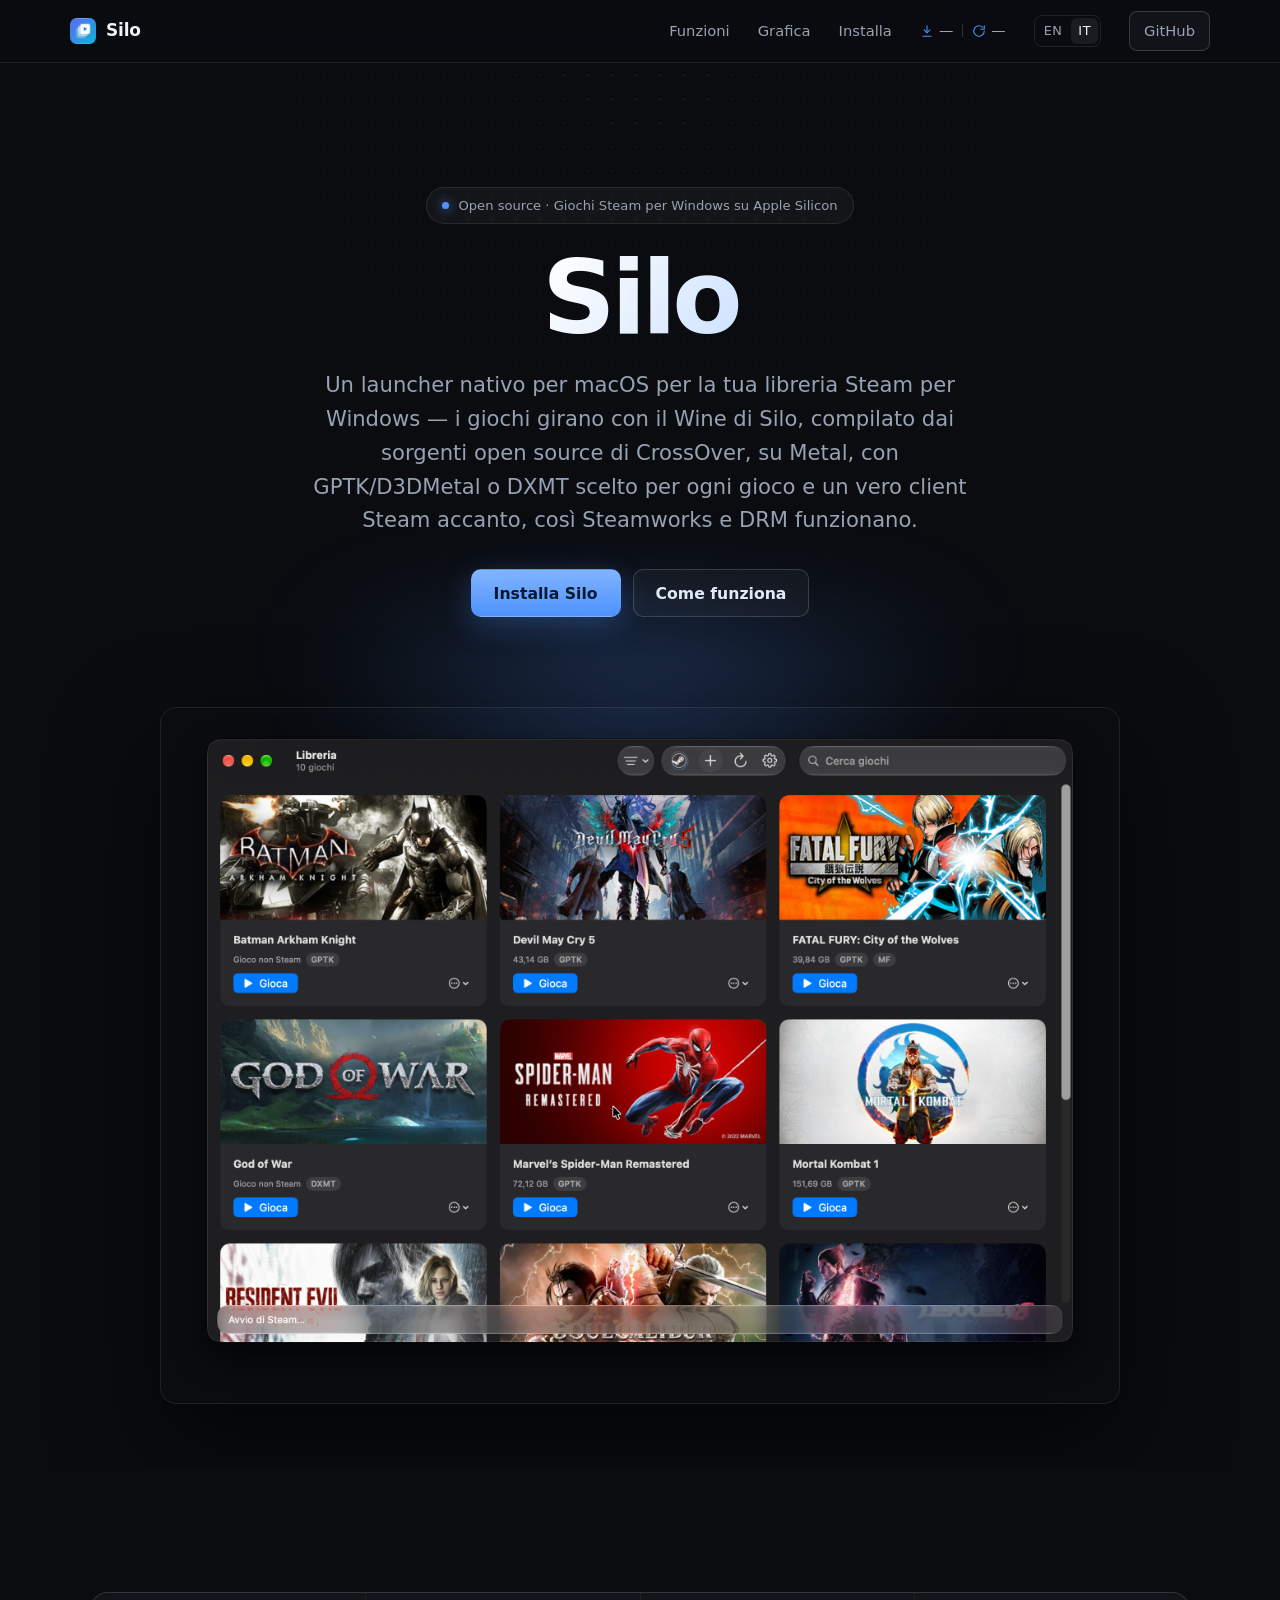
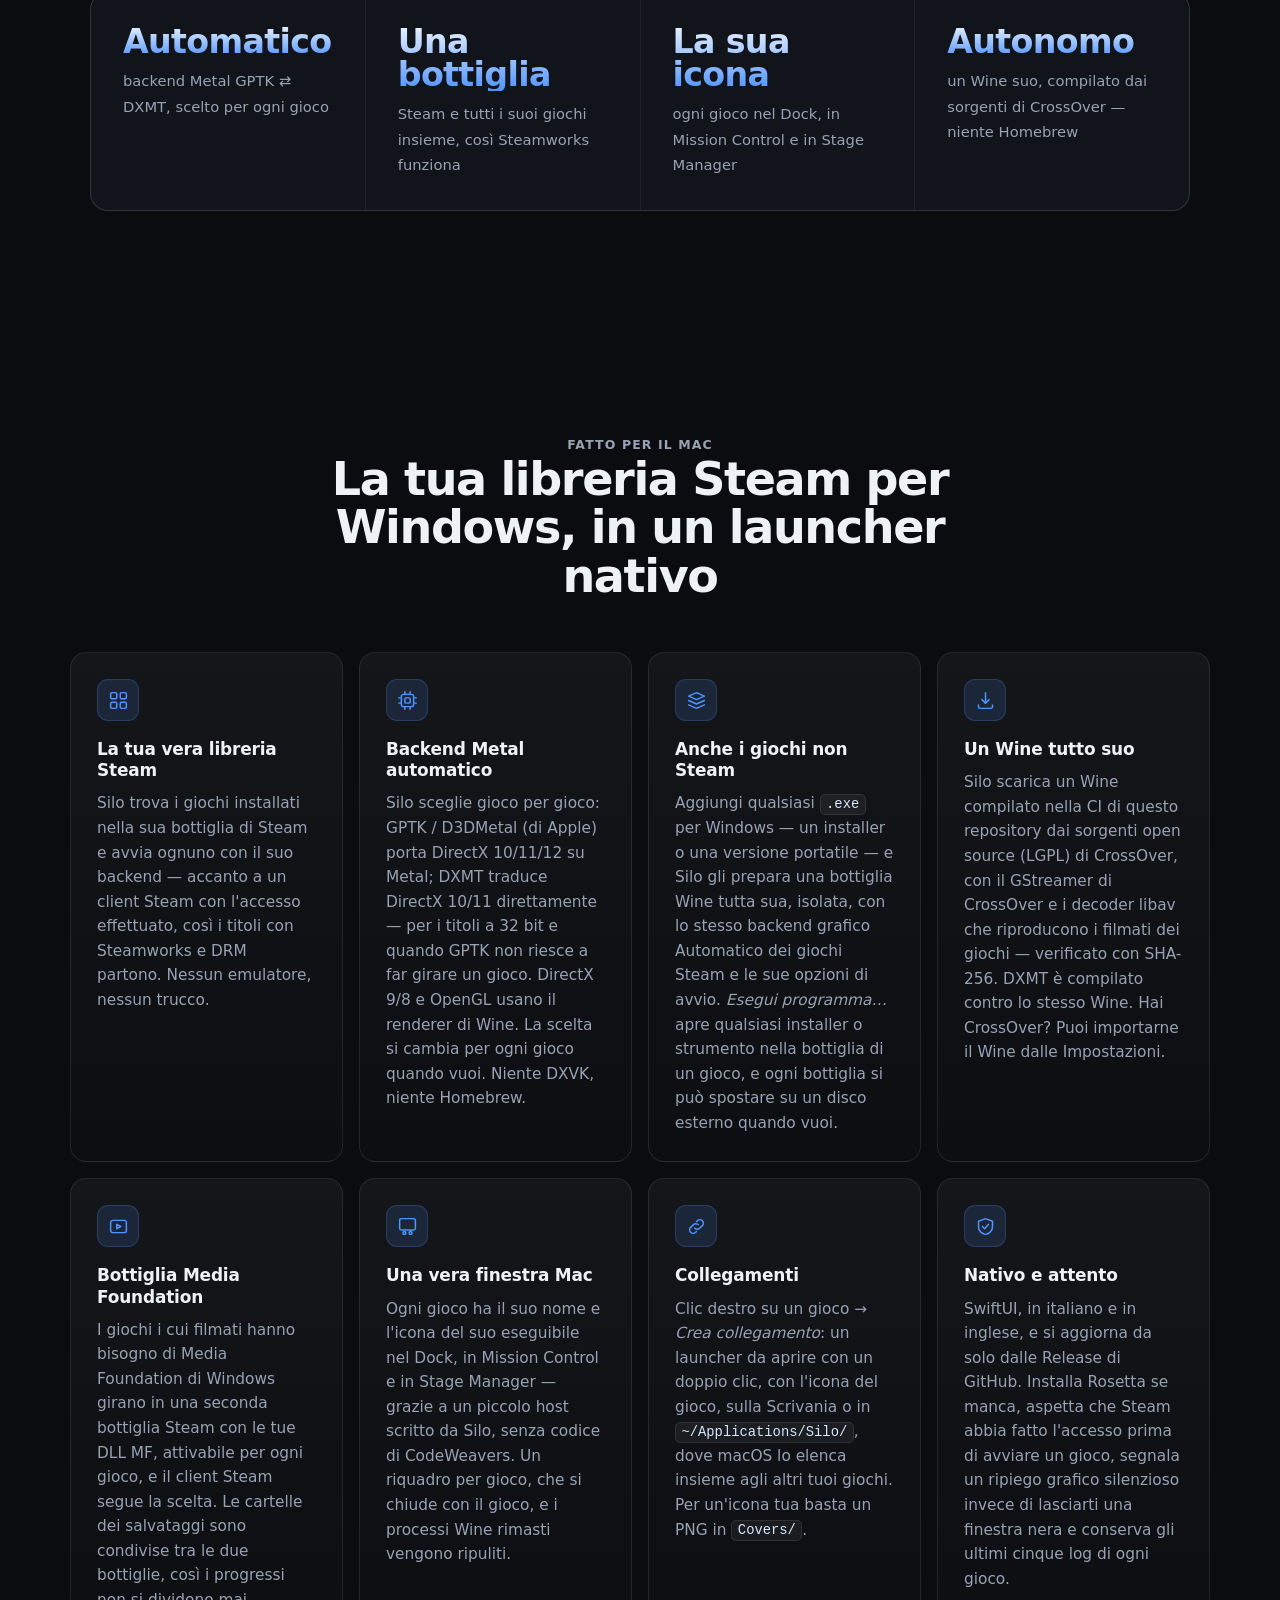
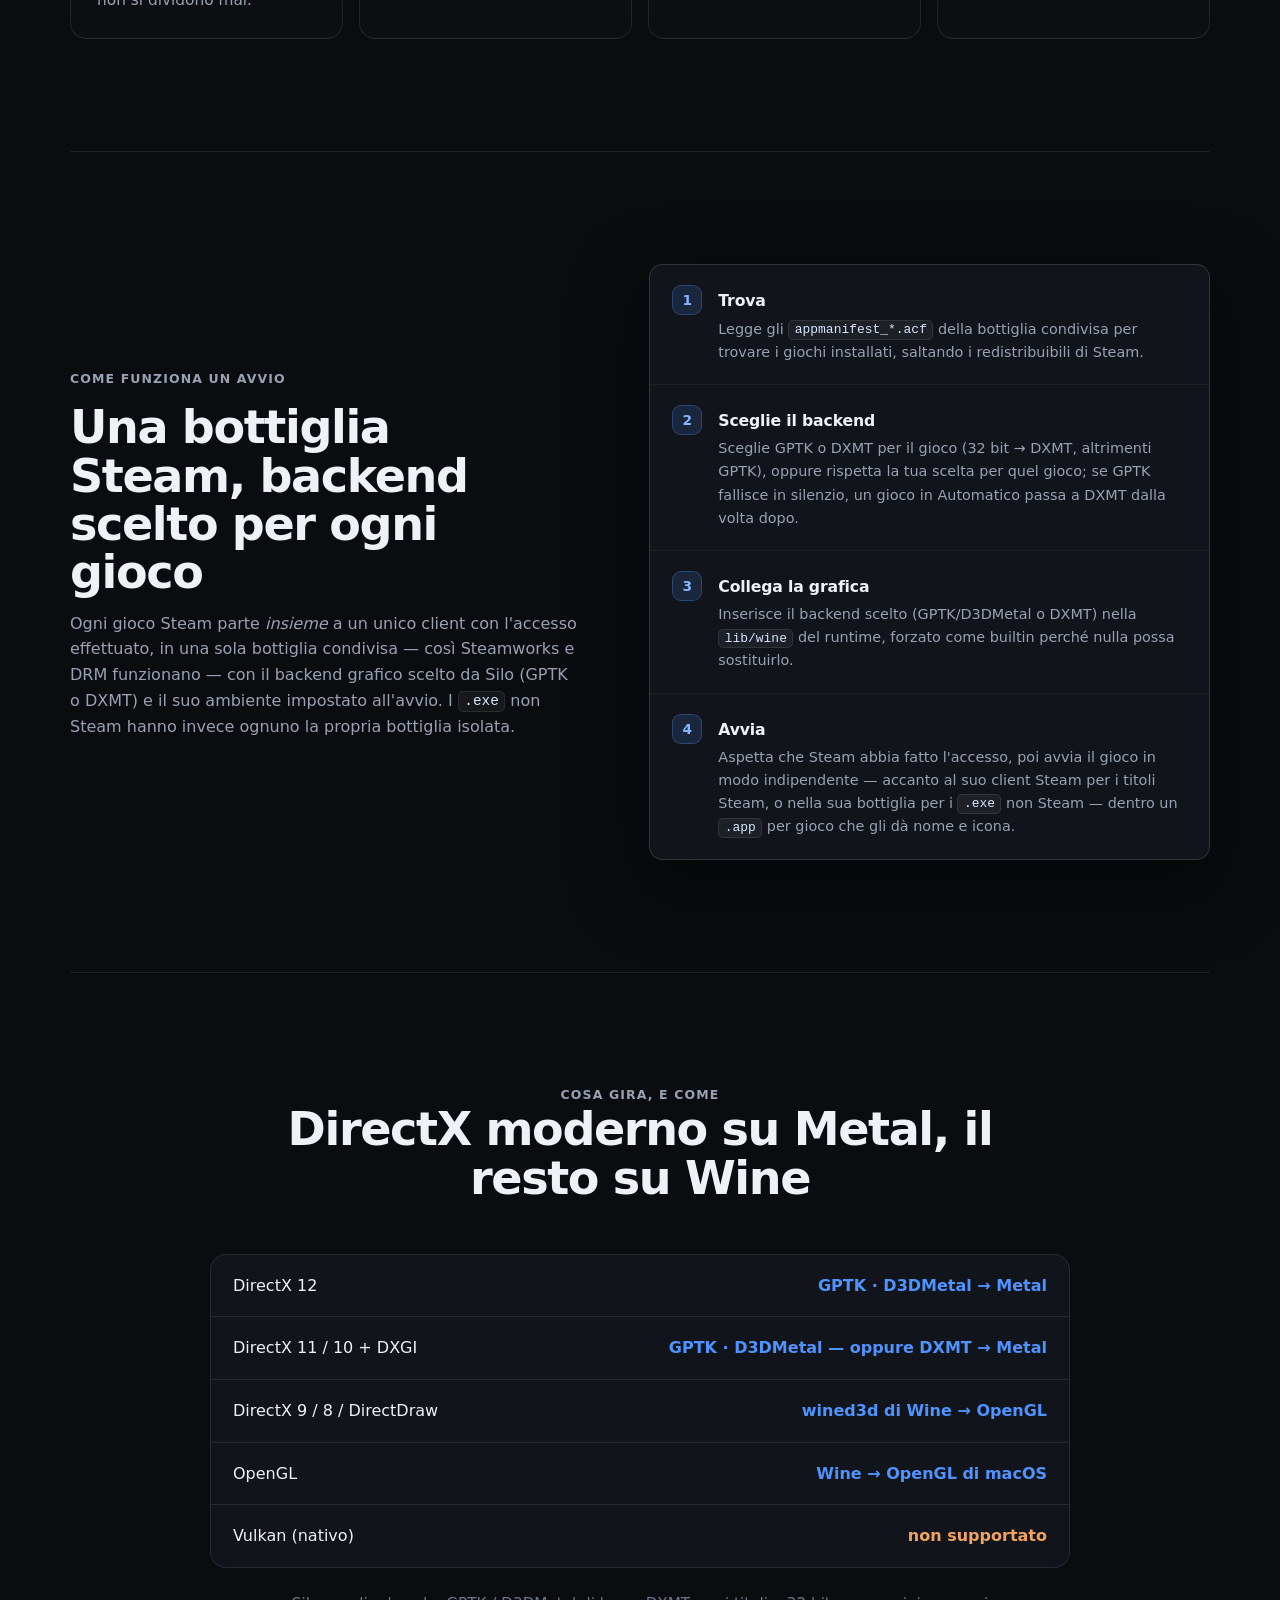
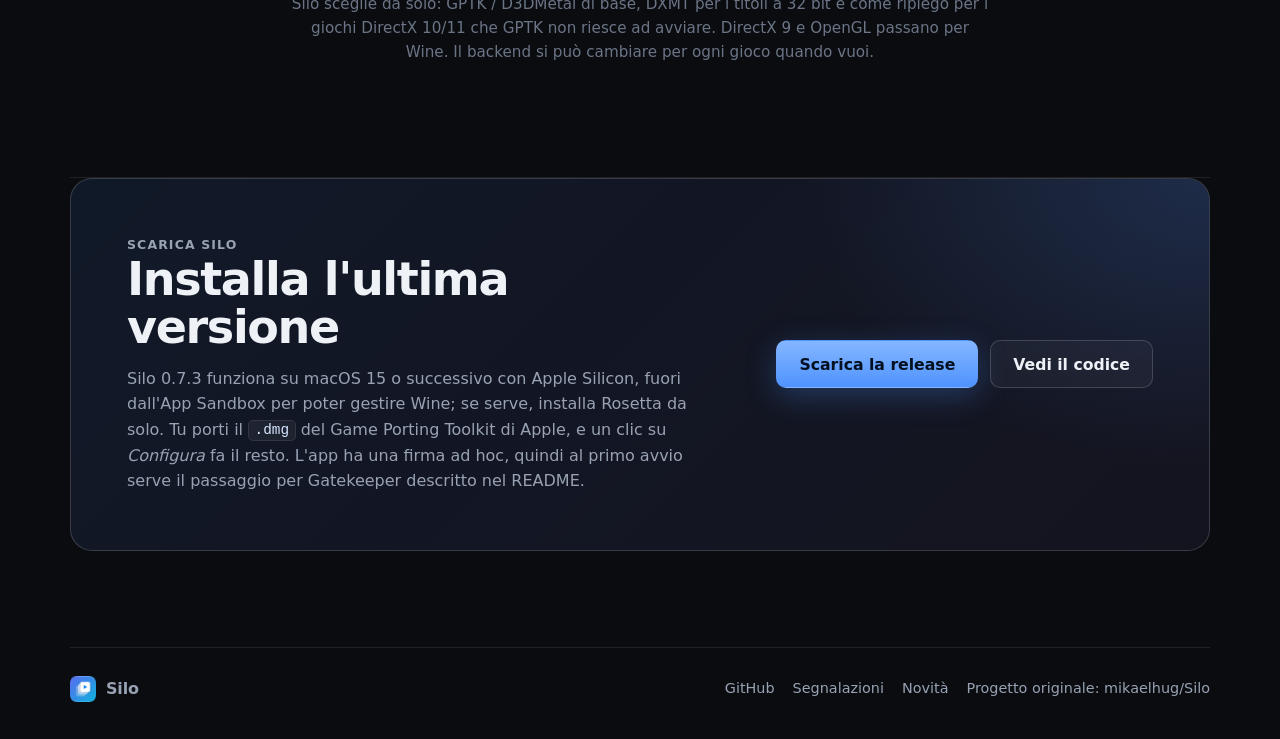
==== docs/it/index.html @ 8a3b64c2 "README e sito: immagine della libreria di nuovo visibile Il testo alternativo di dashboard.png scrit" ====
<!doctype html>
<html lang="it">
  <head>
    <meta charset="utf-8">
    <meta name="viewport" content="width=device-width, initial-scale=1">
    <title>Silo - Giochi Steam per Windows su Apple Silicon</title>
    <meta
      name="description"
      content="Silo è un launcher nativo e open source per macOS che apre la tua libreria Steam per Windows. Avvia i giochi con un Wine tutto suo, compilato dai sorgenti open source di CrossOver, su Metal — scegliendo da solo GPTK/D3DMetal di Apple o DXMT gioco per gioco — insieme a un vero client Steam, così Steamworks e DRM funzionano. Con i video nei giochi, l'icona di ogni gioco nel Dock e in Mission Control e bottiglie isolate per i giochi non Steam."
    >
    <meta name="theme-color" content="#0a0c10">
    <link rel="canonical" href="https://dino0005.github.io/Silo/it/">
    <link rel="alternate" hreflang="en" href="https://dino0005.github.io/Silo/">
    <link rel="alternate" hreflang="it" href="https://dino0005.github.io/Silo/it/">
    <link rel="alternate" hreflang="x-default" href="https://dino0005.github.io/Silo/">
    <meta property="og:title" content="Silo - Giochi Steam per Windows su Apple Silicon">
    <meta
      property="og:description"
      content="Un launcher nativo per macOS per i giochi Steam per Windows: Wine compilato dai sorgenti di CrossOver, backend GPTK/D3DMetal ⇄ DXMT scelto in automatico per ogni gioco, un client Steam nella stessa bottiglia così Steamworks e DRM funzionano, video nei giochi e bottiglie isolate per i giochi non Steam."
    >
    <meta property="og:type" content="website">
    <meta property="og:locale" content="it_IT">
    <meta property="og:url" content="https://dino0005.github.io/Silo/it/">
    <meta property="og:image" content="https://dino0005.github.io/Silo/images/dashboard.png">
    <meta name="twitter:card" content="summary_large_image">
    <meta name="twitter:title" content="Silo - Giochi Steam per Windows su Apple Silicon">
    <meta
      name="twitter:description"
      content="Un launcher nativo e open source per macOS per i giochi Steam per Windows — Wine su Metal con backend GPTK/D3DMetal ⇄ DXMT automatico e un vero client Steam accanto."
    >
    <meta name="twitter:image" content="https://dino0005.github.io/Silo/images/dashboard.png">
    <link rel="icon" type="image/png" href="../images/silo-icon.png">
    <link rel="apple-touch-icon" href="../images/silo-icon.png">
    <link rel="stylesheet" href="../styles.css">
    <script type="application/ld+json">
      {
        "@context": "https://schema.org",
        "@type": "SoftwareApplication",
        "name": "Silo",
        "applicationCategory": "GameApplication",
        "operatingSystem": "macOS 15+ su Apple Silicon",
        "inLanguage": "it",
        "description": "Un launcher nativo e open source per macOS per i giochi Steam per Windows, con Wine compilato dai sorgenti open source di CrossOver e un backend grafico Metal scelto per ogni gioco — il Game Porting Toolkit di Apple (D3DMetal) o DXMT — insieme a un client Steam nella stessa bottiglia, così Steamworks e DRM funzionano.",
        "softwareVersion": "0.7.3",
        "url": "https://dino0005.github.io/Silo/it/",
        "downloadUrl": "https://github.com/Dino0005/Silo/releases",
        "codeRepository": "https://github.com/Dino0005/Silo",
        "programmingLanguage": ["Swift"],
        "screenshot": "https://dino0005.github.io/Silo/images/dashboard.png"
      }
    </script>
  </head>
  <body>
    <nav class="nav" aria-label="Navigazione principale">
      <div class="nav-inner">
        <a class="brand" href="#top" aria-label="Silo, inizio pagina">
          <img class="brand-mark" src="../images/silo-icon.png" alt="" width="26" height="26">
          <span>Silo</span>
        </a>
        <div class="nav-links">
          <a href="#features">Funzioni</a>
          <a href="#graphics">Grafica</a>
          <a href="#install">Installa</a>
          <!-- Download totali + download dell'ultima release, letti da stats.json; nascosto finché non si carica. -->
          <a class="nav-stat" id="nav-stat" href="https://github.com/Dino0005/Silo/releases" aria-label="Download e ultima release" hidden>
            <span class="nav-stat-item" id="nav-stat-downloads">
              <svg class="nav-stat-icon" viewBox="0 0 24 24" fill="none" stroke="currentColor" stroke-width="1.8" stroke-linecap="round" stroke-linejoin="round" aria-hidden="true">
                <path d="M12 3v12"></path>
                <path d="M7 10l5 5 5-5"></path>
                <path d="M5 21h14"></path>
              </svg>
              <span id="nav-stat-total">—</span>
            </span>
            <span class="nav-stat-sep" aria-hidden="true"></span>
            <span class="nav-stat-item" id="nav-stat-updates">
              <svg class="nav-stat-icon" viewBox="0 0 24 24" fill="none" stroke="currentColor" stroke-width="1.8" stroke-linecap="round" stroke-linejoin="round" aria-hidden="true">
                <path d="M21 12a9 9 0 1 1-2.64-6.36"></path>
                <path d="M21 3v6h-6"></path>
              </svg>
              <span id="nav-stat-latest">—</span>
            </span>
          </a>
          <span class="nav-lang" aria-label="Lingua">
            <a href="../" lang="en" hreflang="en" data-lang="en">EN</a>
            <a href="./" lang="it" data-lang="it" aria-current="page">IT</a>
          </span>
          <a class="nav-cta" href="https://github.com/Dino0005/Silo">GitHub</a>
        </div>
      </div>
    </nav>

    <header class="hero" id="top">
      <div class="hero-inner">
        <p class="badge">Open source · Giochi Steam per Windows su Apple Silicon</p>
        <h1>Silo</h1>
        <p class="lede">
          Un launcher nativo per macOS per la tua libreria Steam per Windows — i
          giochi girano con il Wine di Silo, compilato dai sorgenti open source di
          CrossOver, su Metal, con GPTK/D3DMetal o DXMT scelto per ogni gioco e un
          vero client Steam accanto, così Steamworks e DRM funzionano.
        </p>
        <div class="actions" aria-label="Azioni principali">
          <a class="button primary" href="#install">Installa Silo</a>
          <a class="button secondary" href="#how">Come funziona</a>
        </div>
      </div>
      <div class="hero-shot">
        <img
          src="../images/dashboard.png"
          alt="La libreria di Silo nella vista Classica — dieci giochi in ordine alfabetico, Steam e non Steam insieme: Batman Arkham Knight, Devil May Cry 5, Fatal Fury: City of the Wolves, God of War, Marvel's Spider-Man Remastered e Mortal Kombat 1, ognuno con la copertina intera, lo spazio occupato o “gioco non Steam”, un'etichetta con il backend grafico (GPTK o DXMT), l'etichetta MF sui giochi della bottiglia Media Foundation e il pulsante Gioca; sotto, Resident Evil Requiem, Soulcalibur VI e Tekken 8 si intravedono attraverso la barra di stato in Liquid Glass con la scritta “Avvio di Steam…”"
          width="960"
        >
      </div>
    </header>

    <main>
      <section class="section" style="padding-top: clamp(48px, 7vw, 84px)">
        <div class="metric-band" aria-label="Silo in breve">
          <div class="metric">
            <span class="metric-value">Automatico</span>
            <span class="metric-label">backend Metal GPTK ⇄ DXMT, scelto per ogni gioco</span>
          </div>
          <div class="metric">
            <span class="metric-value">Una bottiglia</span>
            <span class="metric-label">Steam e tutti i suoi giochi insieme, così Steamworks funziona</span>
          </div>
          <div class="metric">
            <span class="metric-value">La sua icona</span>
            <span class="metric-label">ogni gioco nel Dock, in Mission Control e in Stage Manager</span>
          </div>
          <div class="metric">
            <span class="metric-value">Autonomo</span>
            <span class="metric-label">un Wine suo, compilato dai sorgenti di CrossOver — niente Homebrew</span>
          </div>
        </div>
      </section>

      <section class="section" id="features">
        <div class="section-heading">
          <p class="eyebrow">Fatto per il Mac</p>
          <h2>La tua libreria Steam per Windows, in un launcher nativo</h2>
        </div>
        <div class="feature-grid">
          <article class="feature">
            <div class="feature-icon" aria-hidden="true">
              <svg viewBox="0 0 24 24" fill="none" stroke="currentColor" stroke-width="1.7" stroke-linecap="round" stroke-linejoin="round">
                <rect x="3" y="3" width="7" height="7" rx="1.5"></rect>
                <rect x="14" y="3" width="7" height="7" rx="1.5"></rect>
                <rect x="3" y="14" width="7" height="7" rx="1.5"></rect>
                <rect x="14" y="14" width="7" height="7" rx="1.5"></rect>
              </svg>
            </div>
            <h3>La tua vera libreria Steam</h3>
            <p>
              Silo trova i giochi installati nella sua bottiglia di Steam e avvia
              ognuno con il suo backend — accanto a un client Steam con l'accesso
              effettuato, così i titoli con Steamworks e DRM partono. Nessun
              emulatore, nessun trucco.
            </p>
          </article>
          <article class="feature">
            <div class="feature-icon" aria-hidden="true">
              <svg viewBox="0 0 24 24" fill="none" stroke="currentColor" stroke-width="1.7" stroke-linecap="round" stroke-linejoin="round">
                <rect x="5" y="5" width="14" height="14" rx="2.5"></rect>
                <rect x="9" y="9" width="6" height="6" rx="1"></rect>
                <path d="M9 2v3M15 2v3M9 19v3M15 19v3M2 9h3M2 15h3M19 9h3M19 15h3"></path>
              </svg>
            </div>
            <h3>Backend Metal automatico</h3>
            <p>
              Silo sceglie gioco per gioco: GPTK / D3DMetal (di Apple) porta
              DirectX 10/11/12 su Metal; DXMT traduce DirectX 10/11 direttamente —
              per i titoli a 32 bit e quando GPTK non riesce a far girare un gioco.
              DirectX 9/8 e OpenGL usano il renderer di Wine. La scelta si cambia per
              ogni gioco quando vuoi. Niente DXVK, niente Homebrew.
            </p>
          </article>
          <article class="feature">
            <div class="feature-icon" aria-hidden="true">
              <svg viewBox="0 0 24 24" fill="none" stroke="currentColor" stroke-width="1.7" stroke-linecap="round" stroke-linejoin="round">
                <path d="M3 7l9-4 9 4-9 4-9-4z"></path>
                <path d="M3 12l9 4 9-4"></path>
                <path d="M3 17l9 4 9-4"></path>
              </svg>
            </div>
            <h3>Anche i giochi non Steam</h3>
            <p>
              Aggiungi qualsiasi <code>.exe</code> per Windows — un installer o una
              versione portatile — e Silo gli prepara una bottiglia Wine tutta sua,
              isolata, con lo stesso backend grafico Automatico dei giochi Steam e
              le sue opzioni di avvio. <em>Esegui programma…</em> apre qualsiasi
              installer o strumento nella bottiglia di un gioco, e ogni bottiglia si
              può spostare su un disco esterno quando vuoi.
            </p>
          </article>
          <article class="feature">
            <div class="feature-icon" aria-hidden="true">
              <svg viewBox="0 0 24 24" fill="none" stroke="currentColor" stroke-width="1.7" stroke-linecap="round" stroke-linejoin="round">
                <path d="M12 3v12"></path>
                <path d="M8 11l4 4 4-4"></path>
                <path d="M4 17v2a2 2 0 0 0 2 2h12a2 2 0 0 0 2-2v-2"></path>
              </svg>
            </div>
            <h3>Un Wine tutto suo</h3>
            <p>
              Silo scarica un Wine compilato nella CI di questo repository dai
              sorgenti open source (LGPL) di CrossOver, con il GStreamer di CrossOver e i
              decoder libav che riproducono i filmati dei giochi — verificato con
              SHA-256. DXMT è compilato contro lo stesso Wine. Hai CrossOver? Puoi
              importarne il Wine dalle Impostazioni.
            </p>
          </article>
          <article class="feature">
            <div class="feature-icon" aria-hidden="true">
              <svg viewBox="0 0 24 24" fill="none" stroke="currentColor" stroke-width="1.7" stroke-linecap="round" stroke-linejoin="round">
                <rect x="3" y="5" width="18" height="14" rx="2.5"></rect>
                <path d="M10 9.5v5l4.5-2.5z"></path>
              </svg>
            </div>
            <h3>Bottiglia Media Foundation</h3>
            <p>
              I giochi i cui filmati hanno bisogno di Media Foundation di Windows
              girano in una seconda bottiglia Steam con le tue DLL MF, attivabile per
              ogni gioco, e il client Steam segue la scelta. Le cartelle dei
              salvataggi sono condivise tra le due bottiglie, così i progressi non
              si dividono mai.
            </p>
          </article>
          <article class="feature">
            <div class="feature-icon" aria-hidden="true">
              <svg viewBox="0 0 24 24" fill="none" stroke="currentColor" stroke-width="1.7" stroke-linecap="round" stroke-linejoin="round">
                <rect x="3" y="3" width="18" height="13" rx="2"></rect>
                <rect x="7" y="18" width="3" height="3" rx="0.8"></rect>
                <rect x="14" y="18" width="3" height="3" rx="0.8"></rect>
              </svg>
            </div>
            <h3>Una vera finestra Mac</h3>
            <p>
              Ogni gioco ha il suo nome e l'icona del suo eseguibile nel Dock, in
              Mission Control e in Stage Manager — grazie a un piccolo host scritto
              da Silo, senza codice di CodeWeavers. Un riquadro per gioco, che si
              chiude con il gioco, e i processi Wine rimasti vengono ripuliti.
            </p>
          </article>
          <article class="feature">
            <div class="feature-icon" aria-hidden="true">
              <svg viewBox="0 0 24 24" fill="none" stroke="currentColor" stroke-width="1.7" stroke-linecap="round" stroke-linejoin="round">
                <path d="M10 14a4 4 0 0 0 5.66 0l3-3a4 4 0 0 0-5.66-5.66l-1 1"></path>
                <path d="M14 10a4 4 0 0 0-5.66 0l-3 3a4 4 0 0 0 5.66 5.66l1-1"></path>
              </svg>
            </div>
            <h3>Collegamenti</h3>
            <p>
              Clic destro su un gioco → <em>Crea collegamento</em>: un launcher da
              aprire con un doppio clic, con l'icona del gioco, sulla Scrivania o in
              <code>~/Applications/Silo/</code>, dove macOS lo elenca insieme agli
              altri tuoi giochi. Per un'icona tua basta un PNG in <code>Covers/</code>.
            </p>
          </article>
          <article class="feature">
            <div class="feature-icon" aria-hidden="true">
              <svg viewBox="0 0 24 24" fill="none" stroke="currentColor" stroke-width="1.7" stroke-linecap="round" stroke-linejoin="round">
                <path d="M12 3l8 3v6c0 4.5-3.4 8.2-8 9-4.6-.8-8-4.5-8-9V6z"></path>
                <path d="M8.5 12l2.5 2.5 4.5-5"></path>
              </svg>
            </div>
            <h3>Nativo e attento</h3>
            <p>
              SwiftUI, in italiano e in inglese, e si aggiorna da solo dalle Release
              di GitHub. Installa Rosetta se manca, aspetta che Steam abbia fatto
              l'accesso prima di avviare un gioco, segnala un ripiego grafico
              silenzioso invece di lasciarti una finestra nera e conserva gli ultimi
              cinque log di ogni gioco.
            </p>
          </article>
        </div>
      </section>

      <section class="split" id="how">
        <div>
          <p class="eyebrow">Come funziona un avvio</p>
          <h2>Una bottiglia Steam, backend scelto per ogni gioco</h2>
          <p>
            Ogni gioco Steam parte <em>insieme</em> a un unico client con l'accesso
            effettuato, in una sola bottiglia condivisa — così Steamworks e DRM
            funzionano — con il backend grafico scelto da Silo (GPTK o DXMT) e il
            suo ambiente impostato all'avvio. I <code>.exe</code> non Steam hanno
            invece ognuno la propria bottiglia isolata.
          </p>
        </div>
        <div class="flow" aria-label="Le fasi di un avvio">
          <div class="flow-step">
            <span class="n" aria-hidden="true">1</span>
            <div>
              <h4>Trova</h4>
              <p>Legge gli <code>appmanifest_*.acf</code> della bottiglia condivisa per trovare i giochi installati, saltando i redistribuibili di Steam.</p>
            </div>
          </div>
          <div class="flow-step">
            <span class="n" aria-hidden="true">2</span>
            <div>
              <h4>Sceglie il backend</h4>
              <p>Sceglie GPTK o DXMT per il gioco (32 bit → DXMT, altrimenti GPTK), oppure rispetta la tua scelta per quel gioco; se GPTK fallisce in silenzio, un gioco in Automatico passa a DXMT dalla volta dopo.</p>
            </div>
          </div>
          <div class="flow-step">
            <span class="n" aria-hidden="true">3</span>
            <div>
              <h4>Collega la grafica</h4>
              <p>Inserisce il backend scelto (GPTK/D3DMetal o DXMT) nella <code>lib/wine</code> del runtime, forzato come builtin perché nulla possa sostituirlo.</p>
            </div>
          </div>
          <div class="flow-step">
            <span class="n" aria-hidden="true">4</span>
            <div>
              <h4>Avvia</h4>
              <p>Aspetta che Steam abbia fatto l'accesso, poi avvia il gioco in modo indipendente — accanto al suo client Steam per i titoli Steam, o nella sua bottiglia per i <code>.exe</code> non Steam — dentro un <code>.app</code> per gioco che gli dà nome e icona.</p>
            </div>
          </div>
        </div>
      </section>

      <section class="section" id="graphics">
        <div class="section-heading">
          <p class="eyebrow">Cosa gira, e come</p>
          <h2>DirectX moderno su Metal, il resto su Wine</h2>
        </div>
        <div class="comparison">
          <div class="comparison-row">
            <span>DirectX 12</span>
            <strong>GPTK · D3DMetal → Metal</strong>
          </div>
          <div class="comparison-row">
            <span>DirectX 11 / 10 + DXGI</span>
            <strong>GPTK · D3DMetal — oppure DXMT → Metal</strong>
          </div>
          <div class="comparison-row">
            <span>DirectX 9 / 8 / DirectDraw</span>
            <strong>wined3d di Wine → OpenGL</strong>
          </div>
          <div class="comparison-row">
            <span>OpenGL</span>
            <strong>Wine → OpenGL di macOS</strong>
          </div>
          <div class="comparison-row trail">
            <span>Vulkan (nativo)</span>
            <strong>non supportato</strong>
          </div>
        </div>
        <p class="note">
          Silo sceglie da solo: GPTK / D3DMetal di base, DXMT per i titoli a 32 bit
          e come ripiego per i giochi DirectX 10/11 che GPTK non riesce ad avviare.
          DirectX 9 e OpenGL passano per Wine. Il backend si può cambiare per ogni
          gioco quando vuoi.
        </p>
      </section>

      <section class="install" id="install">
        <div>
          <p class="eyebrow">Scarica Silo</p>
          <h2>Installa l'ultima versione</h2>
          <p>
            Silo 0.7.3 funziona su macOS 15 o successivo con Apple Silicon, fuori
            dall'App Sandbox per poter gestire Wine; se serve, installa Rosetta da
            solo. Tu porti il <code>.dmg</code> del Game Porting Toolkit di Apple, e
            un clic su <em>Configura</em> fa il resto. L'app ha una firma ad hoc,
            quindi al primo avvio serve il passaggio per Gatekeeper descritto nel
            README.
          </p>
        </div>
        <div class="install-actions">
          <a class="button primary" href="https://github.com/Dino0005/Silo/releases">Scarica la release</a>
          <a class="button secondary" href="https://github.com/Dino0005/Silo">Vedi il codice</a>
        </div>
      </section>
    </main>

    <footer class="footer">
      <a class="brand" href="#top" aria-label="Silo, inizio pagina">
        <img class="brand-mark" src="../images/silo-icon.png" alt="" width="26" height="26">
        <span>Silo</span>
      </a>
      <a href="https://github.com/Dino0005/Silo">GitHub</a>
      <a href="https://github.com/Dino0005/Silo/issues">Segnalazioni</a>
      <a href="https://github.com/Dino0005/Silo/blob/main/CHANGELOG.md">Novità</a>
      <a href="https://github.com/mikaelhug/Silo">Progetto originale: mikaelhug/Silo</a>
    </footer>

    <!--
      Contatore dei download: stats.json (alla radice del sito, quindi ../) è generato al
      deploy da Scripts/gen-stats.sh — nessun tracciamento lato client. Resta nascosto se
      il file non si carica o non c'è una release pubblicata.
    -->
    <script>
      (function () {
        fetch("../stats.json", { cache: "no-cache" })
          .then(function (r) { return r.ok ? r.json() : null; })
          .then(function (s) {
            if (!s || !s.latest) return;
            var fmt = function (n) { return (n || 0).toLocaleString("it-IT"); };
            document.getElementById("nav-stat-total").textContent = fmt(s.total_downloads);
            document.getElementById("nav-stat-latest").textContent = fmt(s.latest.downloads);
            document.getElementById("nav-stat-downloads").title =
              fmt(s.total_downloads) + " download in totale, su tutte le release";
            document.getElementById("nav-stat-updates").title =
              fmt(s.latest.downloads) + " sull'ultima release (v" + s.latest.version + ")";
            document.getElementById("nav-stat").hidden = false;
          })
          .catch(function () { /* il contatore resta nascosto */ });
      })();

      // Il selettore EN · IT ricorda la scelta, così il reindirizzamento per lingua non la scavalca più.
      document.querySelectorAll("[data-lang]").forEach(function (a) {
        a.addEventListener("click", function () {
          try { localStorage.setItem("silo-lang", a.dataset.lang); } catch (e) { /* non ricordata: la navigazione avviene comunque */ }
        });
      });
    </script>
  </body>
</html>
---- docs/styles.css ----
/* Silo — dark, modern marketing site (shares Velox's design language) */

:root {
  color-scheme: dark;

  --bg: #0a0c10;
  --bg-elev: #11141b;
  --surface: rgba(255, 255, 255, 0.035);
  --surface-2: rgba(255, 255, 255, 0.07);

  --border: rgba(255, 255, 255, 0.09);
  --border-strong: rgba(255, 255, 255, 0.16);

  --text: #eef1f6;
  --muted: #98a2b3;
  --faint: #6b7585;

  --accent: #4f93ff;
  --accent-bright: #84b6ff;
  --accent-ink: #04101f;
  --accent-soft: rgba(79, 147, 255, 0.14);
  --violet: #9d7cf0;
  --amber: #f0a35e;

  --shadow: 0 24px 70px rgba(0, 0, 0, 0.5);
  --w: 1140px;
  --nav-h: 62px;
}

* {
  box-sizing: border-box;
}

html {
  scroll-behavior: smooth;
  scroll-padding-top: calc(var(--nav-h) + 16px);
  -webkit-text-size-adjust: 100%;
}

body {
  margin: 0;
  color: var(--text);
  background:
    radial-gradient(900px 520px at 12% -8%, rgba(79, 147, 255, 0.13), transparent 60%),
    radial-gradient(820px 480px at 92% -4%, rgba(157, 124, 240, 0.12), transparent 58%),
    var(--bg);
  background-repeat: no-repeat;
  font-family:
    Inter, ui-sans-serif, system-ui, -apple-system, BlinkMacSystemFont,
    "Segoe UI", sans-serif;
  font-feature-settings: "cv02", "cv03", "cv04", "ss01";
  line-height: 1.6;
  -webkit-font-smoothing: antialiased;
}

::selection {
  background: rgba(79, 147, 255, 0.3);
  color: #fff;
}

a {
  color: var(--accent);
  text-decoration: none;
}

p a {
  text-decoration: underline;
  text-decoration-color: rgba(79, 147, 255, 0.4);
  text-underline-offset: 0.18em;
}

p a:hover {
  text-decoration-color: var(--accent);
}

code {
  border: 1px solid var(--border);
  border-radius: 5px;
  background: rgba(255, 255, 255, 0.05);
  padding: 0.08rem 0.34rem;
  font-family: ui-monospace, SFMono-Regular, "SF Mono", Menlo, monospace;
  font-size: 0.9em;
  color: #d6e6ff;
}

h1,
h2,
h3,
p {
  margin-top: 0;
}

h2 {
  margin-bottom: 14px;
  font-size: clamp(1.9rem, 3.6vw, 3rem);
  line-height: 1.05;
  letter-spacing: -0.03em;
}

h3 {
  margin-bottom: 10px;
  font-size: 1.06rem;
  line-height: 1.25;
  letter-spacing: -0.01em;
}

.eyebrow {
  margin: 0 0 14px;
  color: var(--accent);
  font-size: 0.78rem;
  font-weight: 700;
  letter-spacing: 0.09em;
  text-transform: uppercase;
}

/* ---------- nav ---------- */

.nav {
  position: sticky;
  top: 0;
  z-index: 100;
  background: rgba(10, 12, 16, 0.72);
  backdrop-filter: blur(16px) saturate(150%);
  -webkit-backdrop-filter: blur(16px) saturate(150%);
  border-bottom: 1px solid var(--border);
}

.nav-inner {
  display: flex;
  width: min(var(--w), calc(100% - 40px));
  height: var(--nav-h);
  margin: 0 auto;
  align-items: center;
  justify-content: space-between;
}

.brand {
  display: flex;
  align-items: center;
  gap: 10px;
  color: var(--text);
  font-size: 1.06rem;
  font-weight: 700;
  letter-spacing: -0.01em;
}

.brand-mark {
  width: 26px;
  height: 26px;
}

.nav-links {
  display: flex;
  align-items: center;
  gap: clamp(14px, 2.5vw, 28px);
  font-size: 0.92rem;
}

.nav-links a {
  color: var(--muted);
  transition: color 0.15s ease;
}

.nav-links a:hover {
  color: var(--text);
}

.nav-cta {
  padding: 7px 14px;
  border: 1px solid var(--border-strong);
  border-radius: 8px;
  background: var(--surface);
  color: var(--text);
}

.nav-cta:hover {
  background: var(--surface-2);
}

.nav-lang {
  display: inline-flex;
  gap: 2px;
  padding: 2px;
  border: 1px solid var(--border);
  border-radius: 8px;
  font-size: 0.8rem;
  letter-spacing: 0.04em;
}

.nav-lang a {
  padding: 3px 7px;
  border-radius: 6px;
}

.nav-lang a[aria-current="page"] {
  background: var(--surface-2);
  color: var(--text);
}

.nav-stat {
  display: inline-flex;
  align-items: center;
  gap: 9px;
  color: var(--muted);
  font-size: 0.9rem;
  font-variant-numeric: tabular-nums;
  transition: color 0.15s ease;
}

.nav-stat:hover {
  color: var(--text);
}

.nav-stat-item {
  display: inline-flex;
  align-items: center;
  gap: 5px;
}

.nav-stat-sep {
  width: 1px;
  height: 13px;
  background: var(--border-strong);
}

.nav-stat-icon {
  width: 14px;
  height: 14px;
  color: var(--accent);
}

/* ---------- hero ---------- */

.hero {
  position: relative;
  overflow: hidden;
  padding: clamp(64px, 10vw, 124px) 0 clamp(36px, 6vw, 64px);
  text-align: center;
}

.hero::before {
  position: absolute;
  inset: 0;
  background-image: radial-gradient(rgba(255, 255, 255, 0.05) 1px, transparent 1px);
  background-size: 24px 24px;
  -webkit-mask-image: radial-gradient(70% 60% at 50% 0%, #000, transparent 78%);
  mask-image: radial-gradient(70% 60% at 50% 0%, #000, transparent 78%);
  content: "";
  pointer-events: none;
}

.hero-inner {
  position: relative;
  z-index: 1;
  width: min(960px, calc(100% - 40px));
  margin: 0 auto;
}

.badge {
  display: inline-flex;
  align-items: center;
  gap: 9px;
  margin: 0 auto 26px;
  padding: 7px 15px;
  border: 1px solid var(--border);
  border-radius: 999px;
  background: rgba(255, 255, 255, 0.04);
  color: var(--muted);
  font-size: 0.82rem;
}

.badge::before {
  width: 7px;
  height: 7px;
  border-radius: 50%;
  background: var(--accent);
  box-shadow: 0 0 12px var(--accent);
  content: "";
}

.hero h1 {
  margin: 0 0 22px;
  font-size: clamp(3.4rem, 9vw, 6.4rem);
  line-height: 0.94;
  letter-spacing: -0.045em;
  background: linear-gradient(125deg, #ffffff 38%, var(--accent-bright));
  -webkit-background-clip: text;
  background-clip: text;
  color: transparent;
}

.lede {
  max-width: 680px;
  margin: 0 auto 32px;
  color: var(--muted);
  font-size: clamp(1.05rem, 2vw, 1.32rem);
}

.actions,
.install-actions {
  display: flex;
  flex-wrap: wrap;
  gap: 12px;
}

.hero .actions {
  justify-content: center;
}

.hero-shot {
  position: relative;
  z-index: 1;
  width: min(960px, calc(100% - 24px));
  margin: clamp(52px, 7vw, 92px) auto 0;
}

.hero-shot::before {
  position: absolute;
  inset: -14% 8% auto;
  height: 72%;
  background: radial-gradient(60% 100% at 50% 0%, rgba(79, 147, 255, 0.28), transparent 70%);
  filter: blur(46px);
  content: "";
  z-index: -1;
}

.hero-shot img {
  display: block;
  width: 100%;
  height: auto;
  border: 1px solid var(--border);
  border-radius: 16px;
  box-shadow: 0 40px 100px rgba(0, 0, 0, 0.62);
}

/* ---------- buttons ---------- */

.button {
  display: inline-flex;
  min-height: 48px;
  align-items: center;
  justify-content: center;
  gap: 8px;
  border: 1px solid transparent;
  border-radius: 10px;
  padding: 0 22px;
  font-weight: 600;
  font-size: 0.98rem;
  transition:
    transform 0.15s ease,
    background-color 0.15s ease,
    border-color 0.15s ease,
    box-shadow 0.15s ease;
}

.button:hover {
  transform: translateY(-2px);
}

.button.primary {
  background: linear-gradient(180deg, var(--accent-bright), var(--accent));
  color: var(--accent-ink);
  box-shadow: 0 8px 30px rgba(79, 147, 255, 0.28);
}

.button.primary:hover {
  box-shadow: 0 14px 42px rgba(79, 147, 255, 0.4);
}

.button.secondary {
  border-color: var(--border-strong);
  background: var(--surface);
  color: var(--text);
}

.button.secondary:hover {
  border-color: rgba(255, 255, 255, 0.26);
  background: var(--surface-2);
}

/* ---------- capability band ---------- */

.metric-band {
  display: grid;
  width: min(var(--w), calc(100% - 40px));
  margin: clamp(8px, 4vw, 40px) auto 0;
  grid-template-columns: repeat(4, minmax(0, 1fr));
  gap: 1px;
  border: 1px solid var(--border);
  border-radius: 18px;
  background: var(--border);
  overflow: hidden;
}

.metric {
  background: var(--bg-elev);
  padding: clamp(22px, 3vw, 32px);
}

.metric-value {
  display: block;
  margin-bottom: 10px;
  font-size: clamp(1.5rem, 2.6vw, 2.1rem);
  font-weight: 700;
  line-height: 1;
  letter-spacing: -0.02em;
  background: linear-gradient(180deg, #eaf2ff, var(--accent));
  -webkit-background-clip: text;
  background-clip: text;
  color: transparent;
}

.metric-label {
  color: var(--muted);
  font-size: 0.92rem;
}

/* ---------- sections ---------- */

.section {
  width: min(var(--w), calc(100% - 40px));
  margin: 0 auto;
  padding: clamp(64px, 9vw, 112px) 0;
}

.section-heading {
  max-width: 760px;
  margin: 0 auto clamp(34px, 5vw, 52px);
  text-align: center;
}

.section-heading p {
  margin: 0;
  color: var(--muted);
}

/* ---------- feature grid ---------- */

.feature-grid {
  display: grid;
  grid-template-columns: repeat(4, minmax(0, 1fr));
  gap: 16px;
}

.feature {
  border: 1px solid var(--border);
  border-radius: 16px;
  background: linear-gradient(180deg, rgba(255, 255, 255, 0.045), rgba(255, 255, 255, 0.012));
  padding: 26px;
  transition:
    transform 0.18s ease,
    border-color 0.18s ease,
    box-shadow 0.18s ease;
}

.feature:hover {
  transform: translateY(-4px);
  border-color: var(--border-strong);
  box-shadow: 0 18px 50px rgba(0, 0, 0, 0.45);
}

.feature-icon {
  display: grid;
  width: 42px;
  height: 42px;
  margin-bottom: 18px;
  place-items: center;
  border: 1px solid rgba(79, 147, 255, 0.22);
  border-radius: 11px;
  background: var(--accent-soft);
  color: var(--accent);
}

.feature-icon svg {
  width: 21px;
  height: 21px;
}

.feature p {
  margin: 0;
  color: var(--muted);
  font-size: 0.96rem;
}

/* ---------- split + flow card ---------- */

.split {
  display: grid;
  width: min(var(--w), calc(100% - 40px));
  margin: 0 auto;
  grid-template-columns: minmax(0, 0.95fr) minmax(320px, 1.05fr);
  gap: clamp(32px, 6vw, 72px);
  align-items: center;
  padding: clamp(64px, 9vw, 112px) 0;
  border-top: 1px solid var(--border);
}

.split p {
  color: var(--muted);
}

.flow {
  display: grid;
  gap: 1px;
  overflow: hidden;
  border: 1px solid var(--border);
  border-radius: 14px;
  background: var(--border);
  box-shadow: var(--shadow);
}

.flow-step {
  display: flex;
  align-items: flex-start;
  gap: 16px;
  padding: 20px 22px;
  background: var(--bg-elev);
}

.flow-step .n {
  display: grid;
  flex: none;
  width: 30px;
  height: 30px;
  place-items: center;
  border: 1px solid rgba(79, 147, 255, 0.3);
  border-radius: 9px;
  background: var(--accent-soft);
  color: var(--accent-bright);
  font-size: 0.86rem;
  font-weight: 700;
  font-variant-numeric: tabular-nums;
}

.flow-step h4 {
  margin: 3px 0 4px;
  font-size: 0.98rem;
  letter-spacing: -0.01em;
}

.flow-step p {
  margin: 0;
  color: var(--muted);
  font-size: 0.9rem;
}

/* ---------- comparison (graphics support) ---------- */

#graphics {
  border-top: 1px solid var(--border);
  border-bottom: 1px solid var(--border);
}

.comparison {
  width: min(860px, 100%);
  margin: 0 auto;
  overflow: hidden;
  border: 1px solid var(--border);
  border-radius: 16px;
  background: var(--bg-elev);
}

.comparison-row {
  display: flex;
  align-items: center;
  justify-content: space-between;
  gap: 20px;
  padding: 18px 22px;
  border-bottom: 1px solid var(--border);
}

.comparison-row:last-child {
  border-bottom: 0;
}

.comparison-row span {
  color: var(--text);
}

.comparison-row strong {
  color: var(--accent);
  font-weight: 600;
  text-align: right;
}

.comparison-row.trail strong {
  color: var(--amber);
}

.note {
  margin: 24px auto 0;
  max-width: 700px;
  color: var(--faint);
  text-align: center;
  font-size: 0.95rem;
}

/* ---------- install CTA ---------- */

.install {
  position: relative;
  display: flex;
  width: min(var(--w), calc(100% - 40px));
  margin: 0 auto clamp(60px, 8vw, 96px);
  align-items: center;
  justify-content: space-between;
  gap: 36px;
  overflow: hidden;
  padding: clamp(32px, 5vw, 56px);
  border: 1px solid var(--border-strong);
  border-radius: 22px;
  background: linear-gradient(135deg, rgba(79, 147, 255, 0.1), rgba(157, 124, 240, 0.07));
}

.install::before {
  position: absolute;
  inset: 0;
  background: radial-gradient(60% 130% at 100% 0%, rgba(79, 147, 255, 0.18), transparent 60%);
  content: "";
  pointer-events: none;
}

.install > * {
  position: relative;
  z-index: 1;
}

.install > div:first-child {
  max-width: 580px;
}

.install p {
  margin: 0;
  color: var(--muted);
}

/* ---------- footer ---------- */

.footer {
  display: flex;
  width: min(var(--w), calc(100% - 40px));
  margin: 0 auto;
  align-items: center;
  gap: 18px;
  padding: 28px 0 40px;
  border-top: 1px solid var(--border);
  color: var(--faint);
  font-size: 0.9rem;
}

.footer a {
  color: var(--muted);
}

.footer a:hover {
  color: var(--text);
}

.footer .brand {
  margin-right: auto;
  font-size: 1rem;
}

/* ---------- responsive ---------- */

@media (max-width: 920px) {
  .metric-band,
  .feature-grid {
    grid-template-columns: repeat(2, minmax(0, 1fr));
  }

  .split {
    grid-template-columns: 1fr;
  }

  .install {
    flex-direction: column;
    align-items: flex-start;
  }
}

@media (max-width: 600px) {
  .nav-links {
    gap: 16px;
    font-size: 0.86rem;
  }

  .nav-links > a:not(.nav-cta):not(.nav-stat) {
    display: none;
  }

  .metric-band,
  .feature-grid {
    grid-template-columns: 1fr;
  }

  .footer {
    flex-direction: column;
    align-items: flex-start;
  }

  .footer .brand {
    margin-right: 0;
  }
}

@media (prefers-reduced-motion: reduce) {
  html {
    scroll-behavior: auto;
  }

  *,
  *::before,
  *::after {
    transition-duration: 0.01ms !important;
  }

  .button:hover,
  .feature:hover {
    transform: none;
  }
}
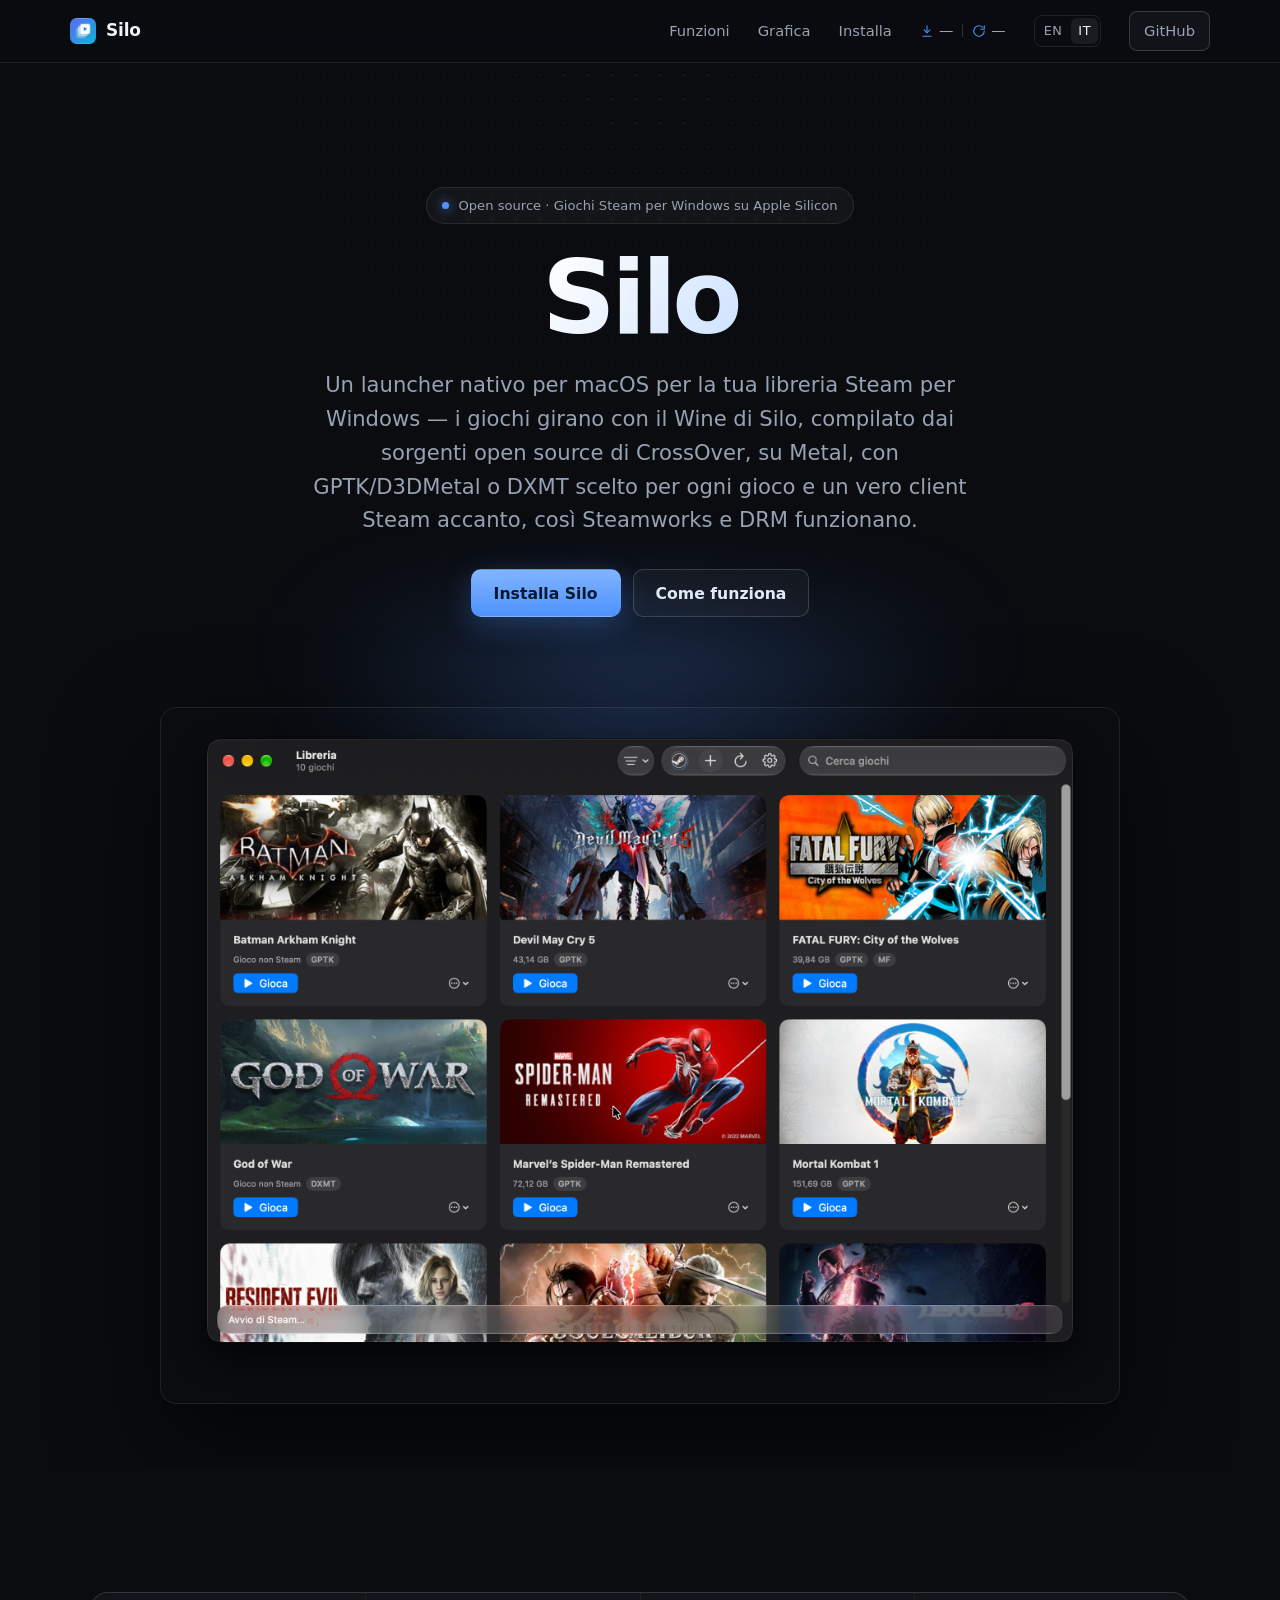
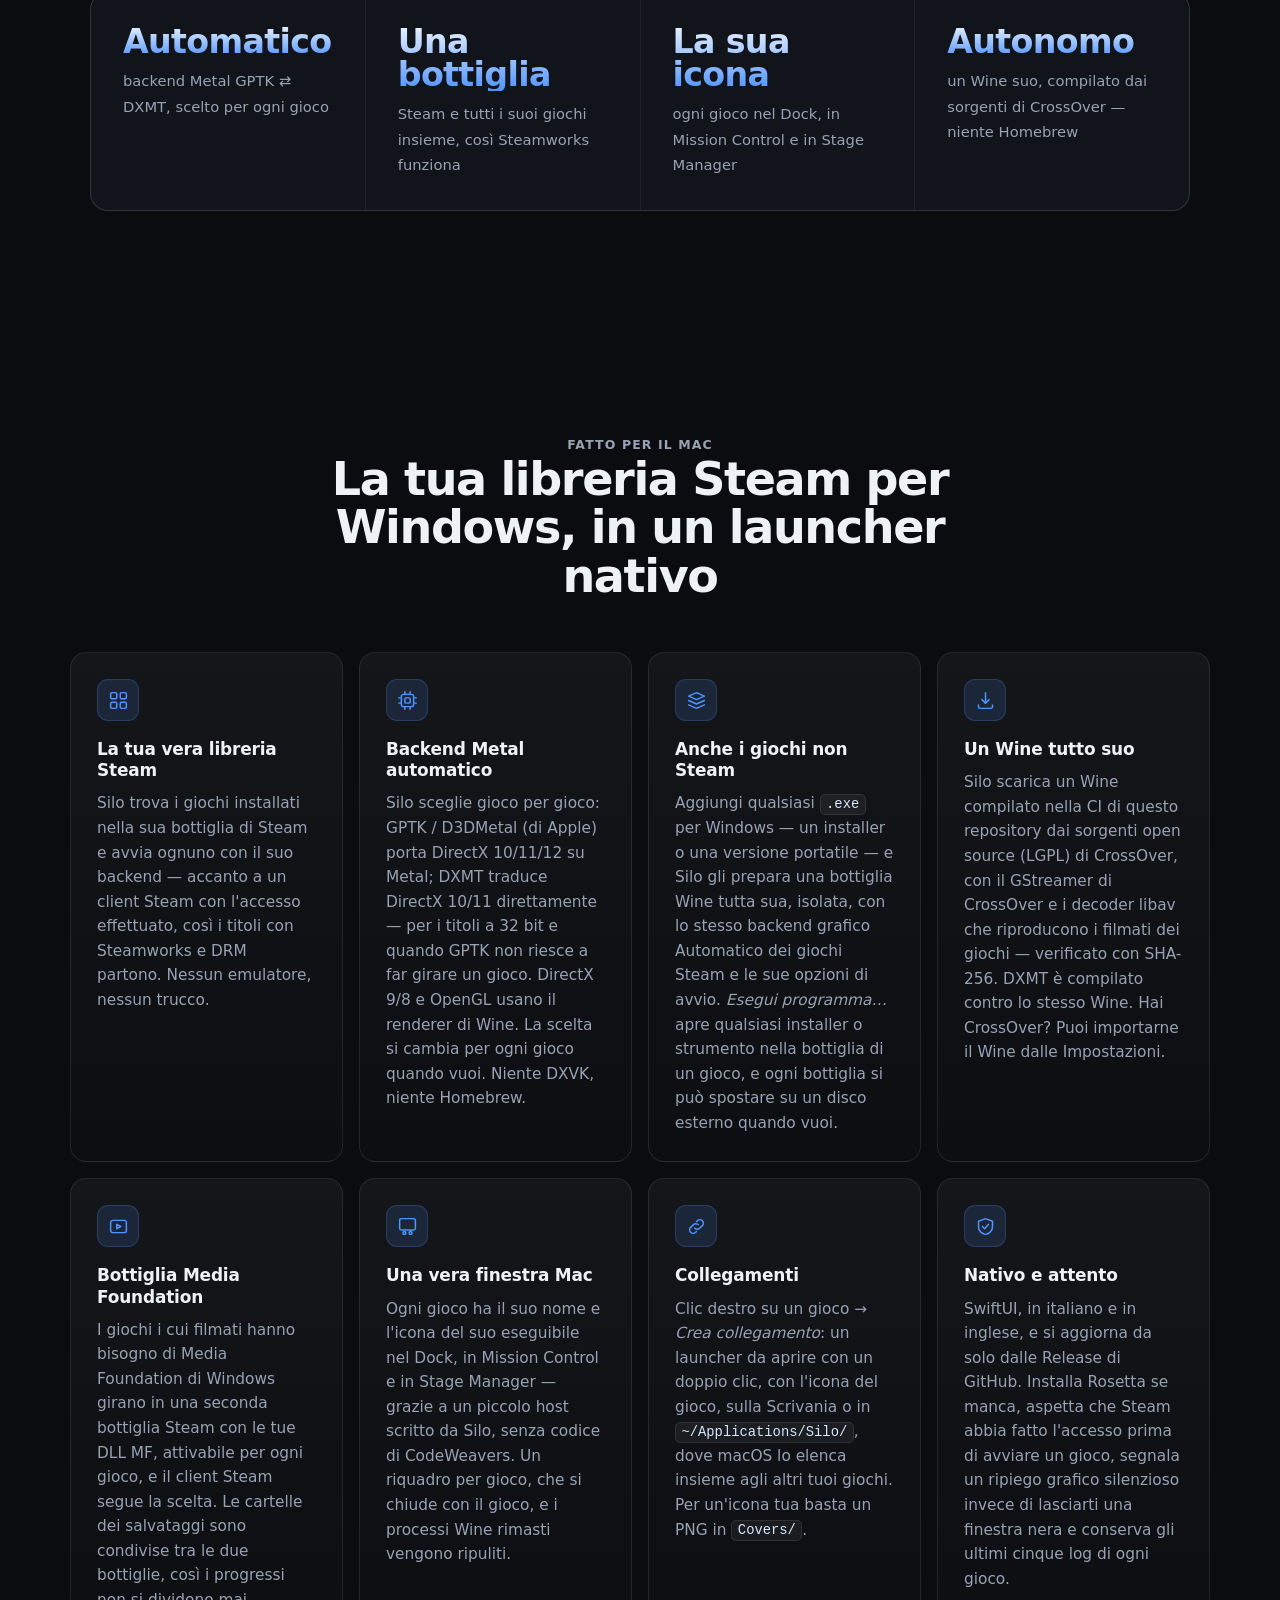
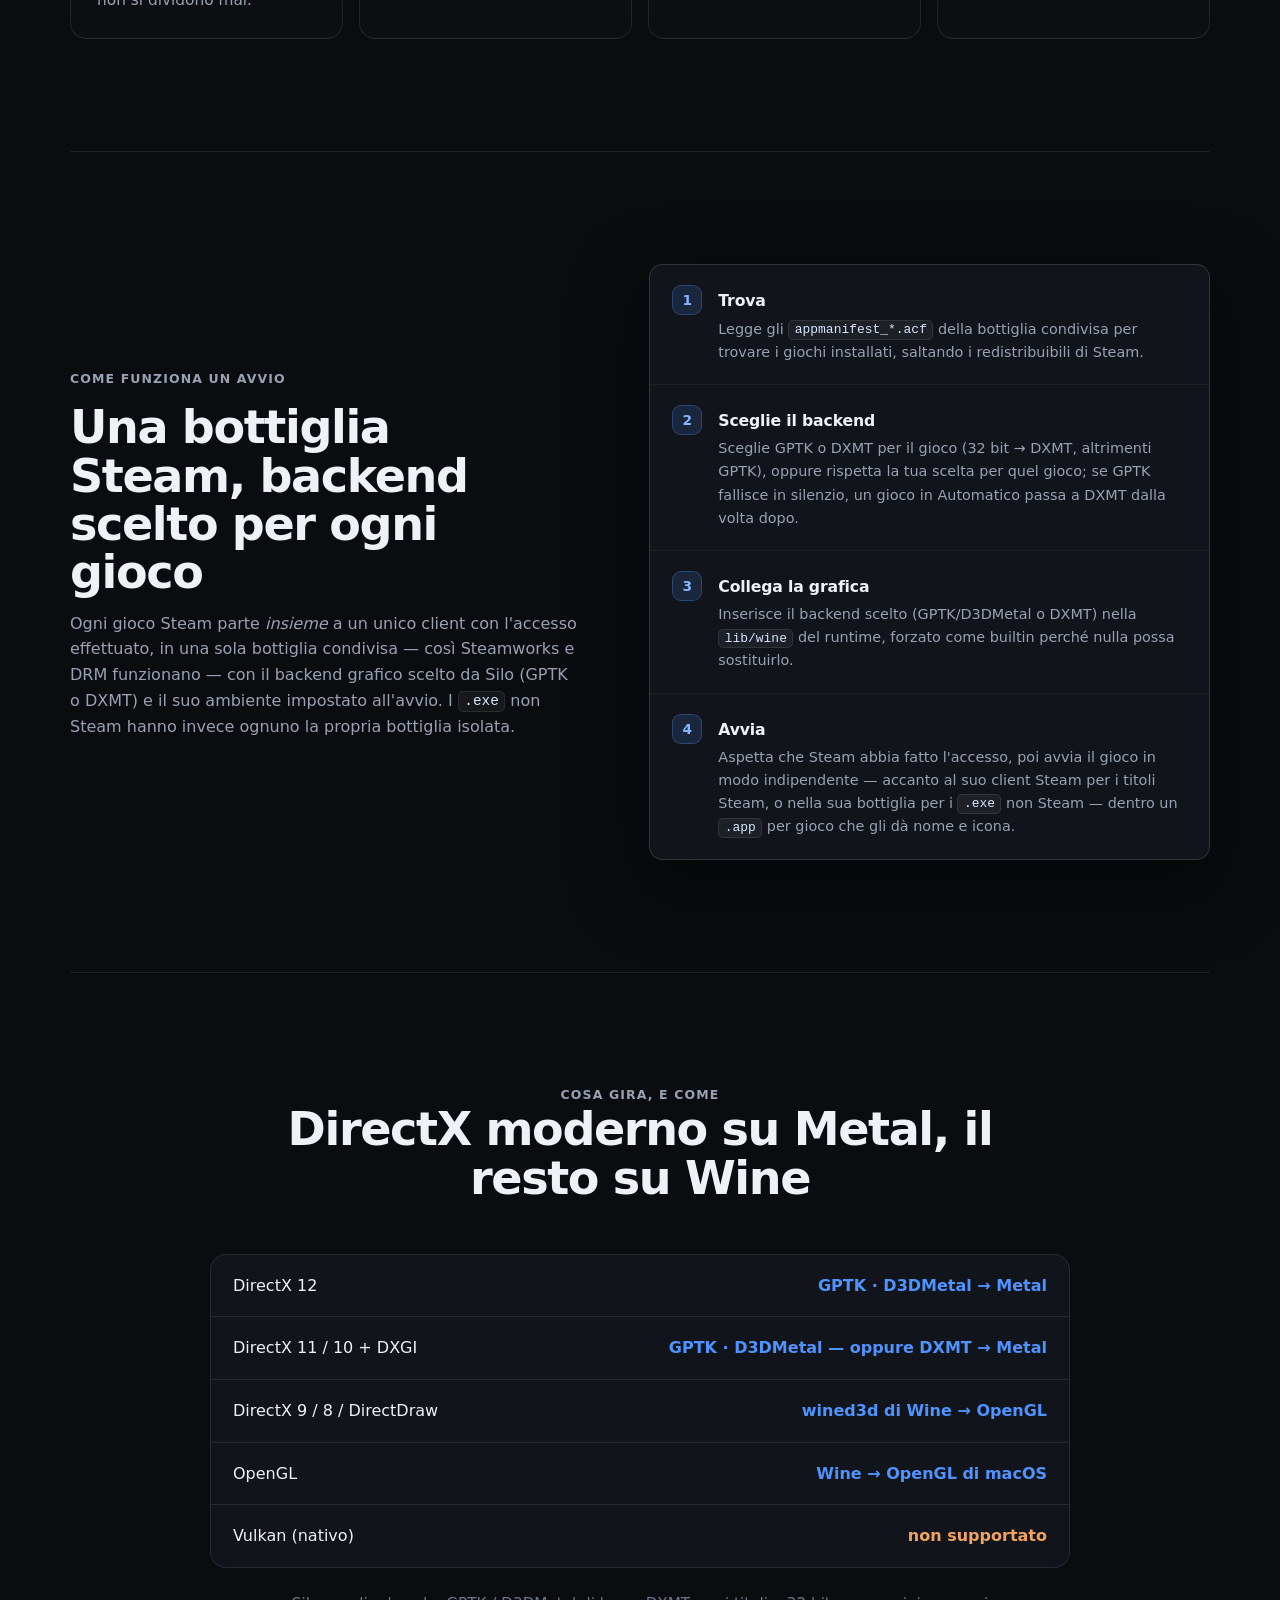
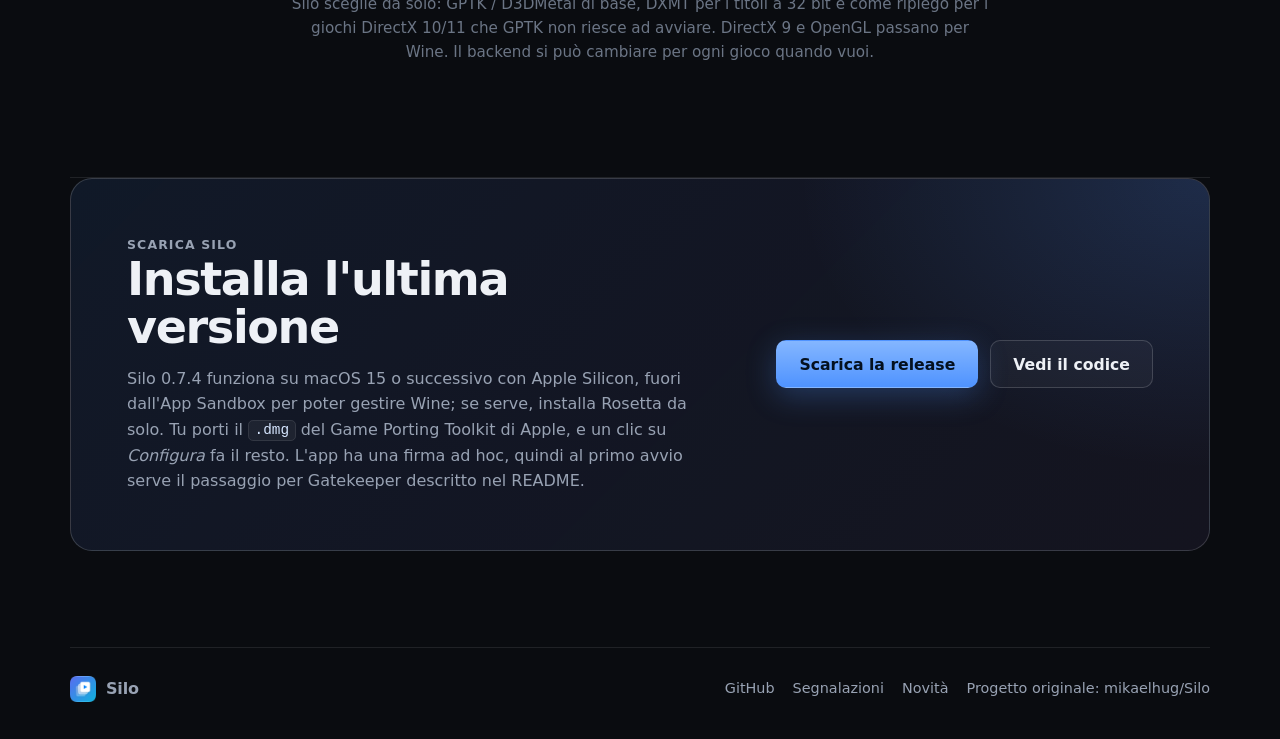
==== commit 1fbd25c2: "Silo 0.7.4: versione, changelog, note di rilascio e sito Co-Authored-By: Claude Opus 5.5 <noreply@an" ====
--- a/docs/it/index.html
+++ b/docs/it/index.html
@@ -41,7 +41,7 @@
         "operatingSystem": "macOS 15+ su Apple Silicon",
         "inLanguage": "it",
         "description": "Un launcher nativo e open source per macOS per i giochi Steam per Windows, con Wine compilato dai sorgenti open source di CrossOver e un backend grafico Metal scelto per ogni gioco — il Game Porting Toolkit di Apple (D3DMetal) o DXMT — insieme a un client Steam nella stessa bottiglia, così Steamworks e DRM funzionano.",
-        "softwareVersion": "0.7.3",
+        "softwareVersion": "0.7.4",
         "url": "https://dino0005.github.io/Silo/it/",
         "downloadUrl": "https://github.com/Dino0005/Silo/releases",
         "codeRepository": "https://github.com/Dino0005/Silo",
@@ -360,7 +360,7 @@
           <p class="eyebrow">Scarica Silo</p>
           <h2>Installa l'ultima versione</h2>
           <p>
-            Silo 0.7.3 funziona su macOS 15 o successivo con Apple Silicon, fuori
+            Silo 0.7.4 funziona su macOS 15 o successivo con Apple Silicon, fuori
             dall'App Sandbox per poter gestire Wine; se serve, installa Rosetta da
             solo. Tu porti il <code>.dmg</code> del Game Porting Toolkit di Apple, e
             un clic su <em>Configura</em> fa il resto. L'app ha una firma ad hoc,
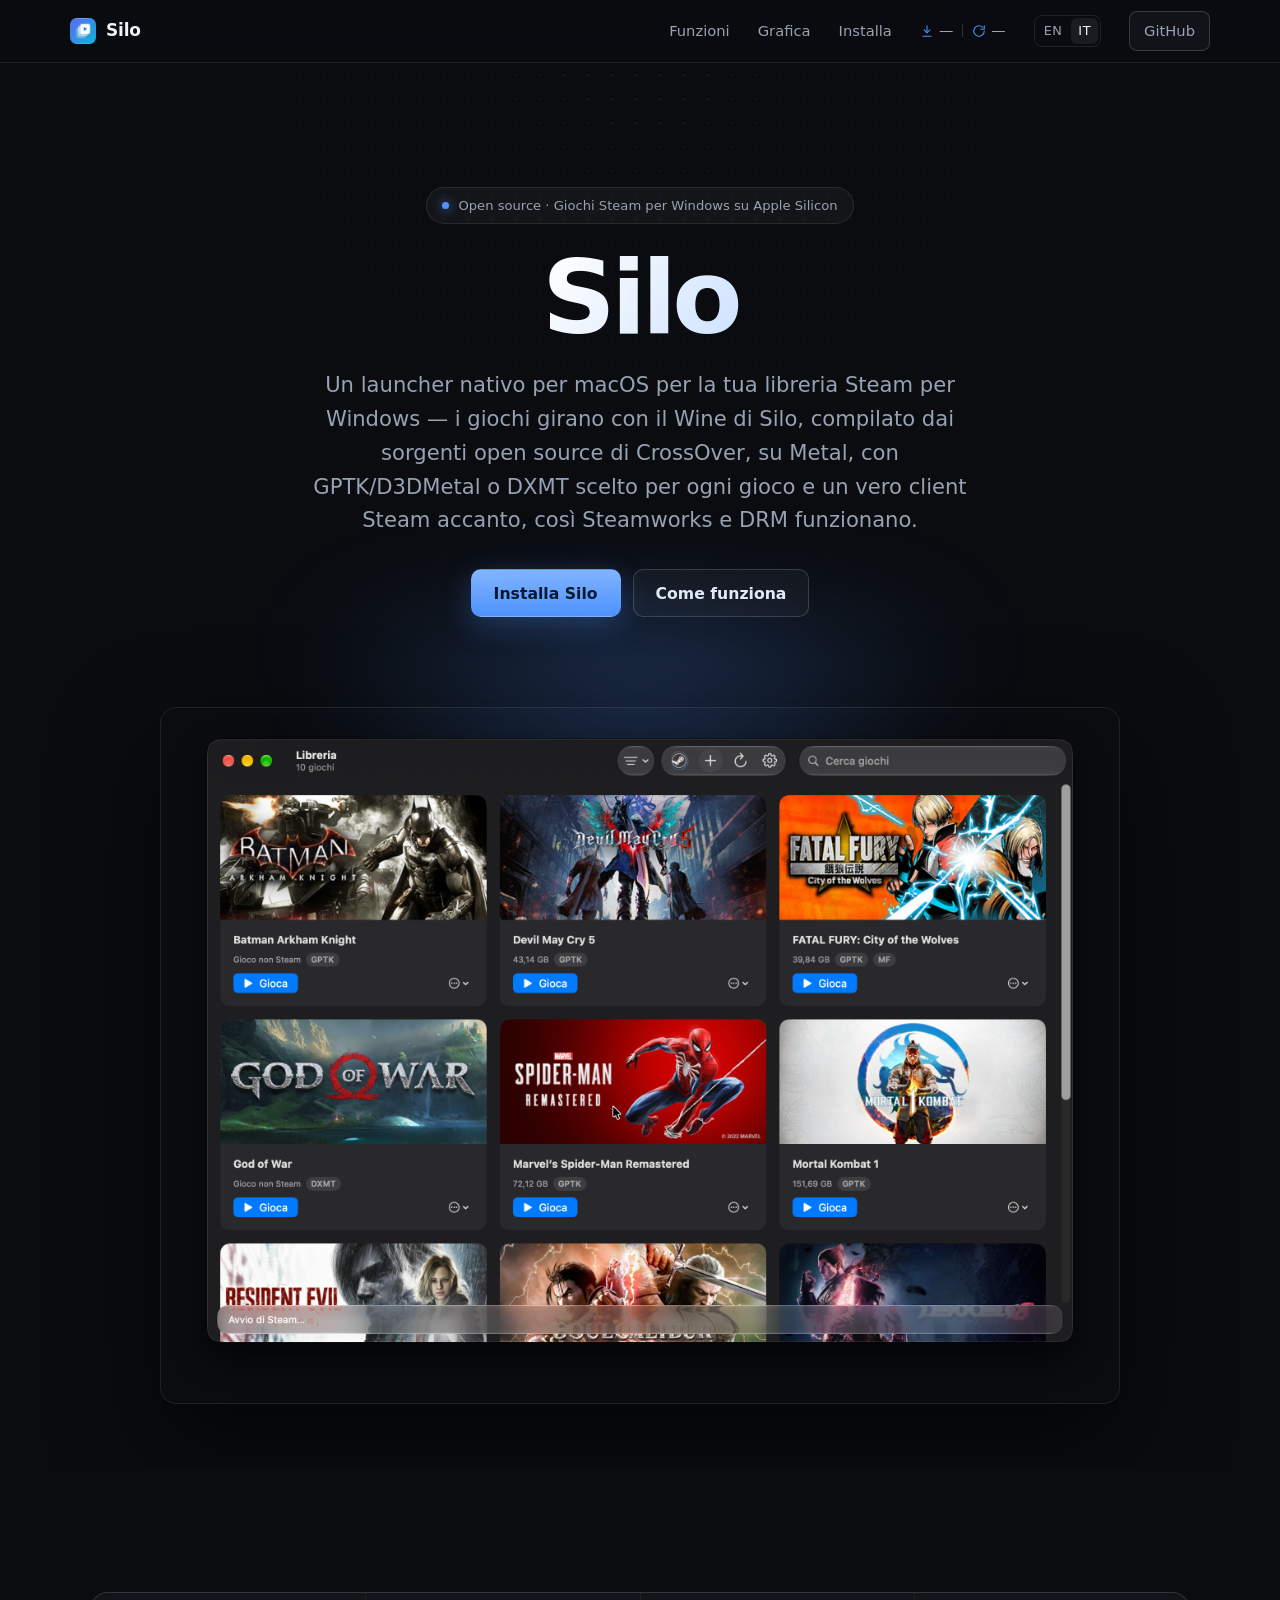
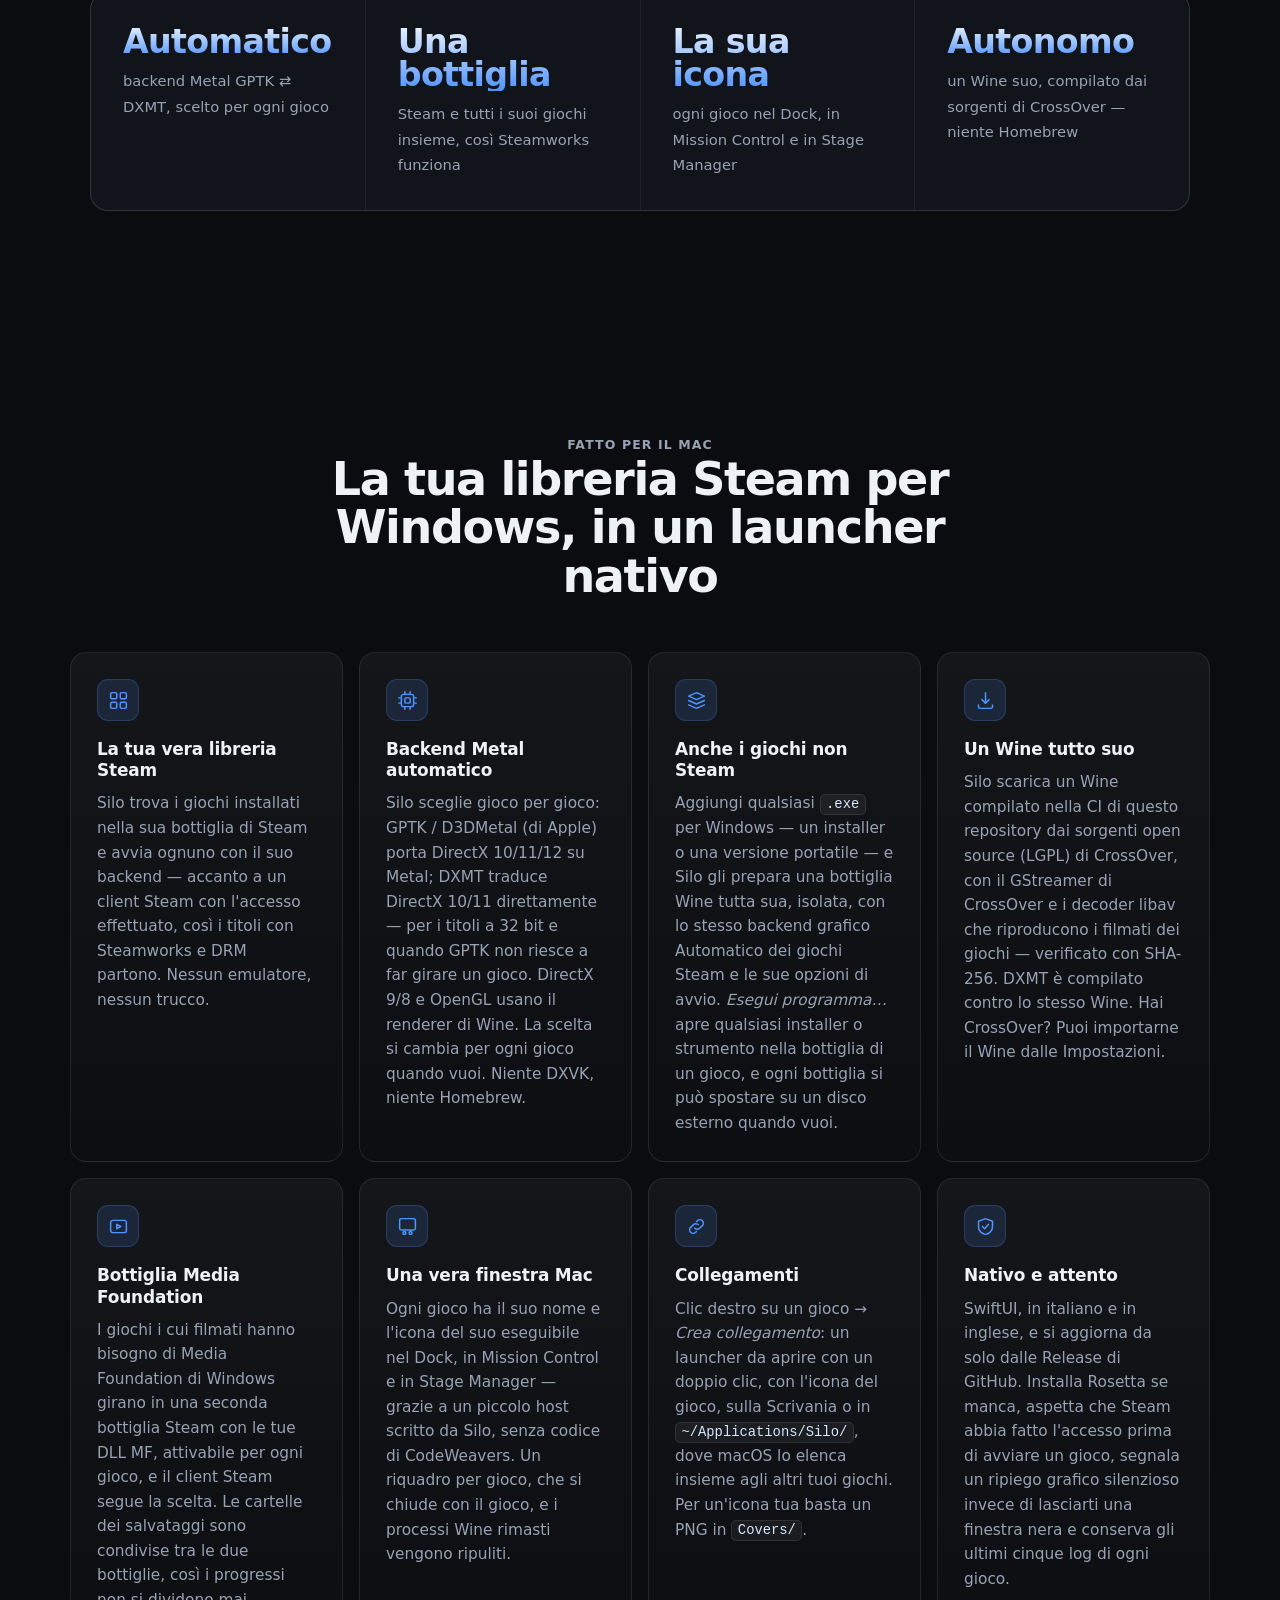
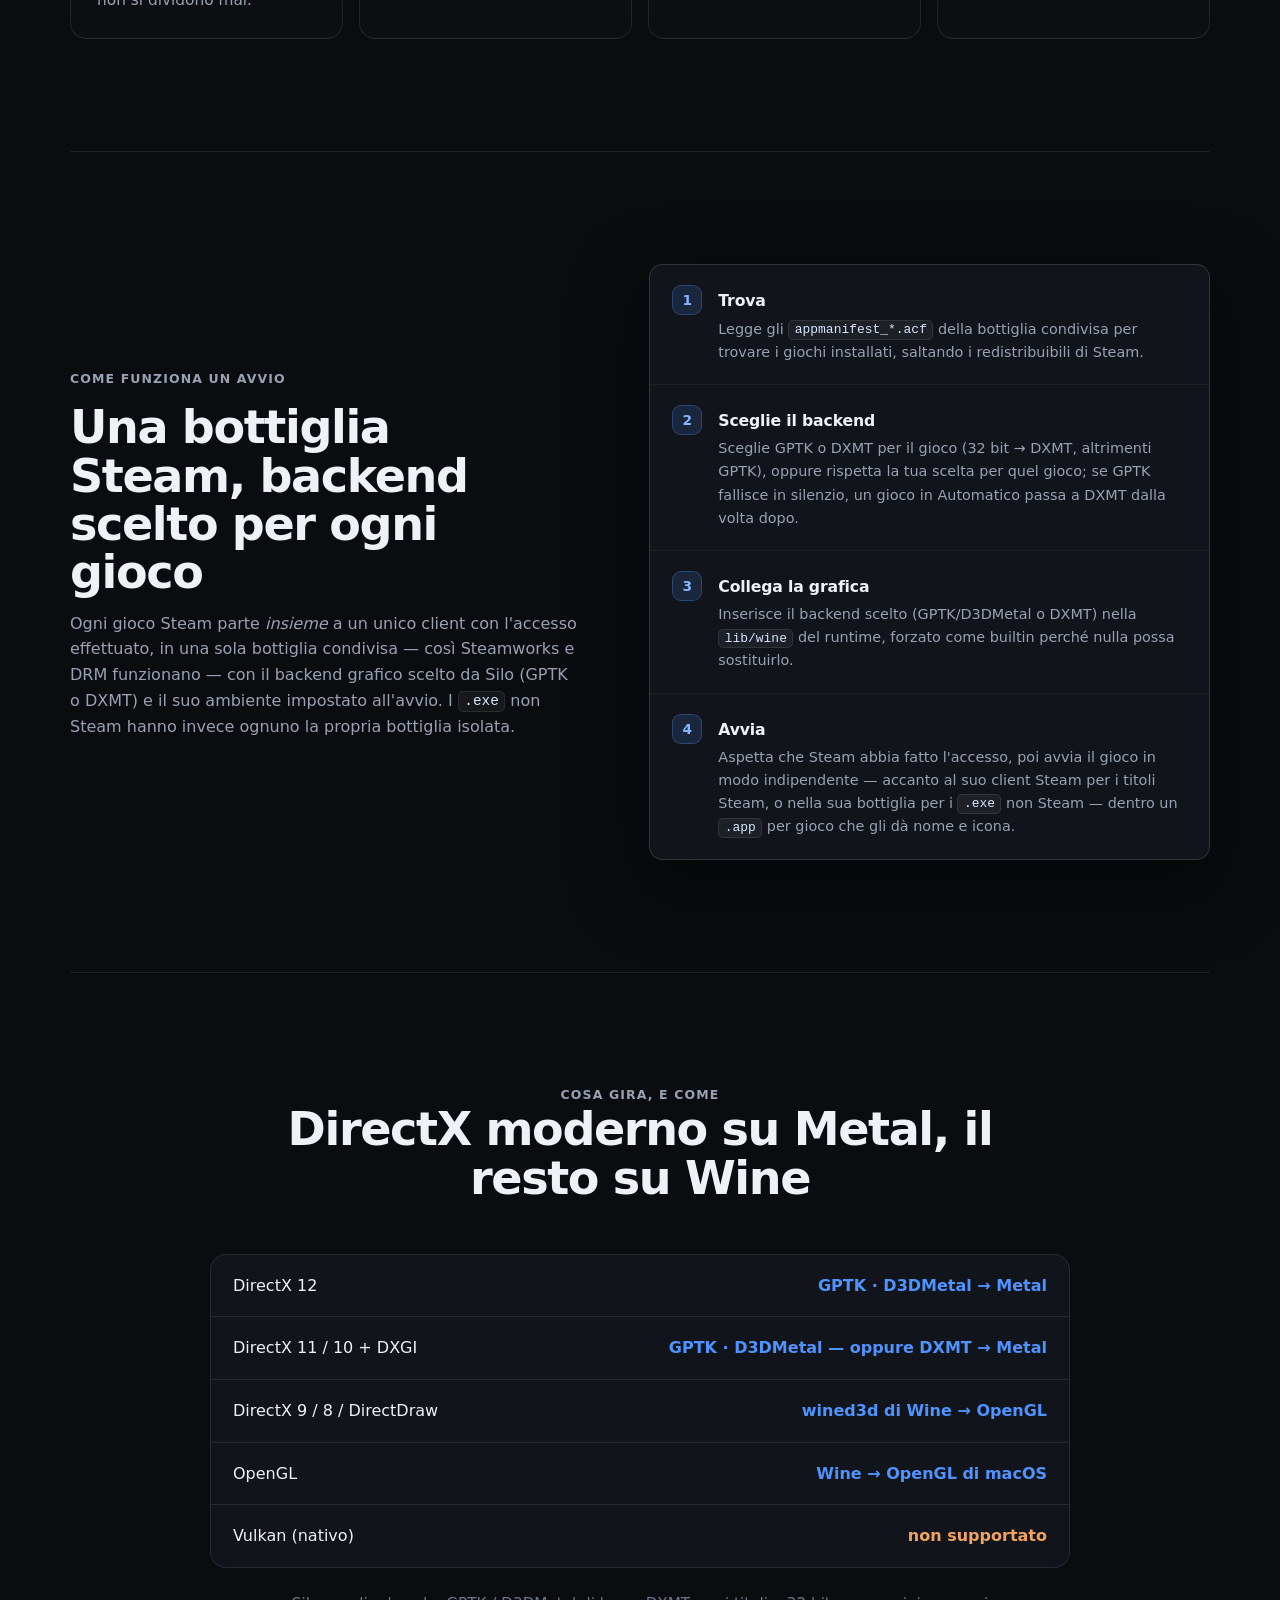
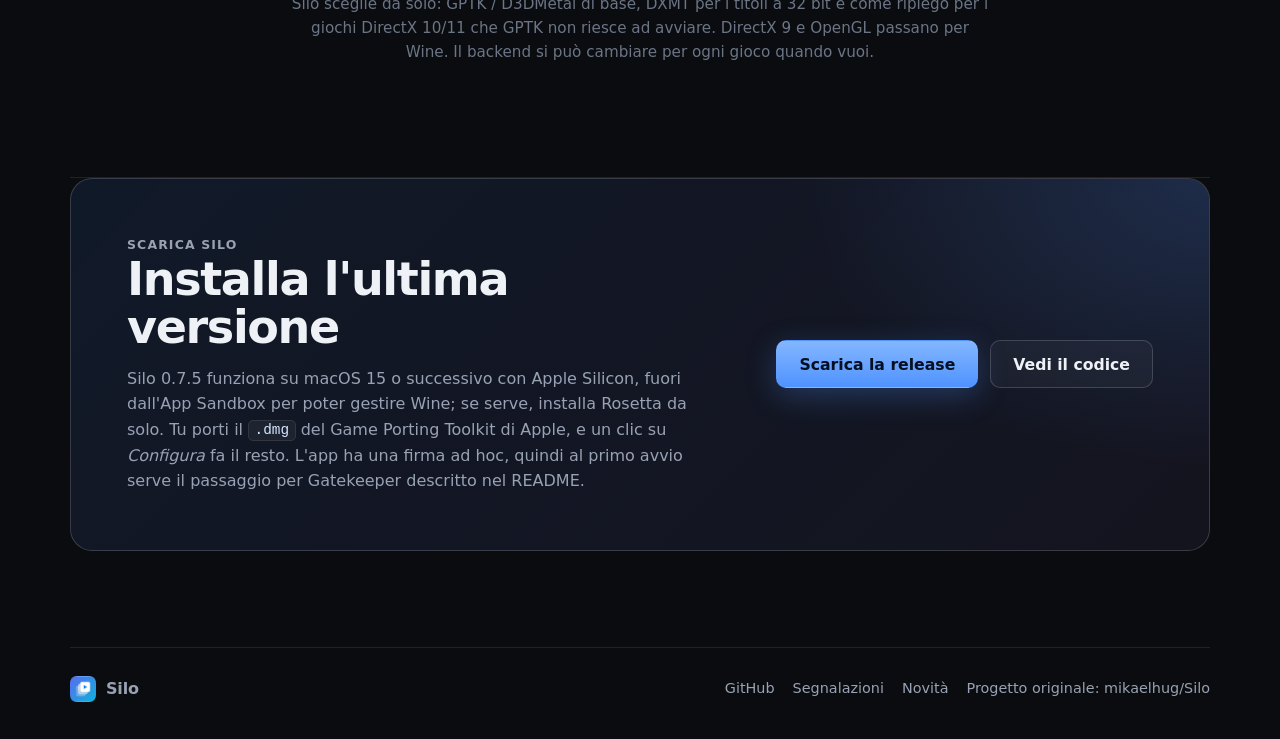
==== commit 1880f653: "Silo 0.7.5: Steam per macOS, note di rilascio dentro Silo, identificativo proprio Co-Authored-By: Cl" ====
--- a/docs/it/index.html
+++ b/docs/it/index.html
@@ -41,7 +41,7 @@
         "operatingSystem": "macOS 15+ su Apple Silicon",
         "inLanguage": "it",
         "description": "Un launcher nativo e open source per macOS per i giochi Steam per Windows, con Wine compilato dai sorgenti open source di CrossOver e un backend grafico Metal scelto per ogni gioco — il Game Porting Toolkit di Apple (D3DMetal) o DXMT — insieme a un client Steam nella stessa bottiglia, così Steamworks e DRM funzionano.",
-        "softwareVersion": "0.7.4",
+        "softwareVersion": "0.7.5",
         "url": "https://dino0005.github.io/Silo/it/",
         "downloadUrl": "https://github.com/Dino0005/Silo/releases",
         "codeRepository": "https://github.com/Dino0005/Silo",
@@ -360,7 +360,7 @@
           <p class="eyebrow">Scarica Silo</p>
           <h2>Installa l'ultima versione</h2>
           <p>
-            Silo 0.7.4 funziona su macOS 15 o successivo con Apple Silicon, fuori
+            Silo 0.7.5 funziona su macOS 15 o successivo con Apple Silicon, fuori
             dall'App Sandbox per poter gestire Wine; se serve, installa Rosetta da
             solo. Tu porti il <code>.dmg</code> del Game Porting Toolkit di Apple, e
             un clic su <em>Configura</em> fa il resto. L'app ha una firma ad hoc,
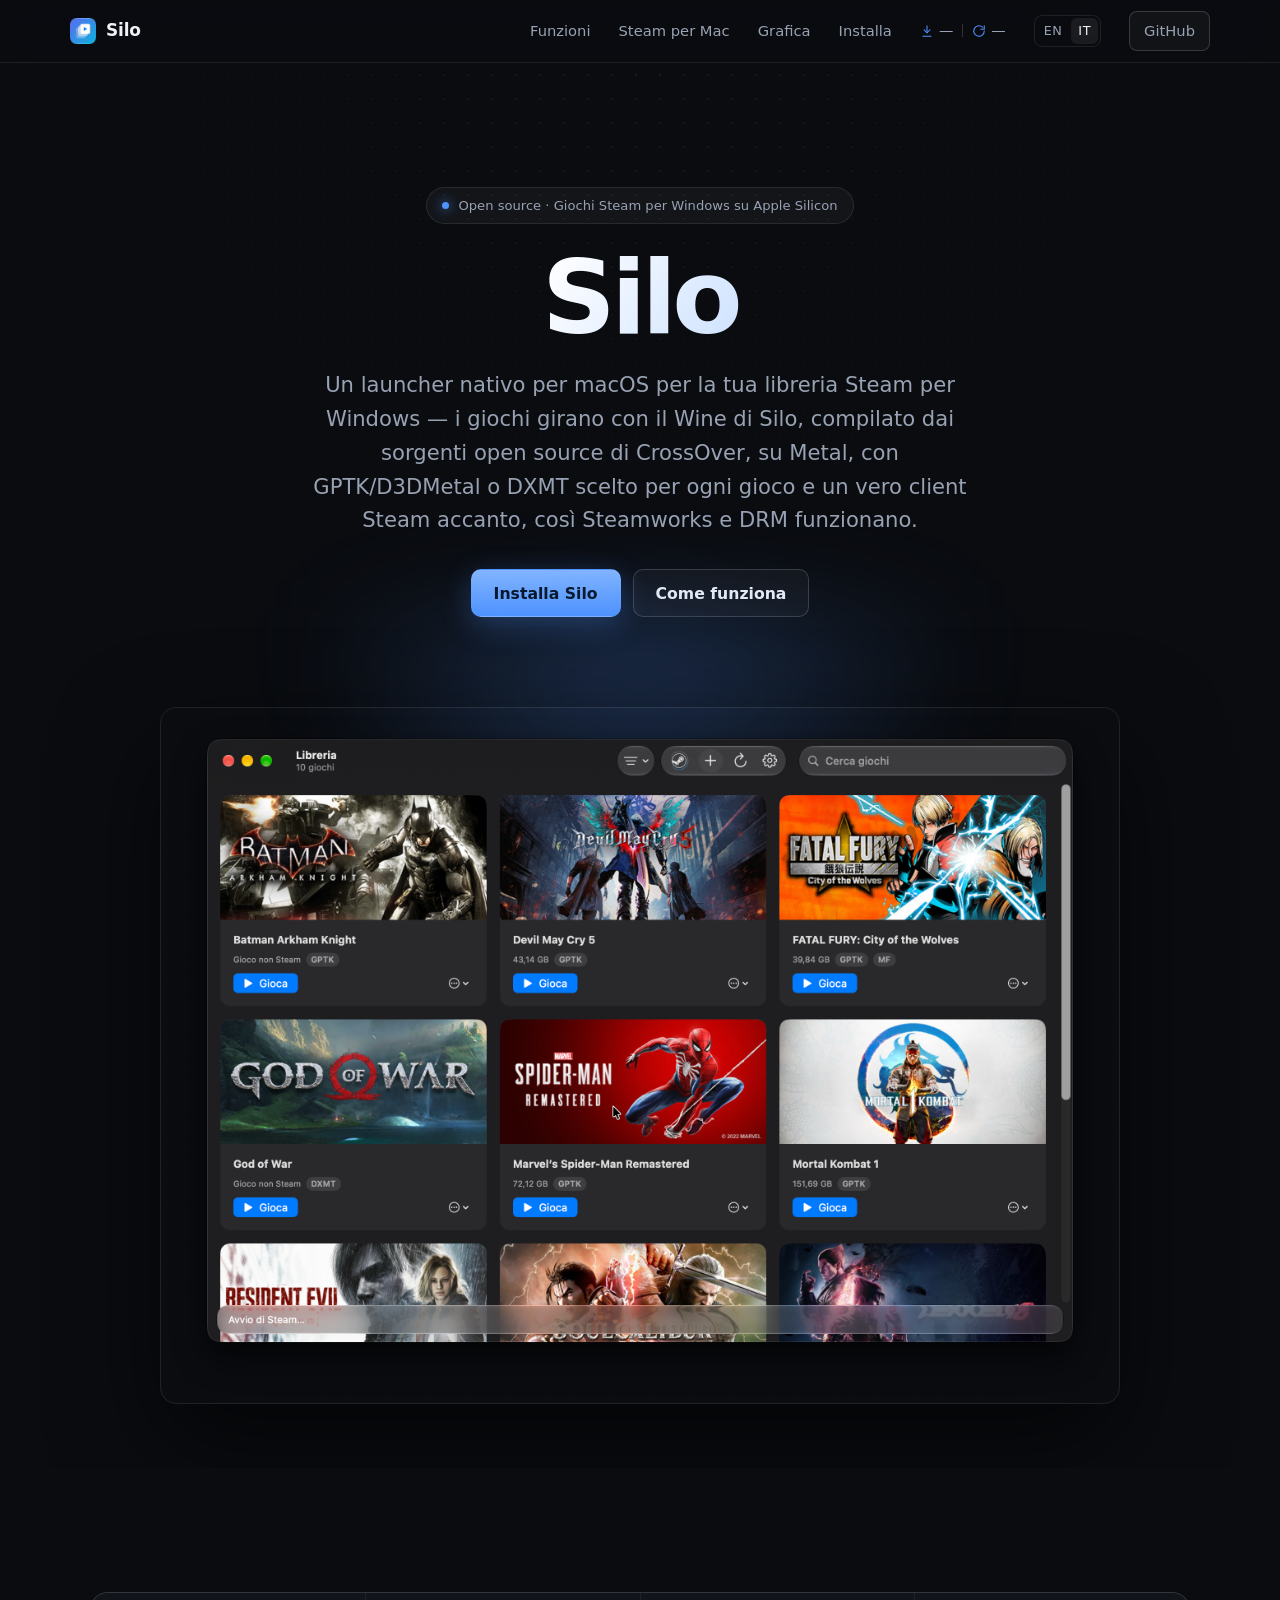
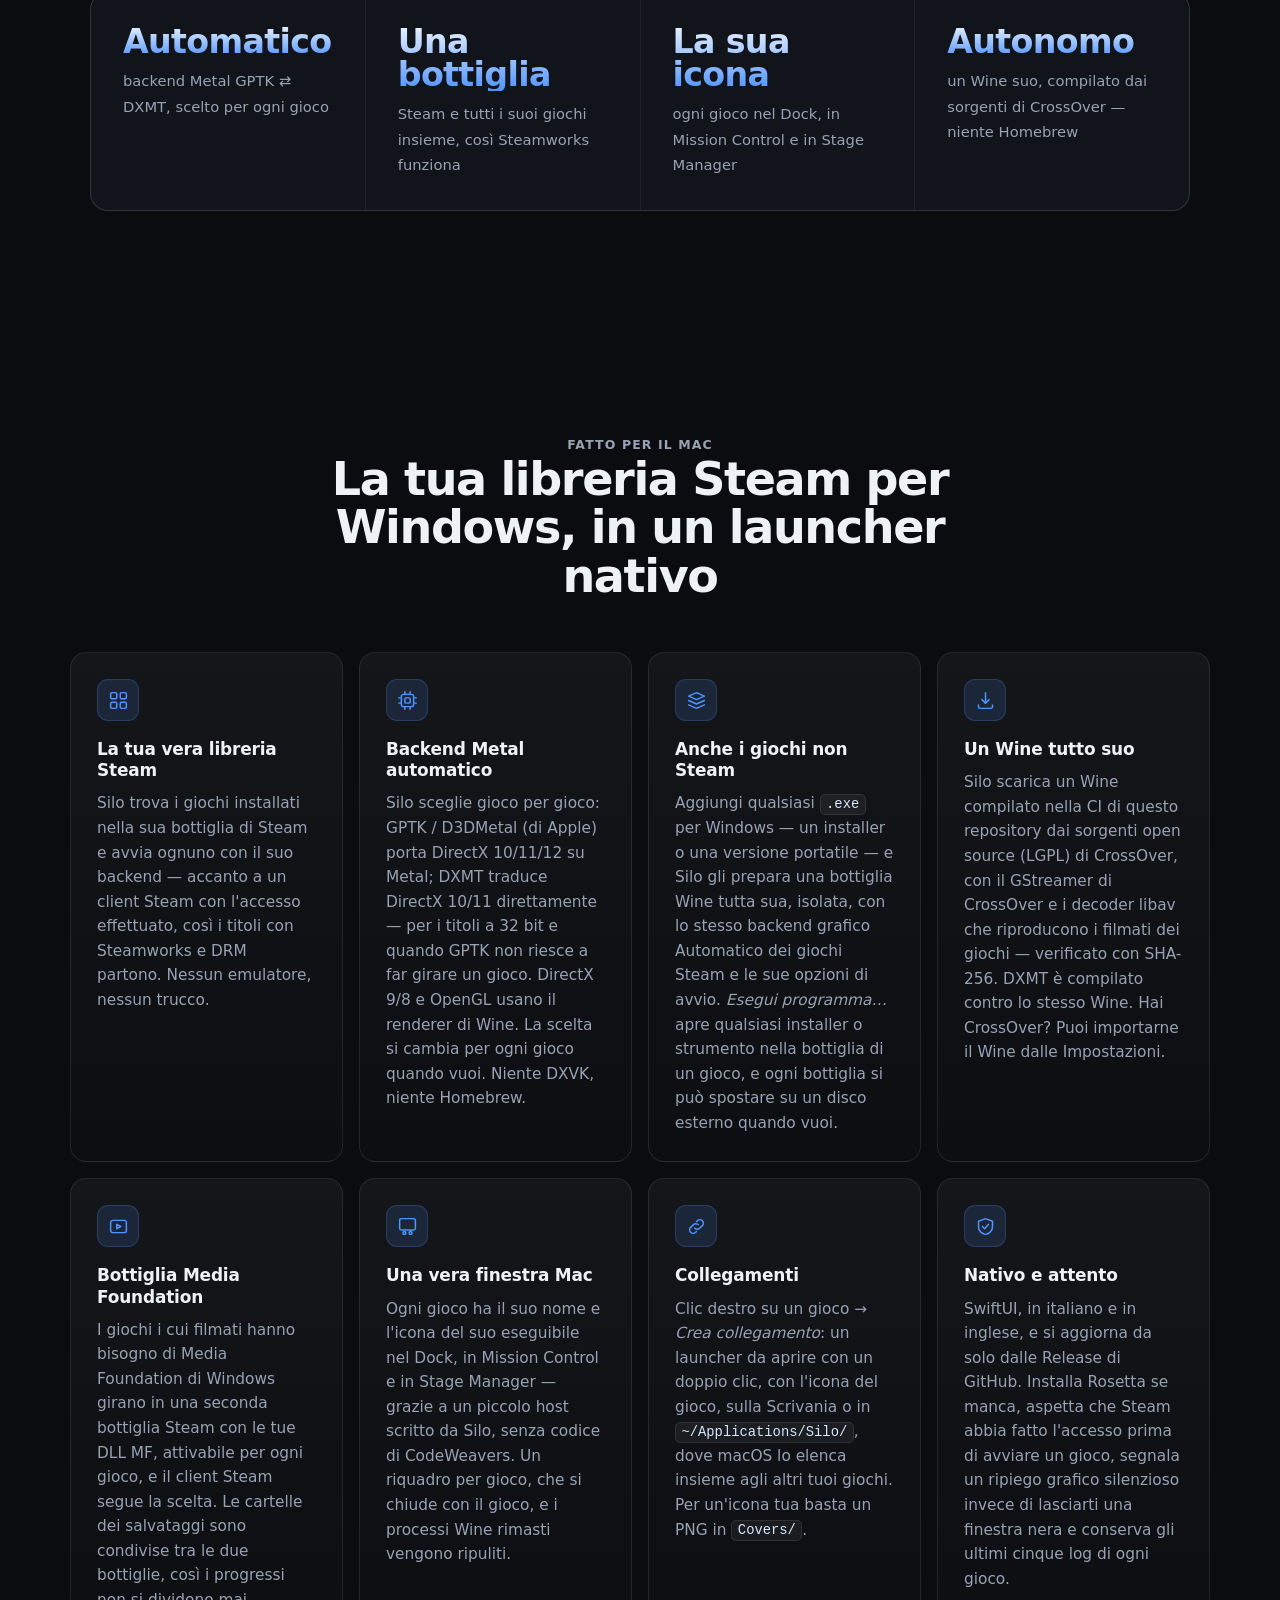
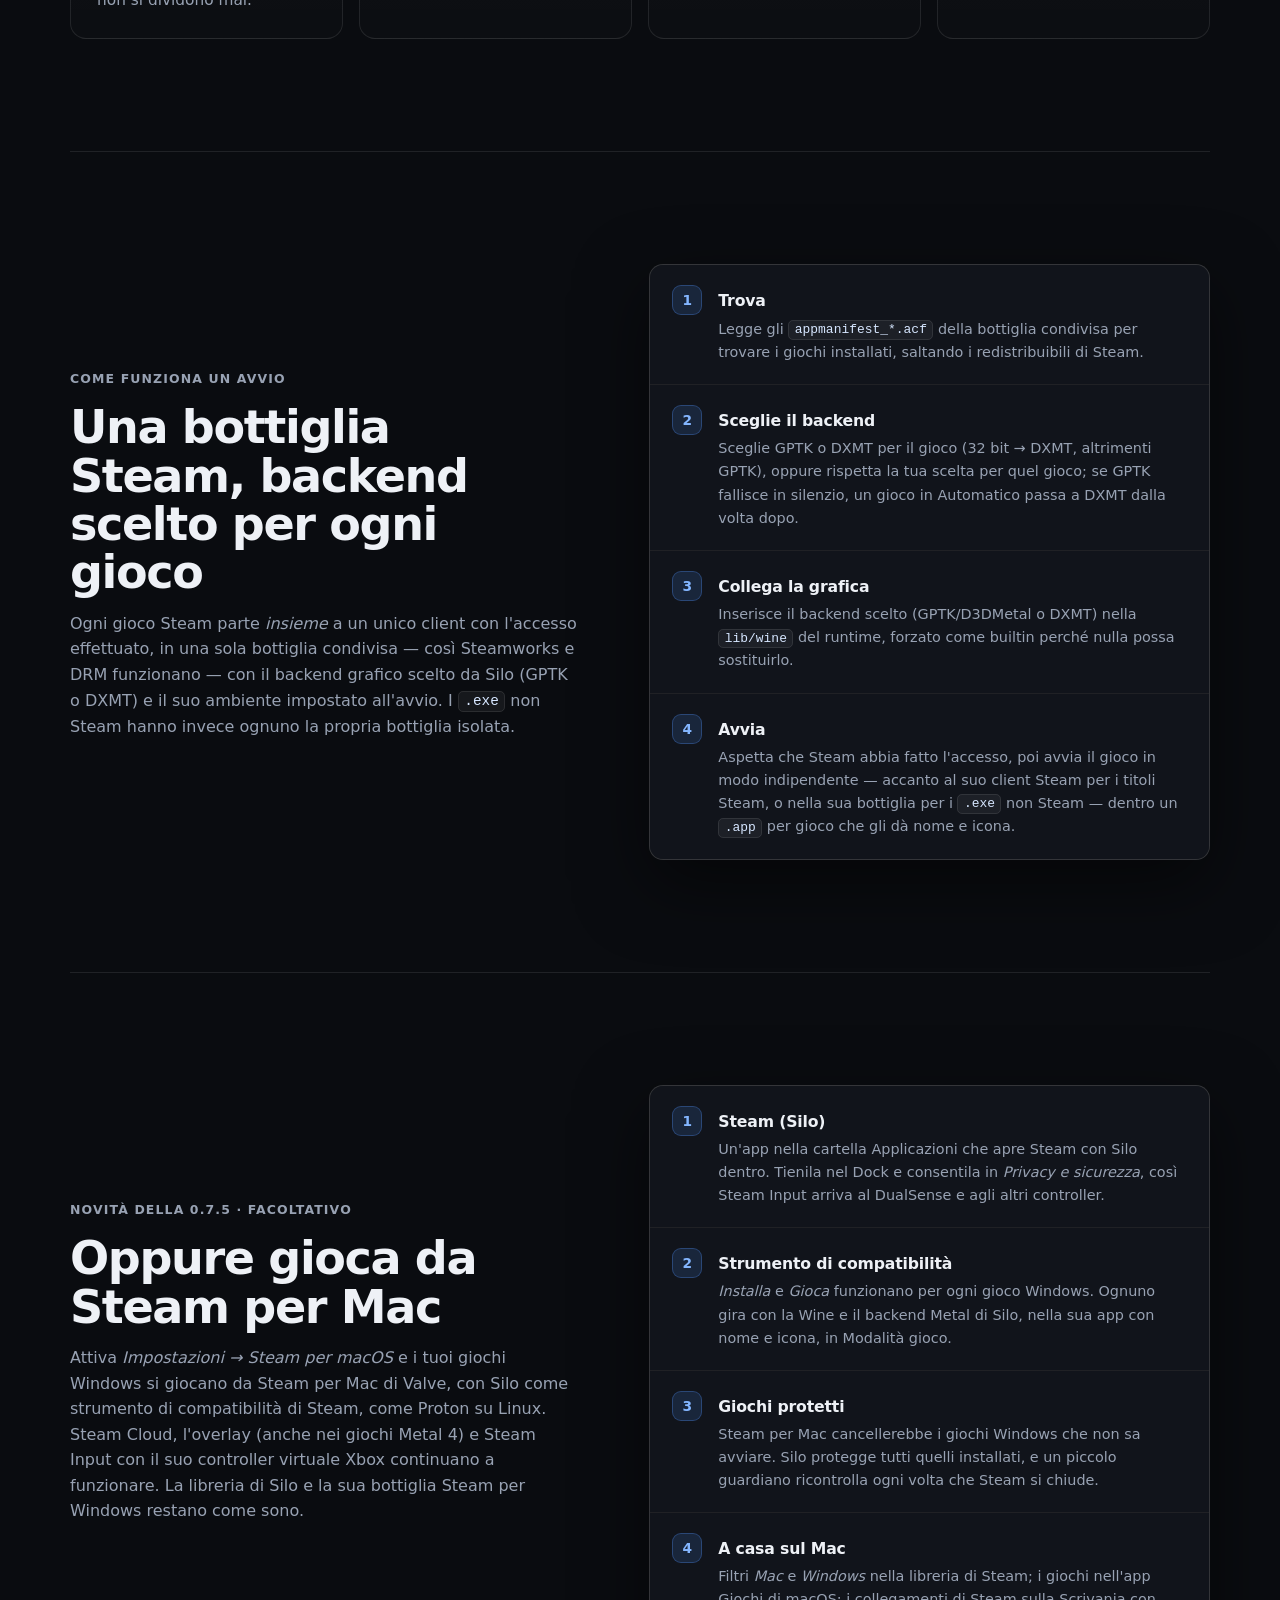
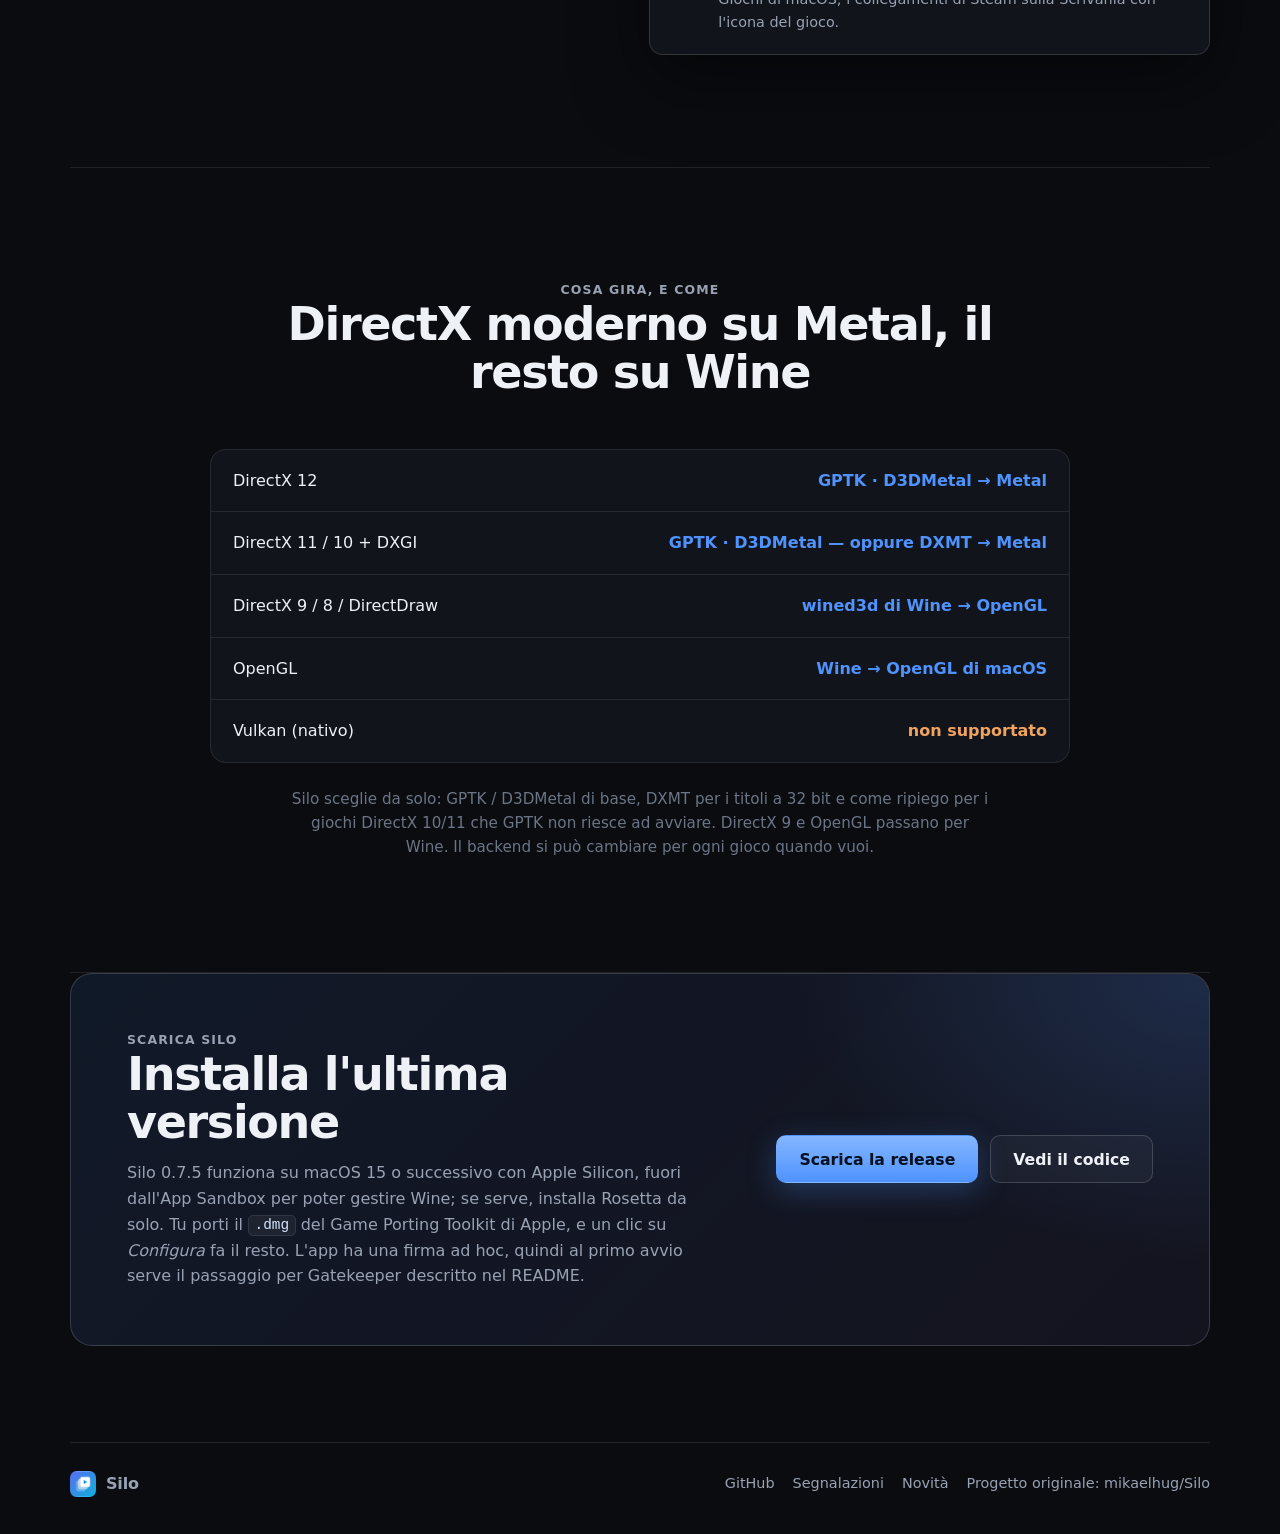
==== commit 78b00332: "Sito: sezione Steam per Mac (EN + IT) per la 0.7.5 Co-Authored-By: Claude Opus 5.5 <noreply@anthropi" ====
--- a/docs/it/index.html
+++ b/docs/it/index.html
@@ -59,6 +59,7 @@
         </a>
         <div class="nav-links">
           <a href="#features">Funzioni</a>
+          <a href="#steam-mac">Steam per Mac</a>
           <a href="#graphics">Grafica</a>
           <a href="#install">Installa</a>
           <!-- Download totali + download dell'ultima release, letti da stats.json; nascosto finché non si carica. -->
@@ -315,6 +316,51 @@
             <div>
               <h4>Avvia</h4>
               <p>Aspetta che Steam abbia fatto l'accesso, poi avvia il gioco in modo indipendente — accanto al suo client Steam per i titoli Steam, o nella sua bottiglia per i <code>.exe</code> non Steam — dentro un <code>.app</code> per gioco che gli dà nome e icona.</p>
+            </div>
+          </div>
+        </div>
+      </section>
+
+      <section class="split" id="steam-mac">
+        <div>
+          <p class="eyebrow">Novità della 0.7.5 · facoltativo</p>
+          <h2>Oppure gioca da Steam per Mac</h2>
+          <p>
+            Attiva <em>Impostazioni → Steam per macOS</em> e i tuoi giochi Windows si
+            giocano da Steam per Mac di Valve, con Silo come strumento di
+            compatibilità di Steam, come Proton su Linux. Steam Cloud, l'overlay
+            (anche nei giochi Metal 4) e Steam Input con il suo controller virtuale
+            Xbox continuano a funzionare. La libreria di Silo e la sua bottiglia
+            Steam per Windows restano come sono.
+          </p>
+        </div>
+        <div class="flow" aria-label="Steam per macOS">
+          <div class="flow-step">
+            <span class="n" aria-hidden="true">1</span>
+            <div>
+              <h4>Steam (Silo)</h4>
+              <p>Un'app nella cartella Applicazioni che apre Steam con Silo dentro. Tienila nel Dock e consentila in <em>Privacy e sicurezza</em>, così Steam Input arriva al DualSense e agli altri controller.</p>
+            </div>
+          </div>
+          <div class="flow-step">
+            <span class="n" aria-hidden="true">2</span>
+            <div>
+              <h4>Strumento di compatibilità</h4>
+              <p><em>Installa</em> e <em>Gioca</em> funzionano per ogni gioco Windows. Ognuno gira con la Wine e il backend Metal di Silo, nella sua app con nome e icona, in Modalità gioco.</p>
+            </div>
+          </div>
+          <div class="flow-step">
+            <span class="n" aria-hidden="true">3</span>
+            <div>
+              <h4>Giochi protetti</h4>
+              <p>Steam per Mac cancellerebbe i giochi Windows che non sa avviare. Silo protegge tutti quelli installati, e un piccolo guardiano ricontrolla ogni volta che Steam si chiude.</p>
+            </div>
+          </div>
+          <div class="flow-step">
+            <span class="n" aria-hidden="true">4</span>
+            <div>
+              <h4>A casa sul Mac</h4>
+              <p>Filtri <em>Mac</em> e <em>Windows</em> nella libreria di Steam; i giochi nell'app Giochi di macOS; i collegamenti di Steam sulla Scrivania con l'icona del gioco.</p>
             </div>
           </div>
         </div>
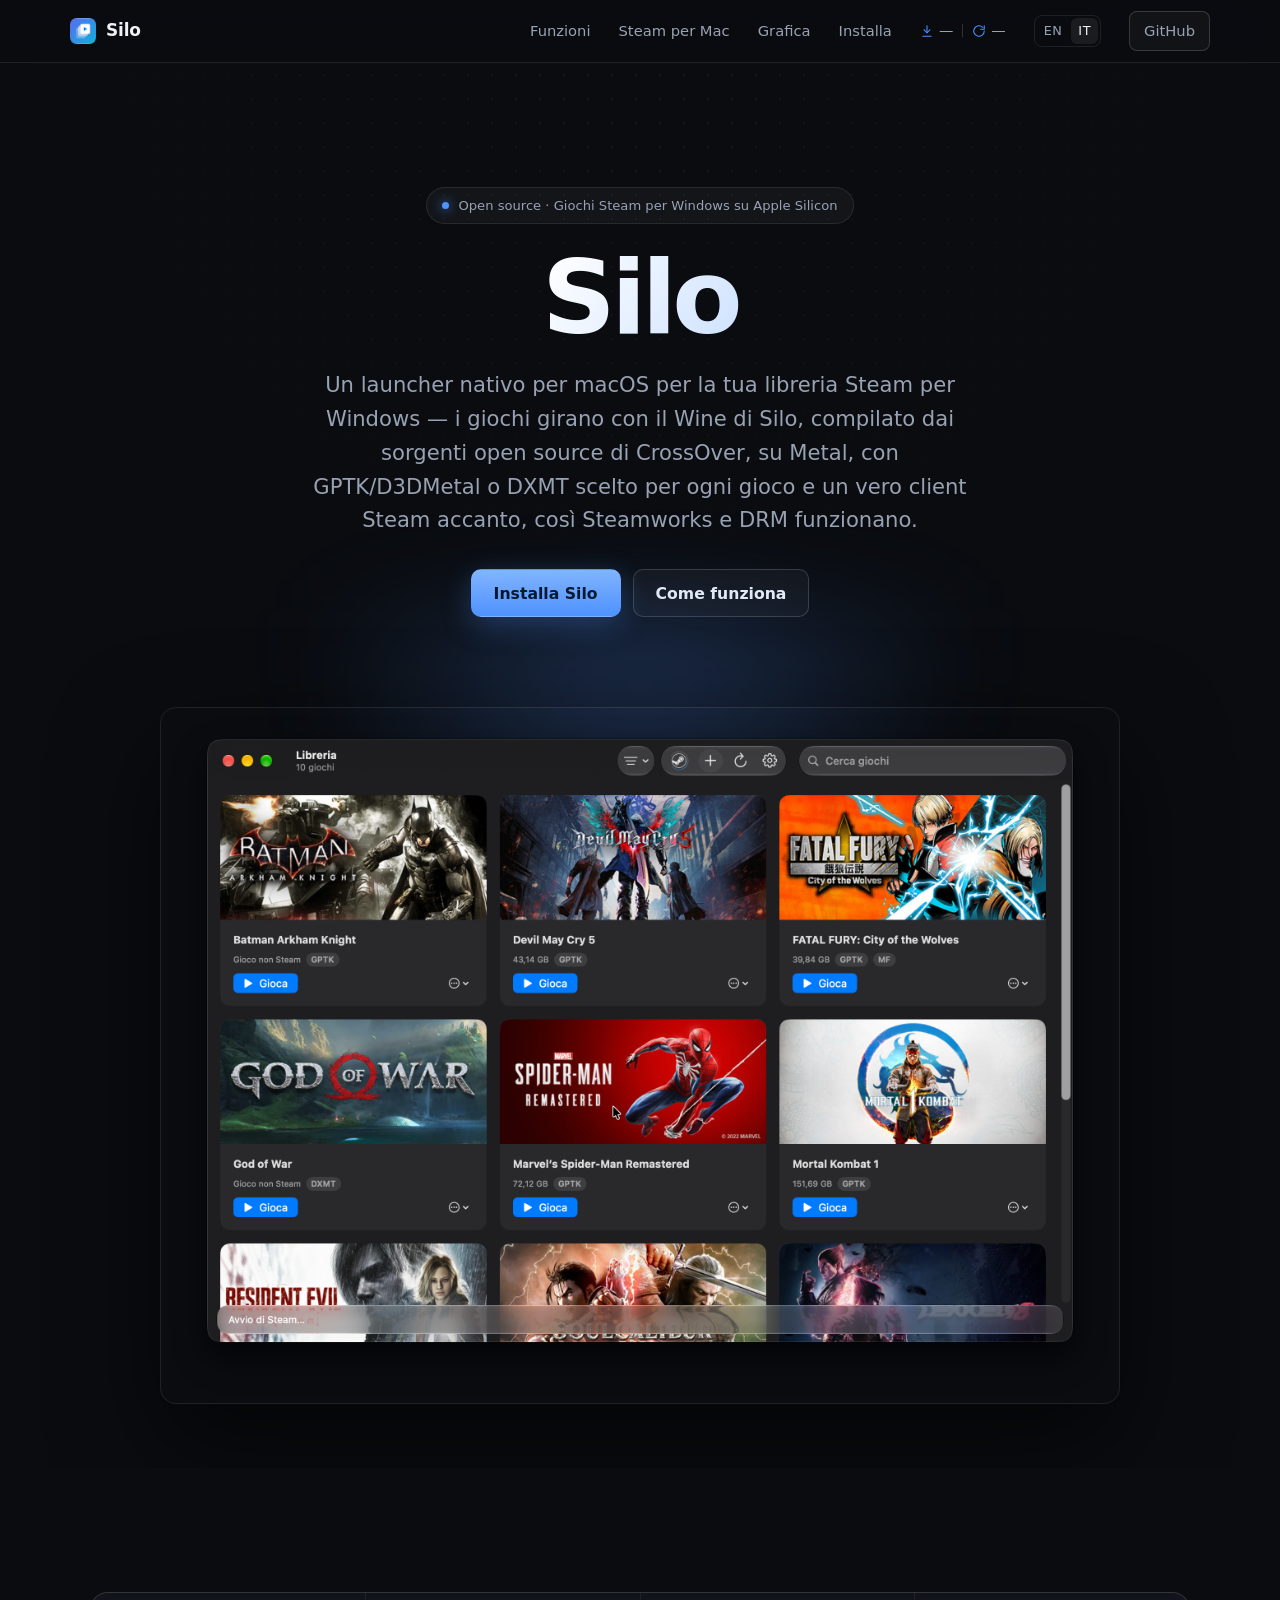
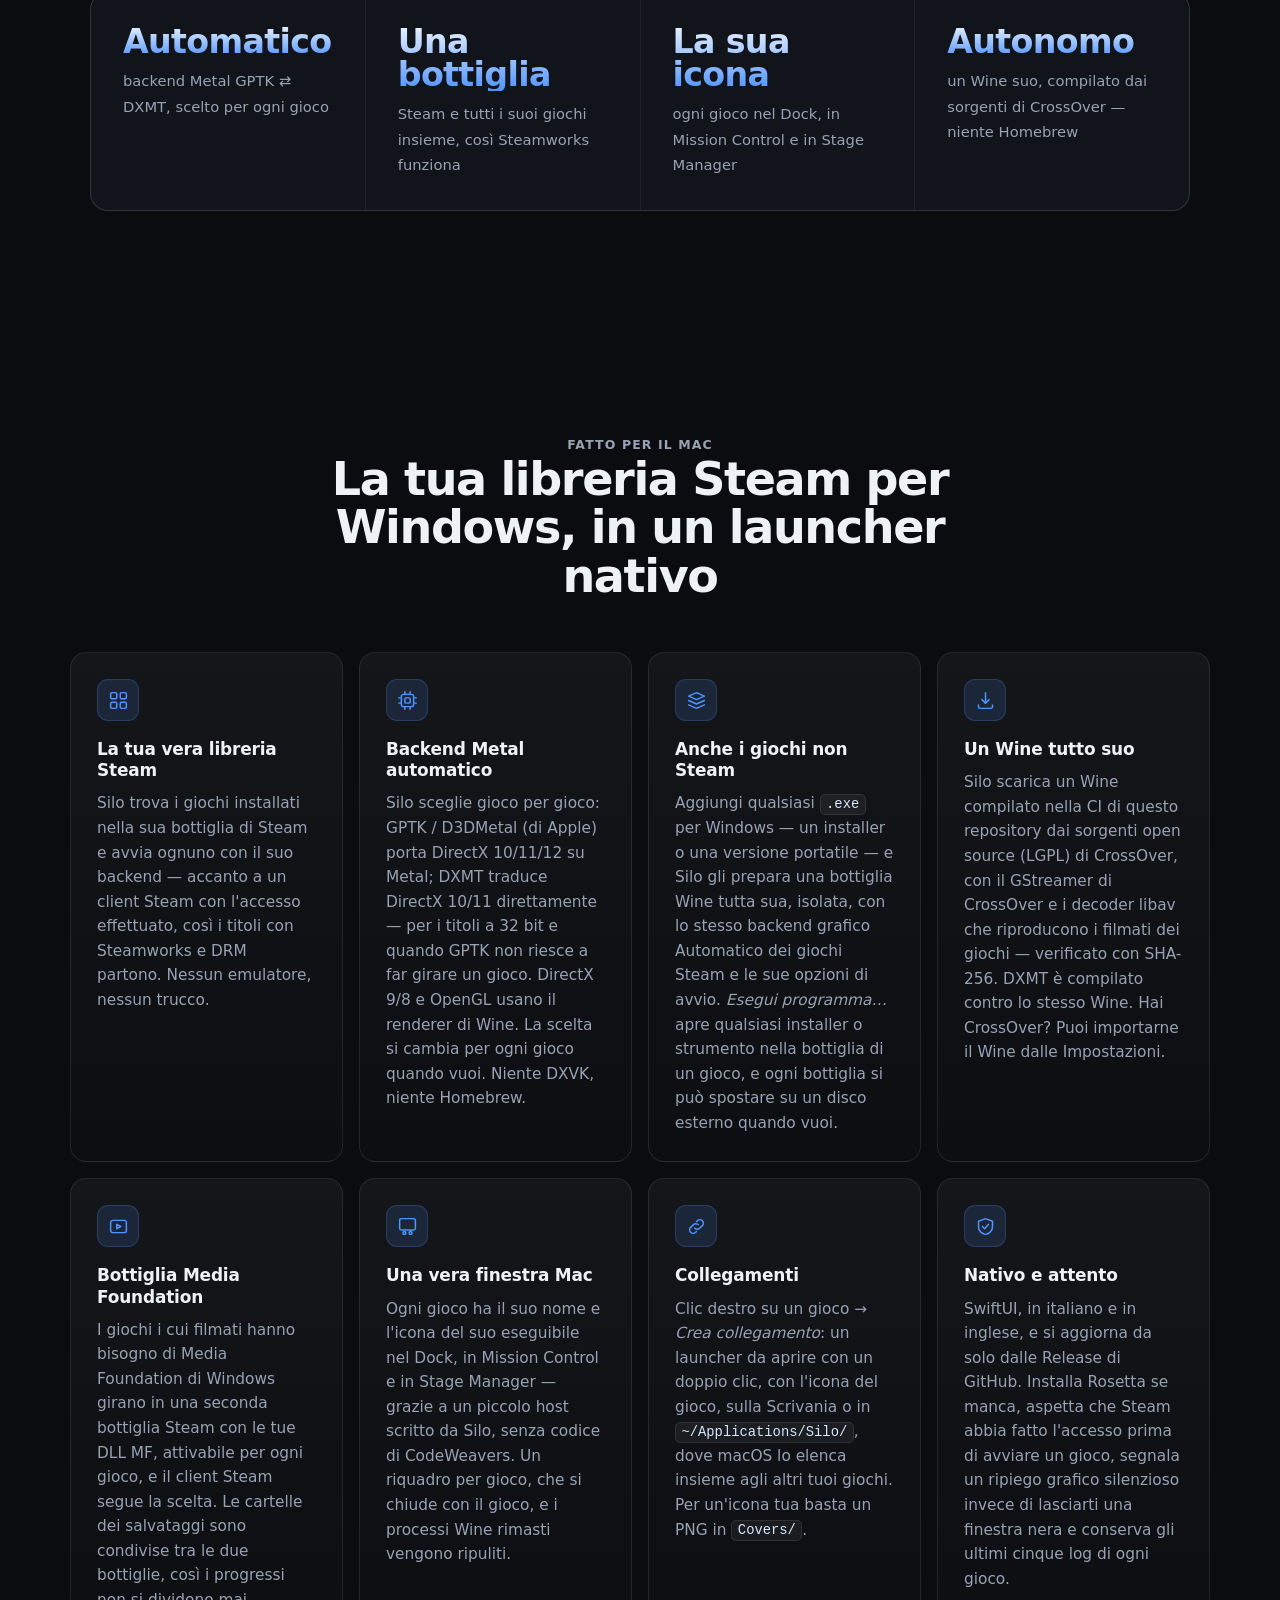
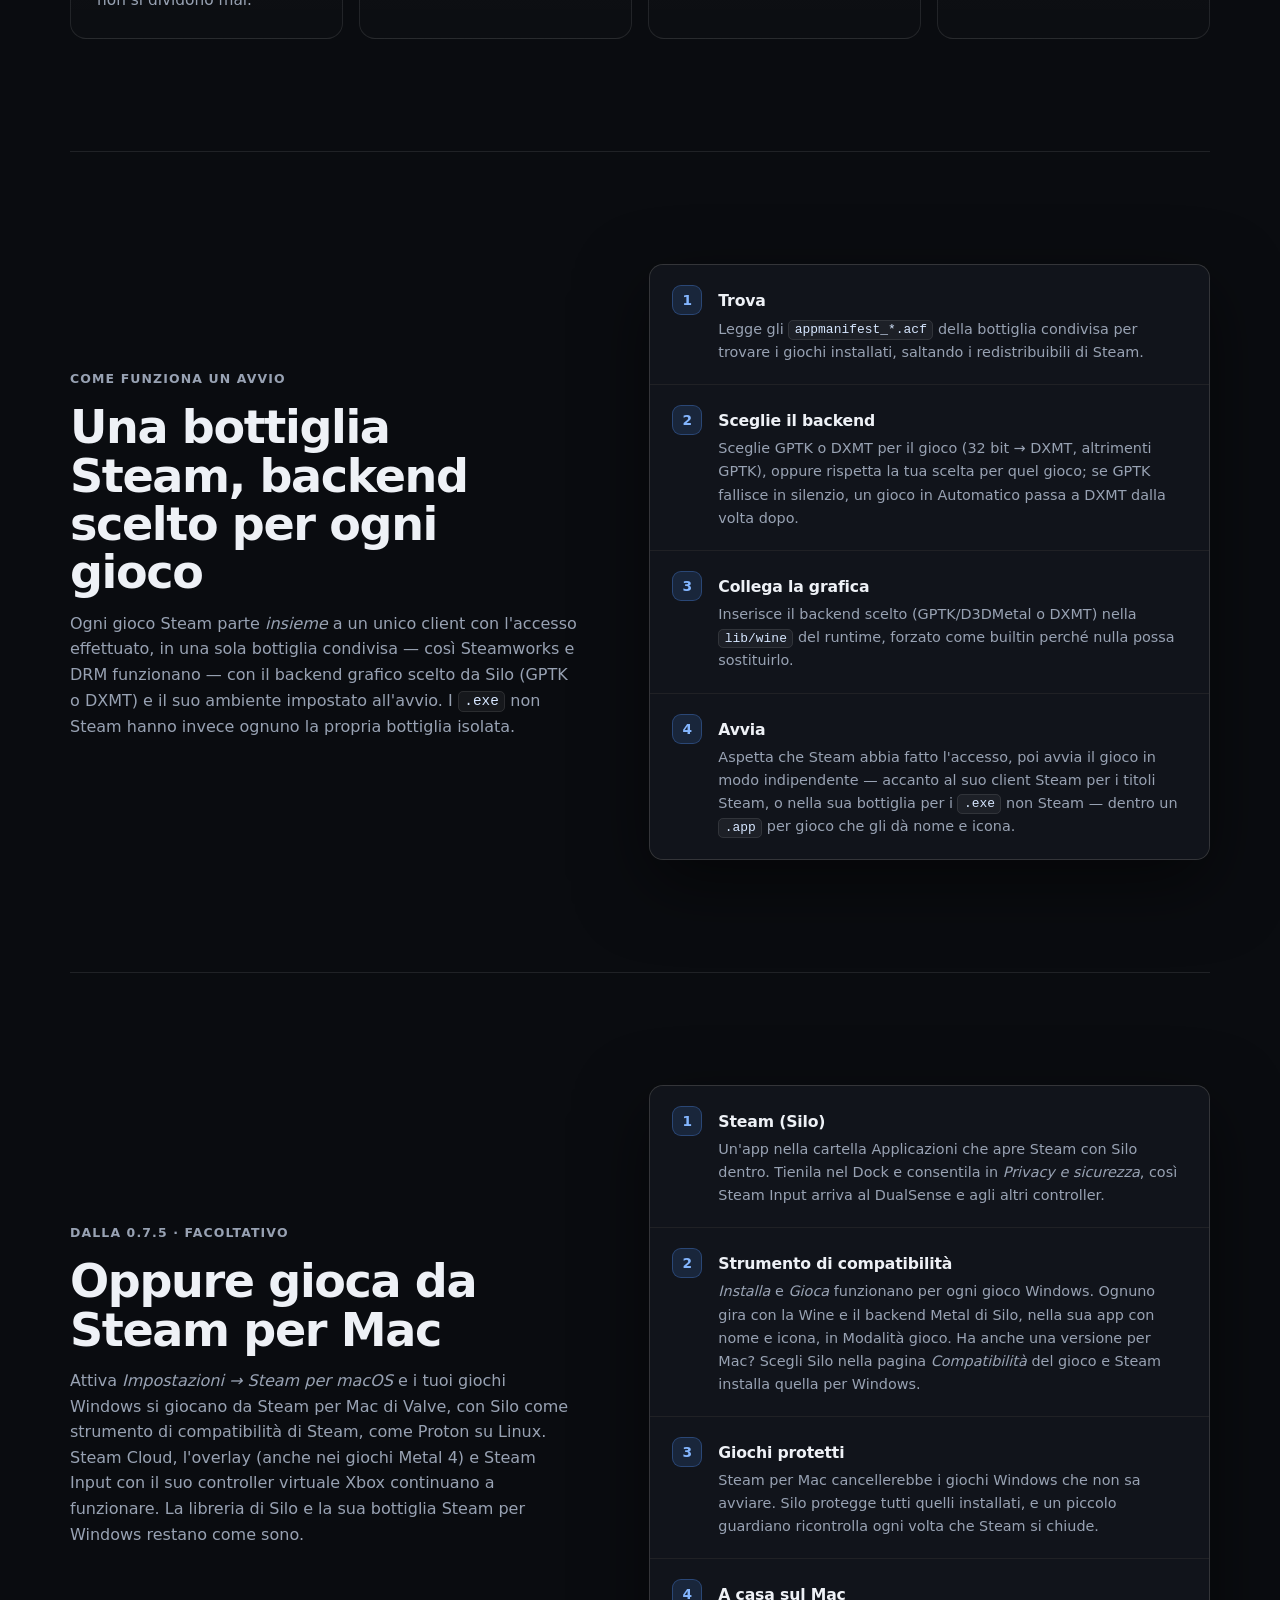
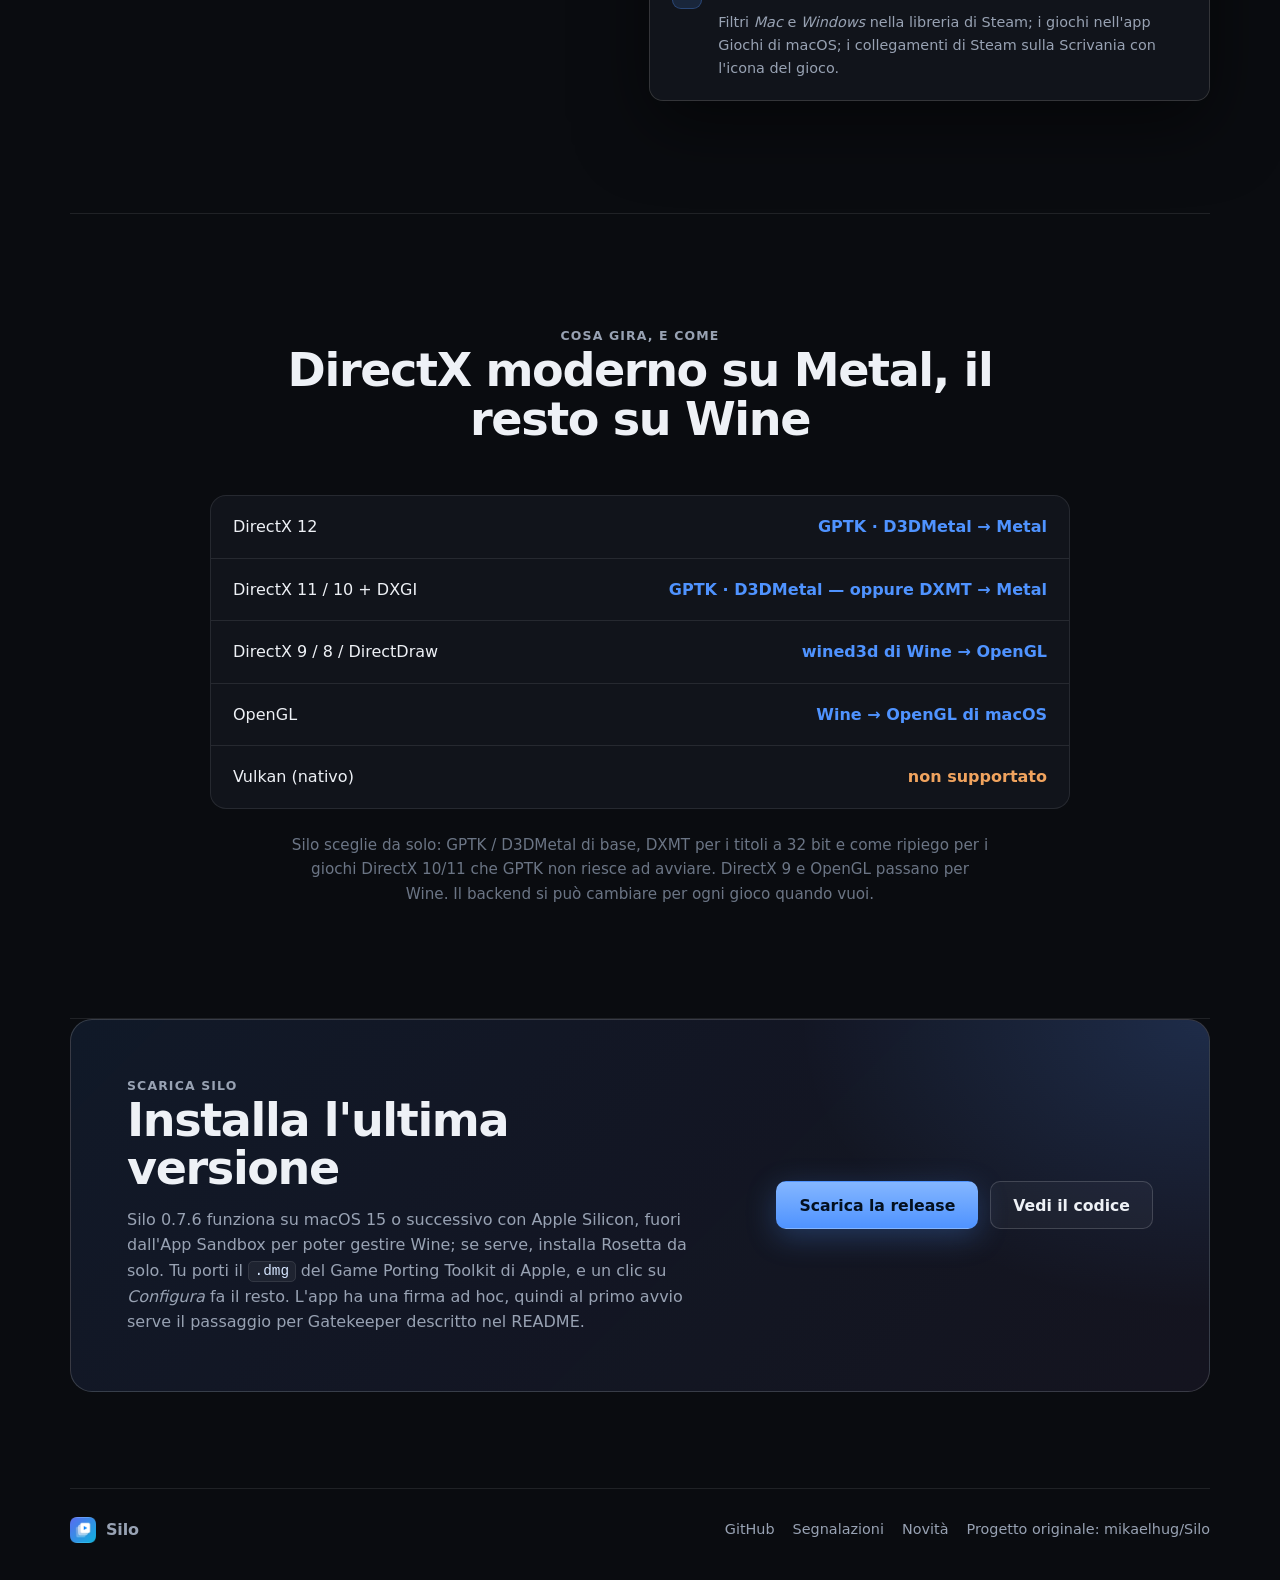
==== commit 0cba9c3a: "Silo 0.7.6: pagina Compatibilità, cache shader, gioco online (Wine 0015) Co-Authored-By: Claude Opus" ====
--- a/docs/it/index.html
+++ b/docs/it/index.html
@@ -41,7 +41,7 @@
         "operatingSystem": "macOS 15+ su Apple Silicon",
         "inLanguage": "it",
         "description": "Un launcher nativo e open source per macOS per i giochi Steam per Windows, con Wine compilato dai sorgenti open source di CrossOver e un backend grafico Metal scelto per ogni gioco — il Game Porting Toolkit di Apple (D3DMetal) o DXMT — insieme a un client Steam nella stessa bottiglia, così Steamworks e DRM funzionano.",
-        "softwareVersion": "0.7.5",
+        "softwareVersion": "0.7.6",
         "url": "https://dino0005.github.io/Silo/it/",
         "downloadUrl": "https://github.com/Dino0005/Silo/releases",
         "codeRepository": "https://github.com/Dino0005/Silo",
@@ -323,7 +323,7 @@
 
       <section class="split" id="steam-mac">
         <div>
-          <p class="eyebrow">Novità della 0.7.5 · facoltativo</p>
+          <p class="eyebrow">Dalla 0.7.5 · facoltativo</p>
           <h2>Oppure gioca da Steam per Mac</h2>
           <p>
             Attiva <em>Impostazioni → Steam per macOS</em> e i tuoi giochi Windows si
@@ -346,7 +346,7 @@
             <span class="n" aria-hidden="true">2</span>
             <div>
               <h4>Strumento di compatibilità</h4>
-              <p><em>Installa</em> e <em>Gioca</em> funzionano per ogni gioco Windows. Ognuno gira con la Wine e il backend Metal di Silo, nella sua app con nome e icona, in Modalità gioco.</p>
+              <p><em>Installa</em> e <em>Gioca</em> funzionano per ogni gioco Windows. Ognuno gira con la Wine e il backend Metal di Silo, nella sua app con nome e icona, in Modalità gioco. Ha anche una versione per Mac? Scegli Silo nella pagina <em>Compatibilità</em> del gioco e Steam installa quella per Windows.</p>
             </div>
           </div>
           <div class="flow-step">
@@ -406,7 +406,7 @@
           <p class="eyebrow">Scarica Silo</p>
           <h2>Installa l'ultima versione</h2>
           <p>
-            Silo 0.7.5 funziona su macOS 15 o successivo con Apple Silicon, fuori
+            Silo 0.7.6 funziona su macOS 15 o successivo con Apple Silicon, fuori
             dall'App Sandbox per poter gestire Wine; se serve, installa Rosetta da
             solo. Tu porti il <code>.dmg</code> del Game Porting Toolkit di Apple, e
             un clic su <em>Configura</em> fa il resto. L'app ha una firma ad hoc,
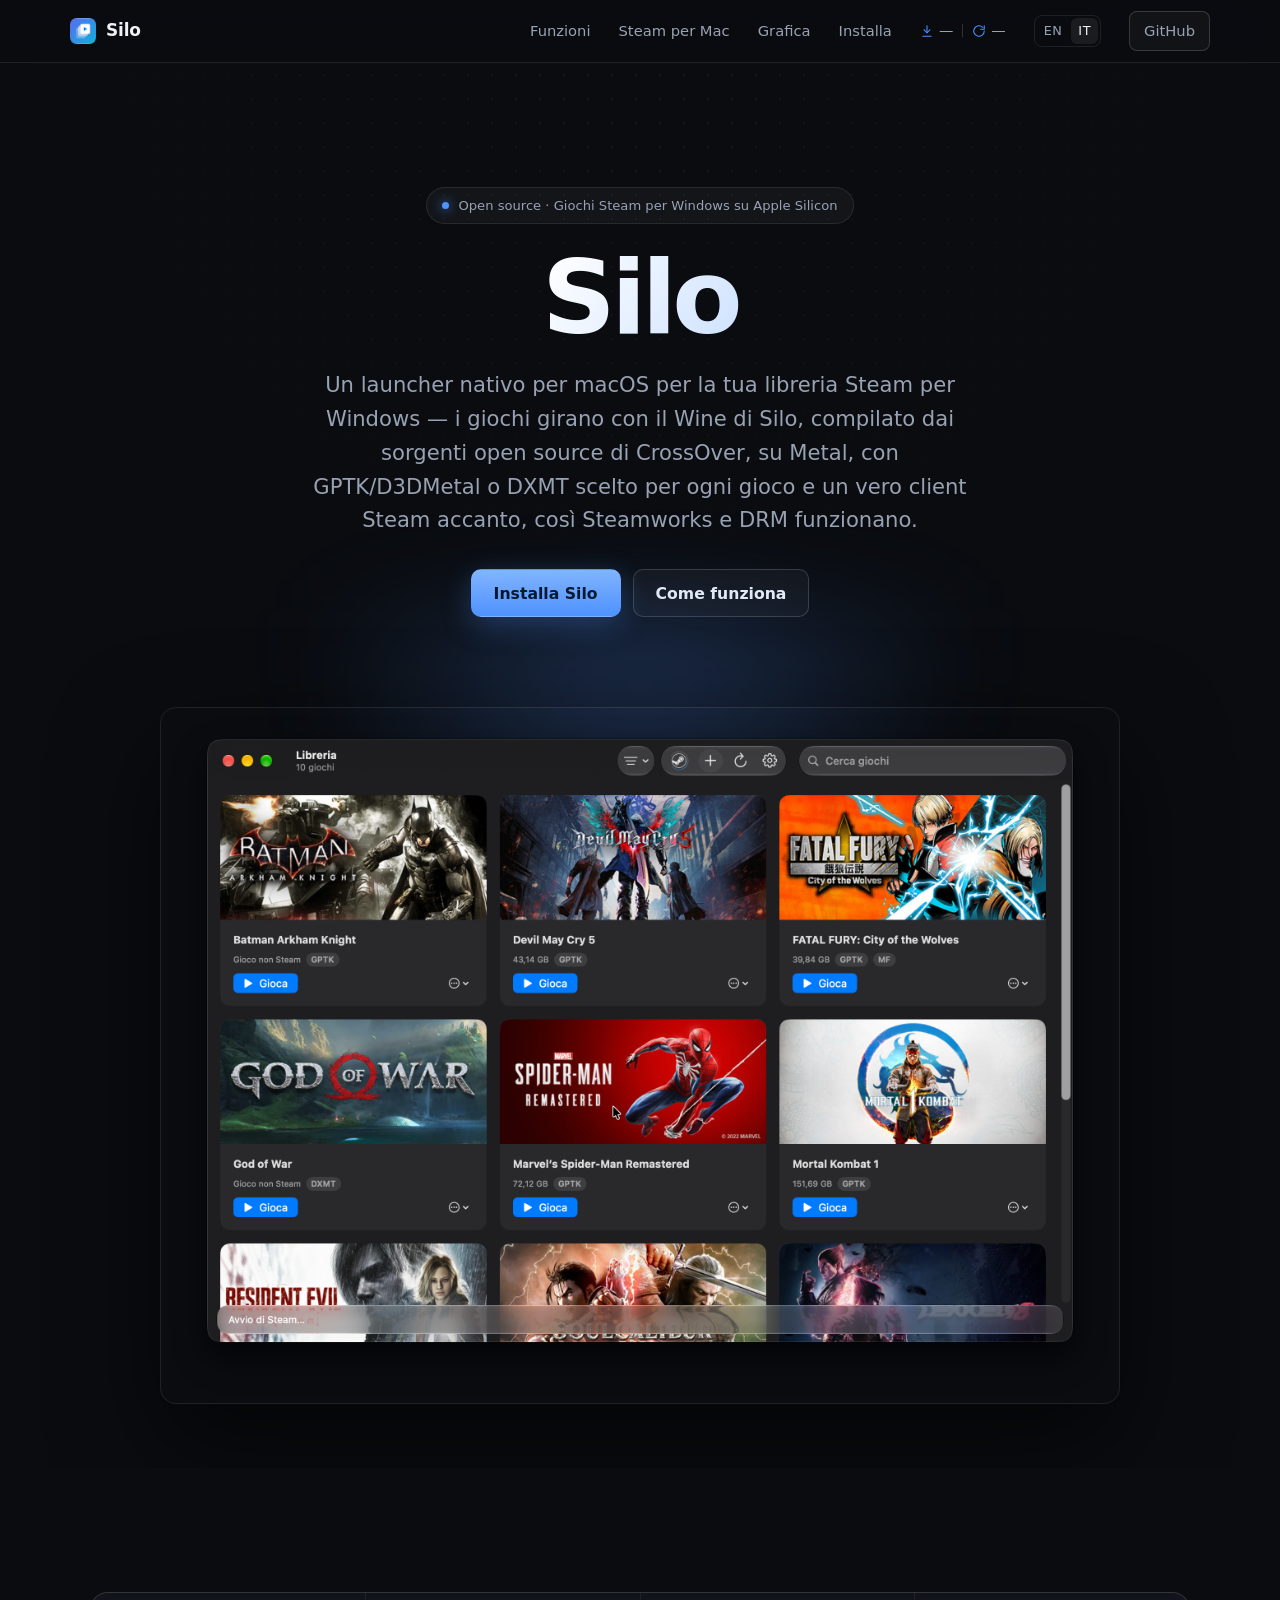
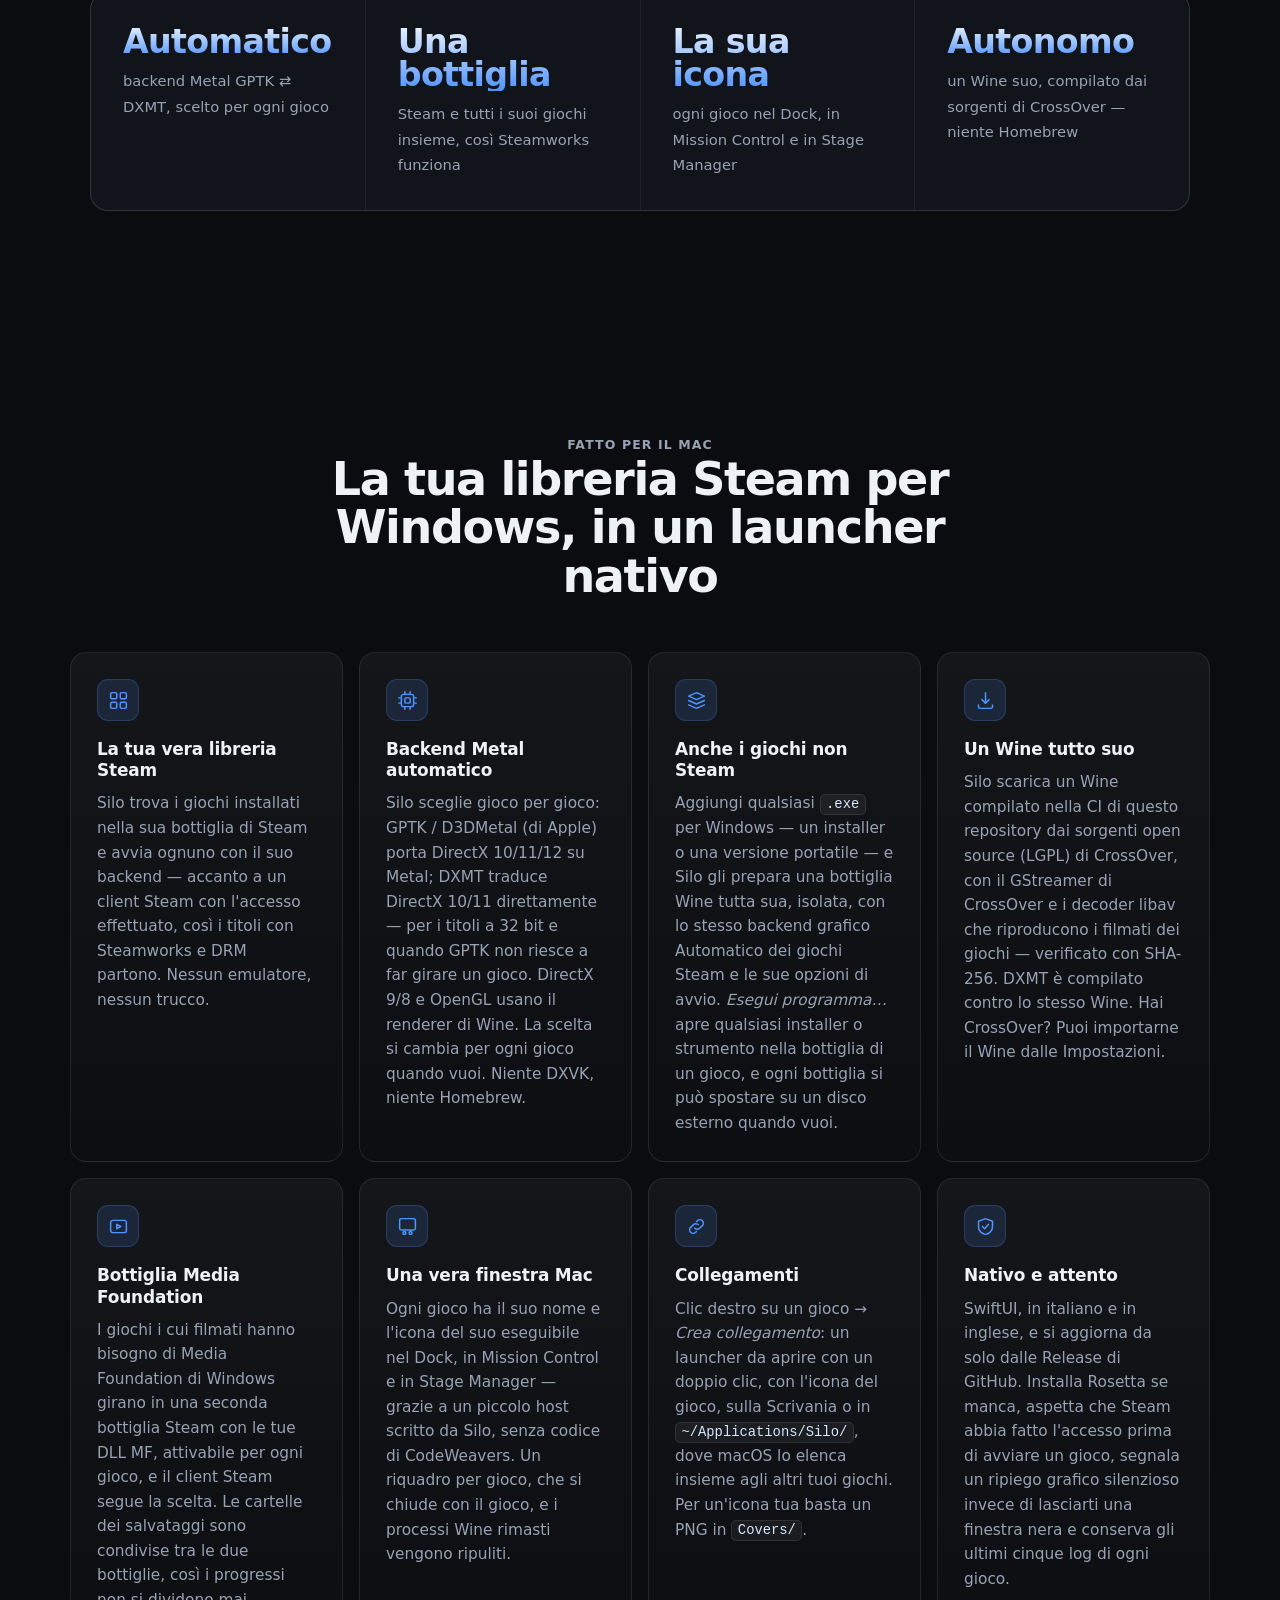
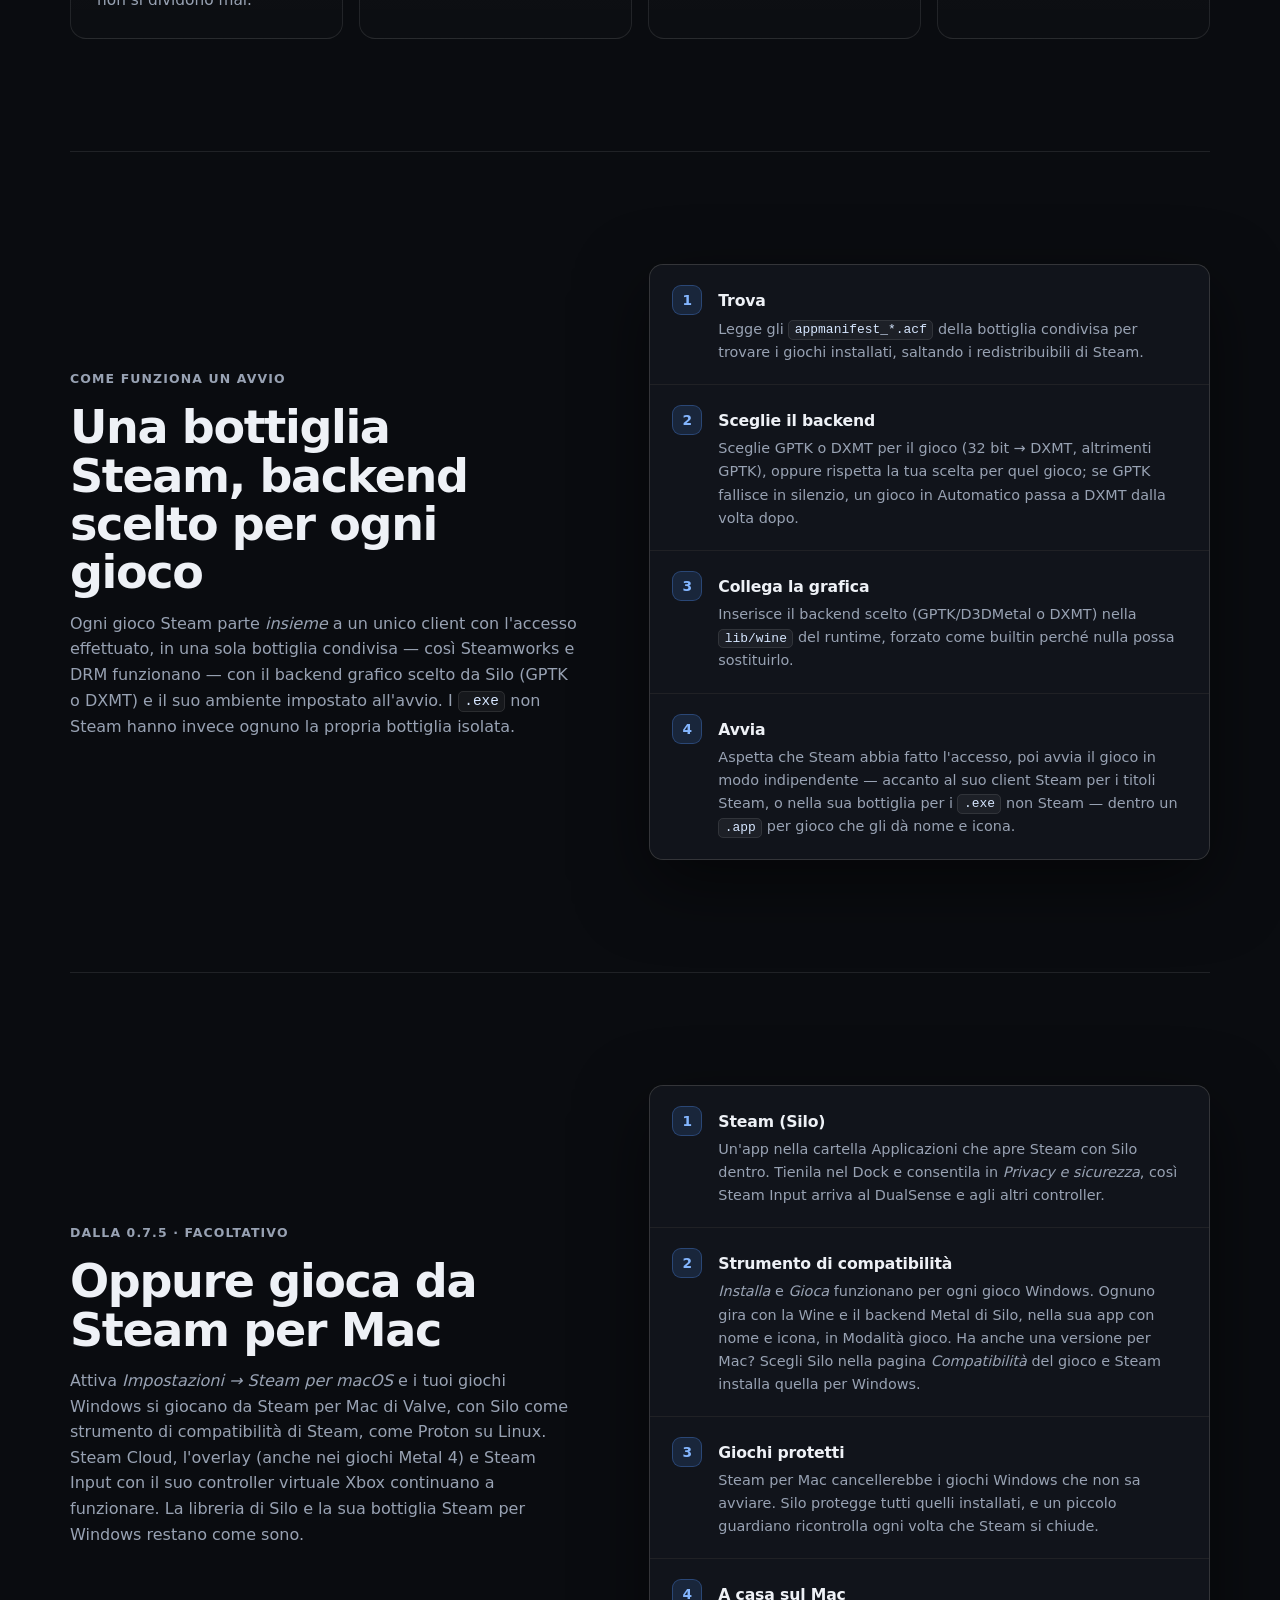
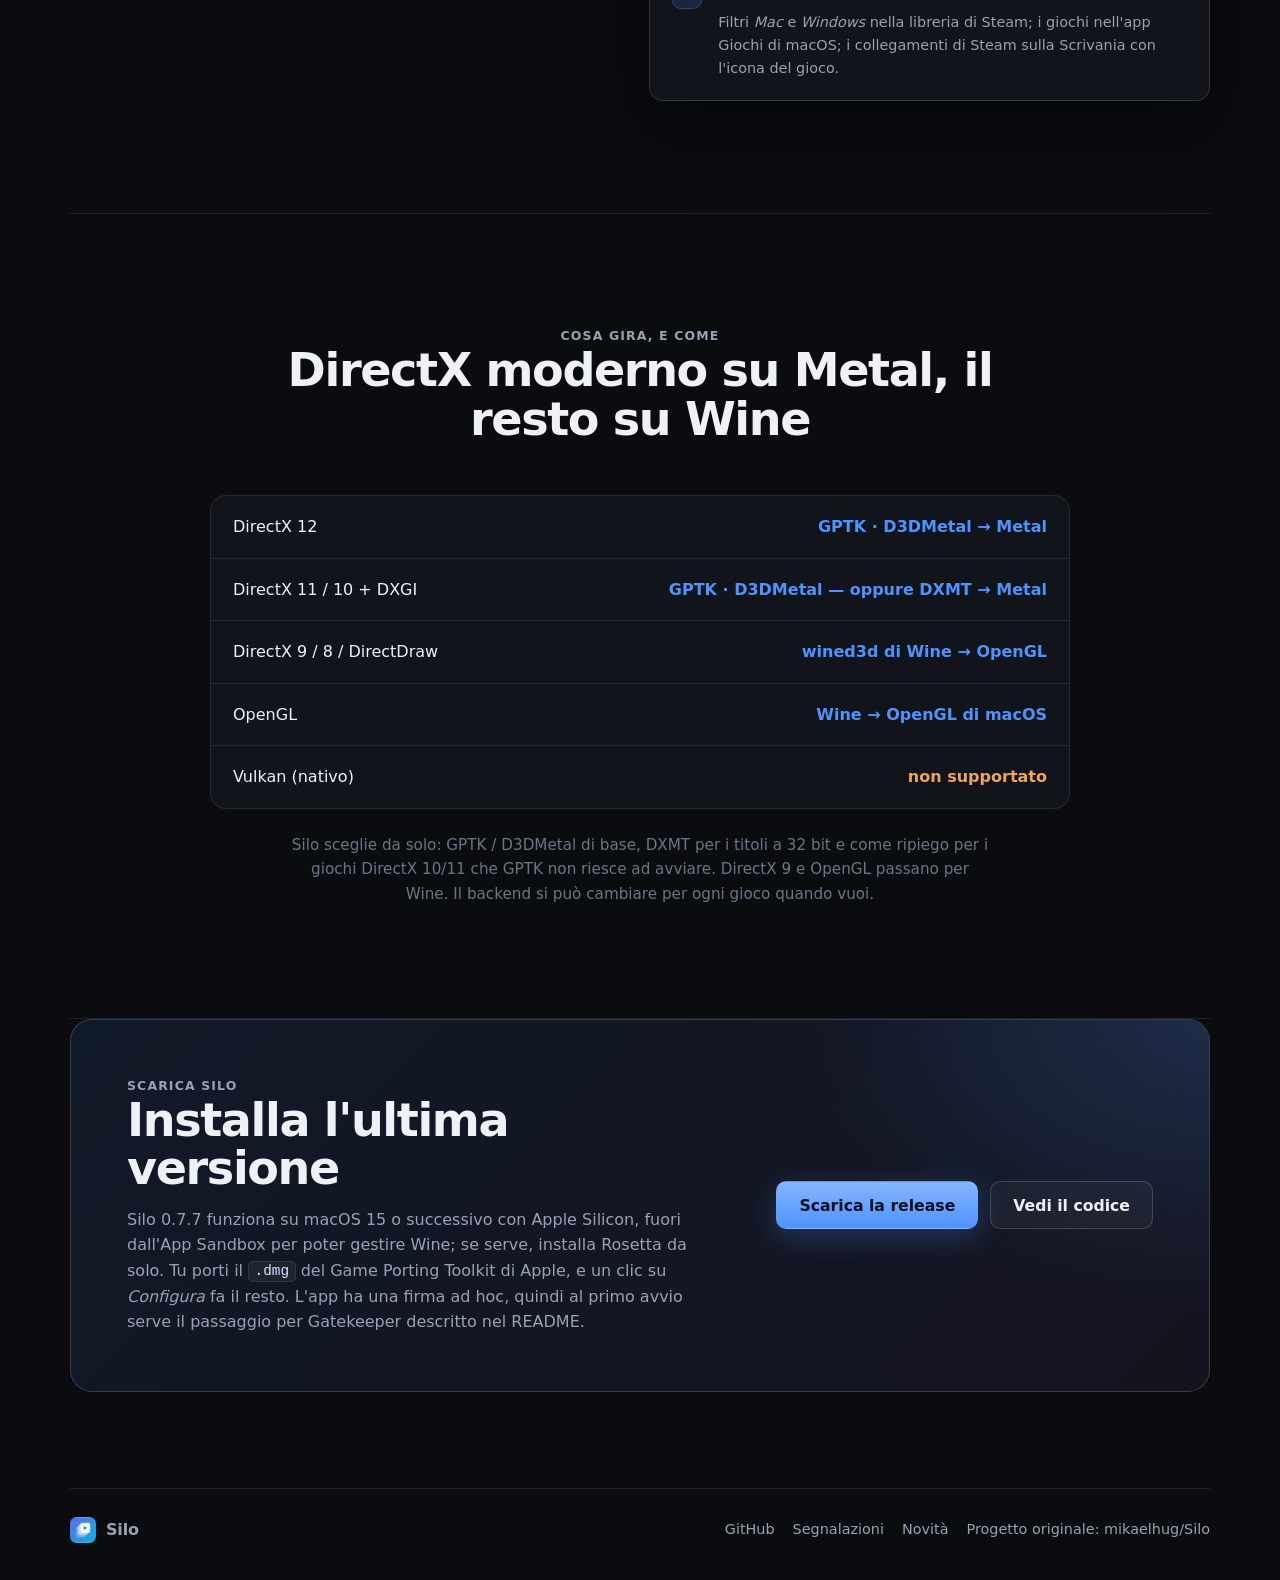
==== commit 18326854: "Silo 0.7.7 Impostazioni di Silo nella pagina Compatibilità di Steam per macOS, installazione senza r" ====
--- a/docs/it/index.html
+++ b/docs/it/index.html
@@ -41,7 +41,7 @@
         "operatingSystem": "macOS 15+ su Apple Silicon",
         "inLanguage": "it",
         "description": "Un launcher nativo e open source per macOS per i giochi Steam per Windows, con Wine compilato dai sorgenti open source di CrossOver e un backend grafico Metal scelto per ogni gioco — il Game Porting Toolkit di Apple (D3DMetal) o DXMT — insieme a un client Steam nella stessa bottiglia, così Steamworks e DRM funzionano.",
-        "softwareVersion": "0.7.6",
+        "softwareVersion": "0.7.7",
         "url": "https://dino0005.github.io/Silo/it/",
         "downloadUrl": "https://github.com/Dino0005/Silo/releases",
         "codeRepository": "https://github.com/Dino0005/Silo",
@@ -406,7 +406,7 @@
           <p class="eyebrow">Scarica Silo</p>
           <h2>Installa l'ultima versione</h2>
           <p>
-            Silo 0.7.6 funziona su macOS 15 o successivo con Apple Silicon, fuori
+            Silo 0.7.7 funziona su macOS 15 o successivo con Apple Silicon, fuori
             dall'App Sandbox per poter gestire Wine; se serve, installa Rosetta da
             solo. Tu porti il <code>.dmg</code> del Game Porting Toolkit di Apple, e
             un clic su <em>Configura</em> fa il resto. L'app ha una firma ad hoc,
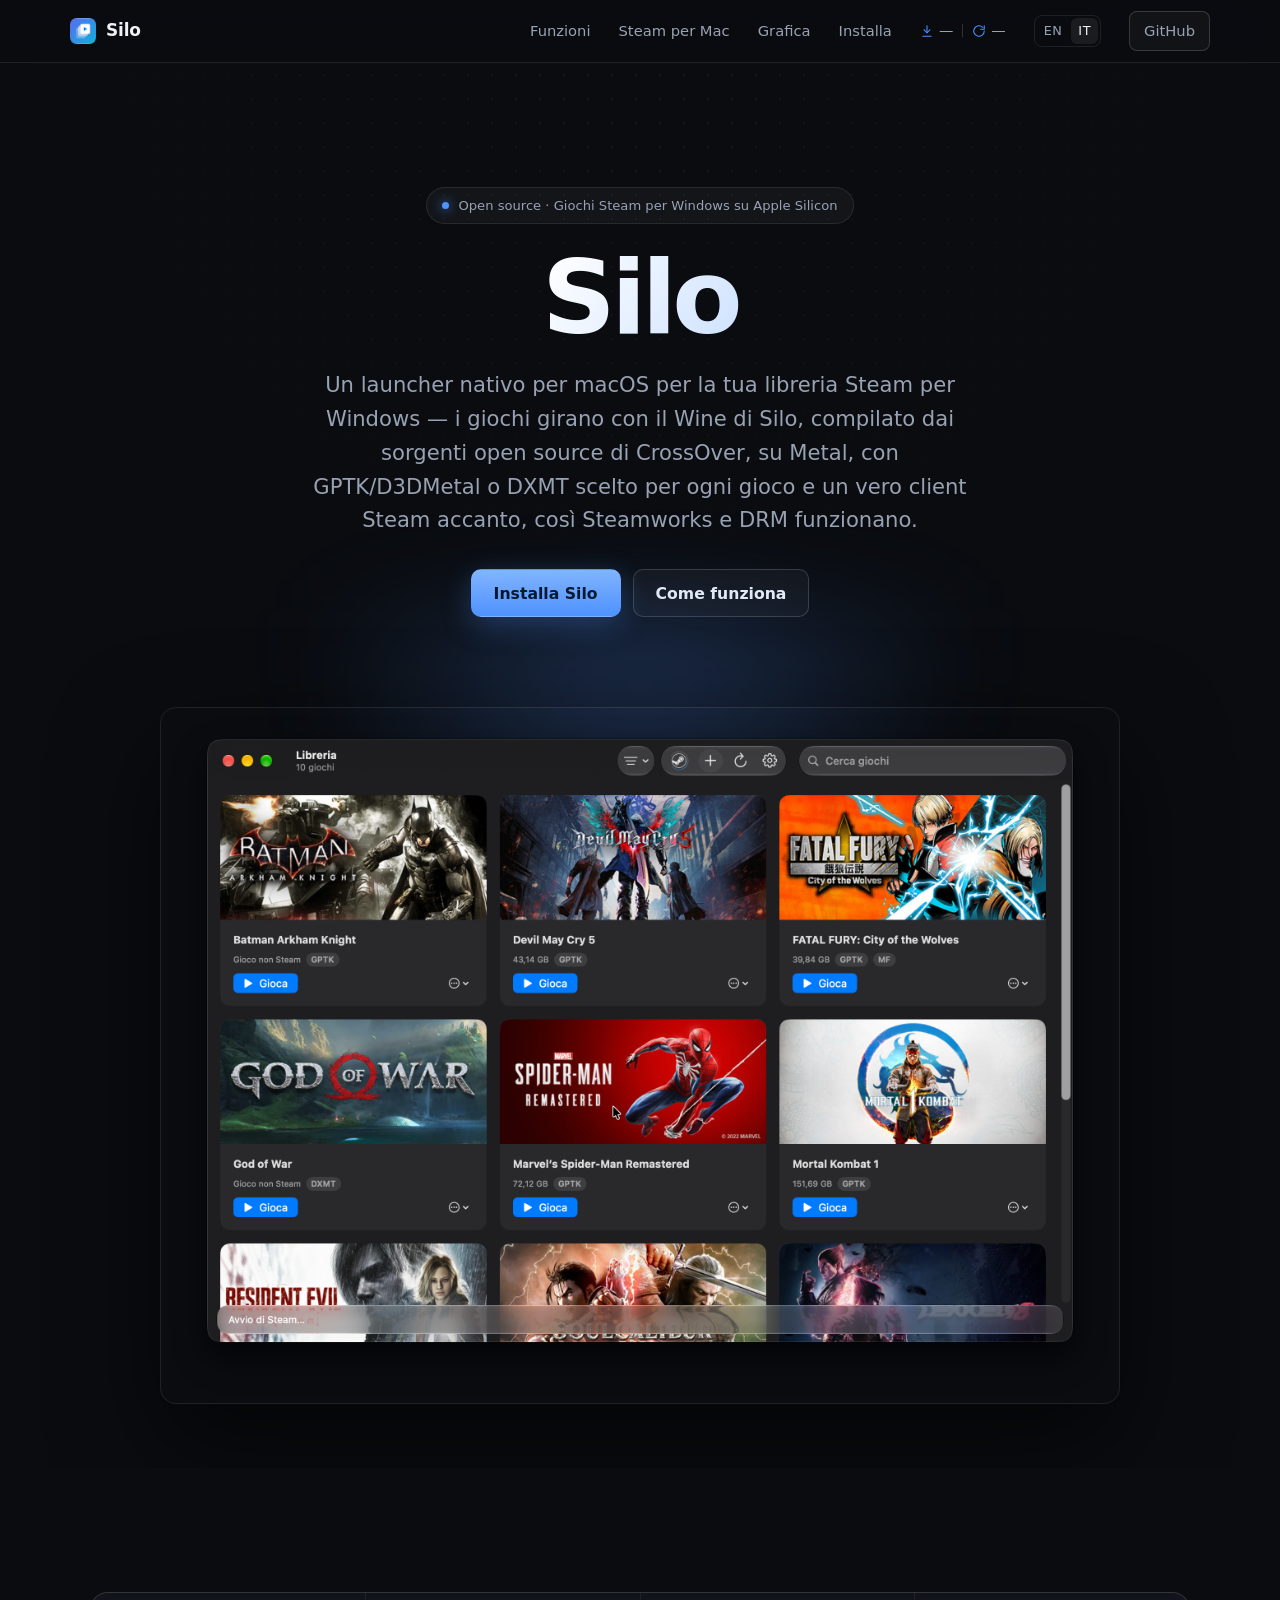
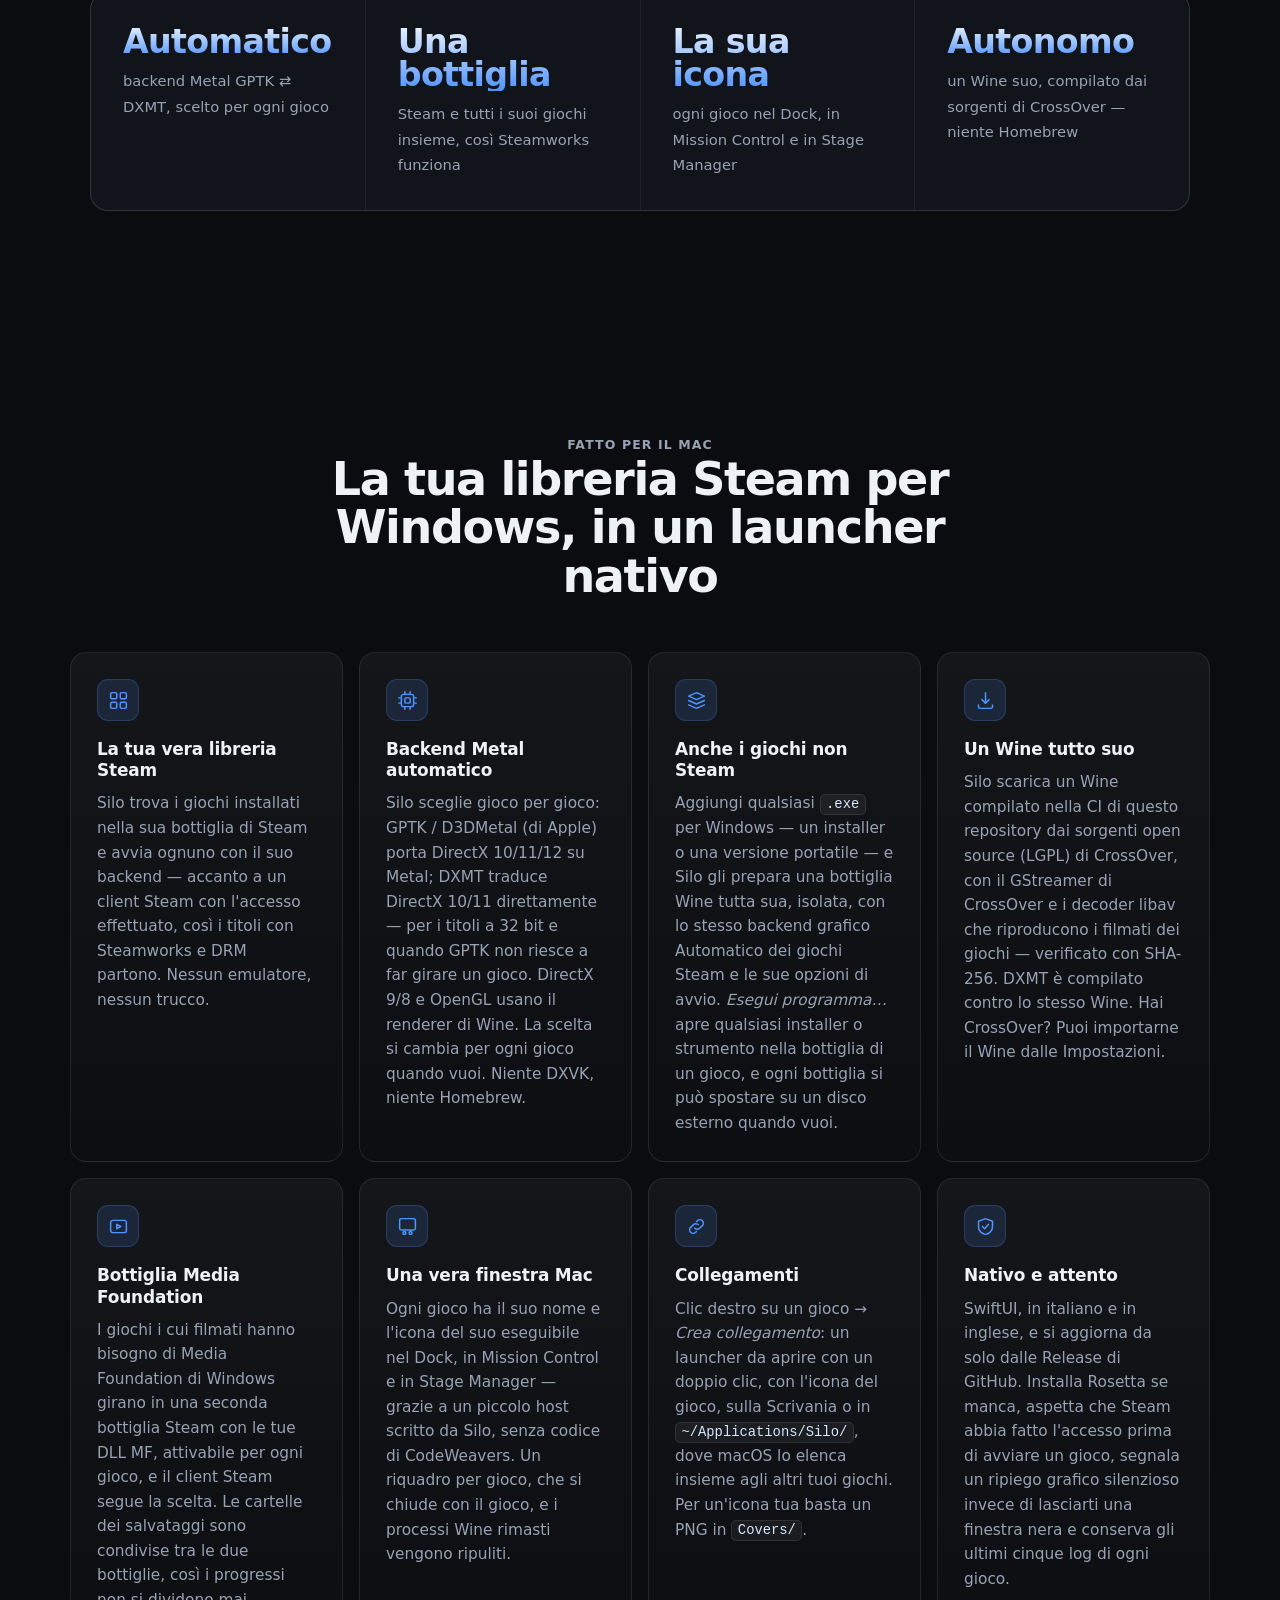
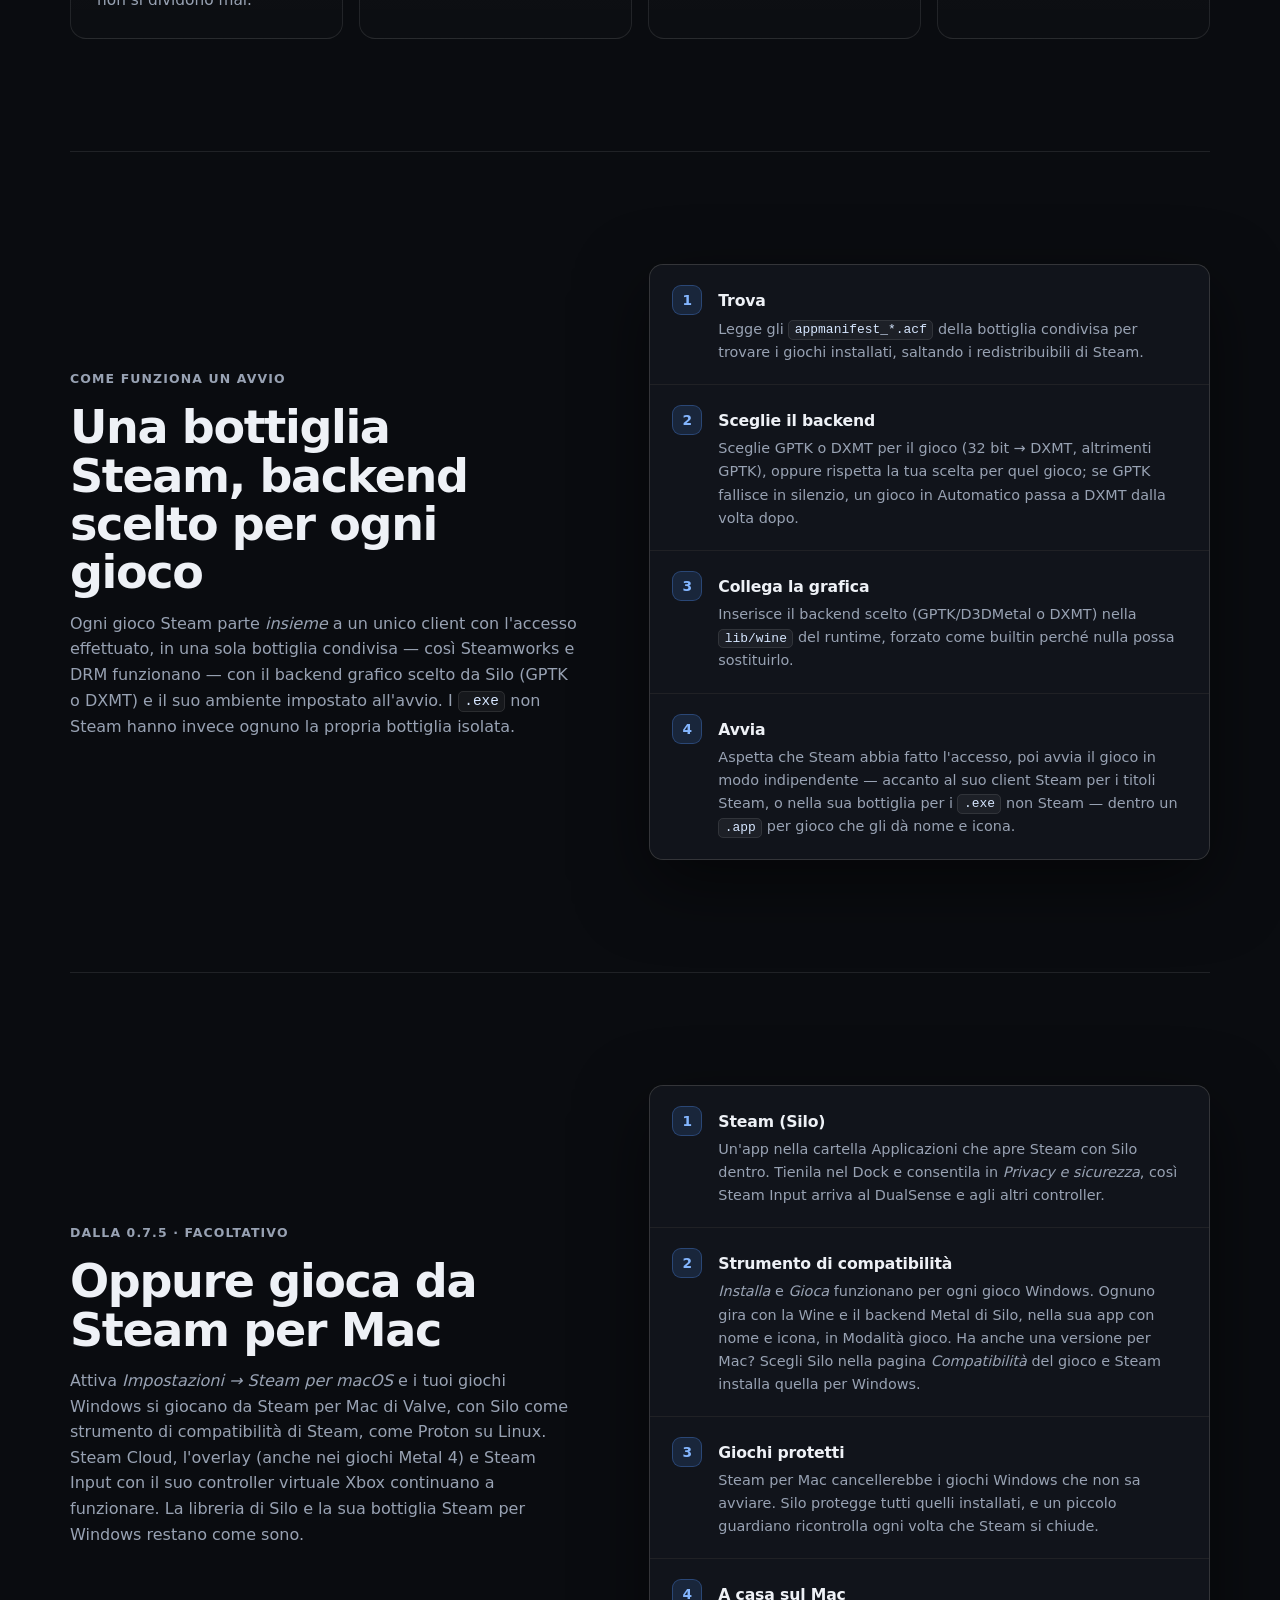
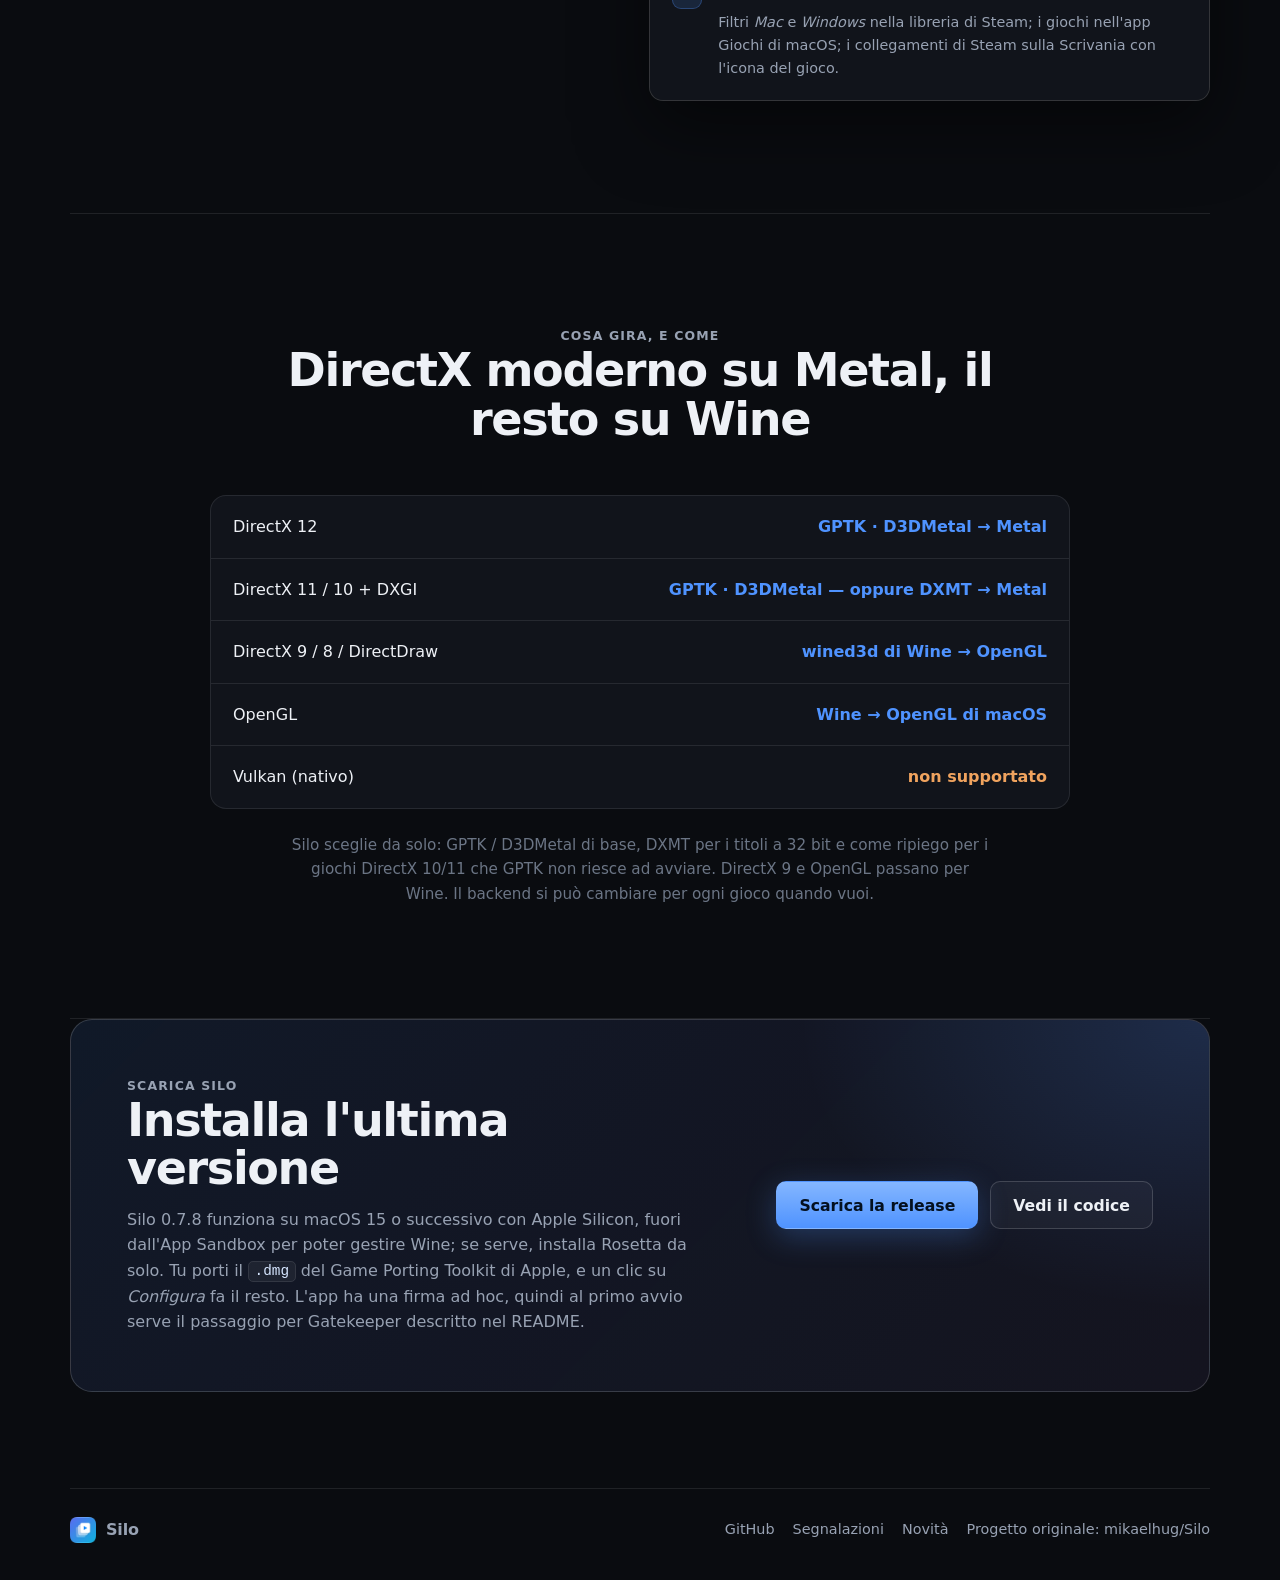
==== commit e7fa6171: "Silo 0.7.8 Correzione Spider-Man 2 (niente più T-pose), Correzione Uncharted (niente crash all'uscit" ====
--- a/docs/it/index.html
+++ b/docs/it/index.html
@@ -41,7 +41,7 @@
         "operatingSystem": "macOS 15+ su Apple Silicon",
         "inLanguage": "it",
         "description": "Un launcher nativo e open source per macOS per i giochi Steam per Windows, con Wine compilato dai sorgenti open source di CrossOver e un backend grafico Metal scelto per ogni gioco — il Game Porting Toolkit di Apple (D3DMetal) o DXMT — insieme a un client Steam nella stessa bottiglia, così Steamworks e DRM funzionano.",
-        "softwareVersion": "0.7.7",
+        "softwareVersion": "0.7.8",
         "url": "https://dino0005.github.io/Silo/it/",
         "downloadUrl": "https://github.com/Dino0005/Silo/releases",
         "codeRepository": "https://github.com/Dino0005/Silo",
@@ -406,7 +406,7 @@
           <p class="eyebrow">Scarica Silo</p>
           <h2>Installa l'ultima versione</h2>
           <p>
-            Silo 0.7.7 funziona su macOS 15 o successivo con Apple Silicon, fuori
+            Silo 0.7.8 funziona su macOS 15 o successivo con Apple Silicon, fuori
             dall'App Sandbox per poter gestire Wine; se serve, installa Rosetta da
             solo. Tu porti il <code>.dmg</code> del Game Porting Toolkit di Apple, e
             un clic su <em>Configura</em> fa il resto. L'app ha una firma ad hoc,
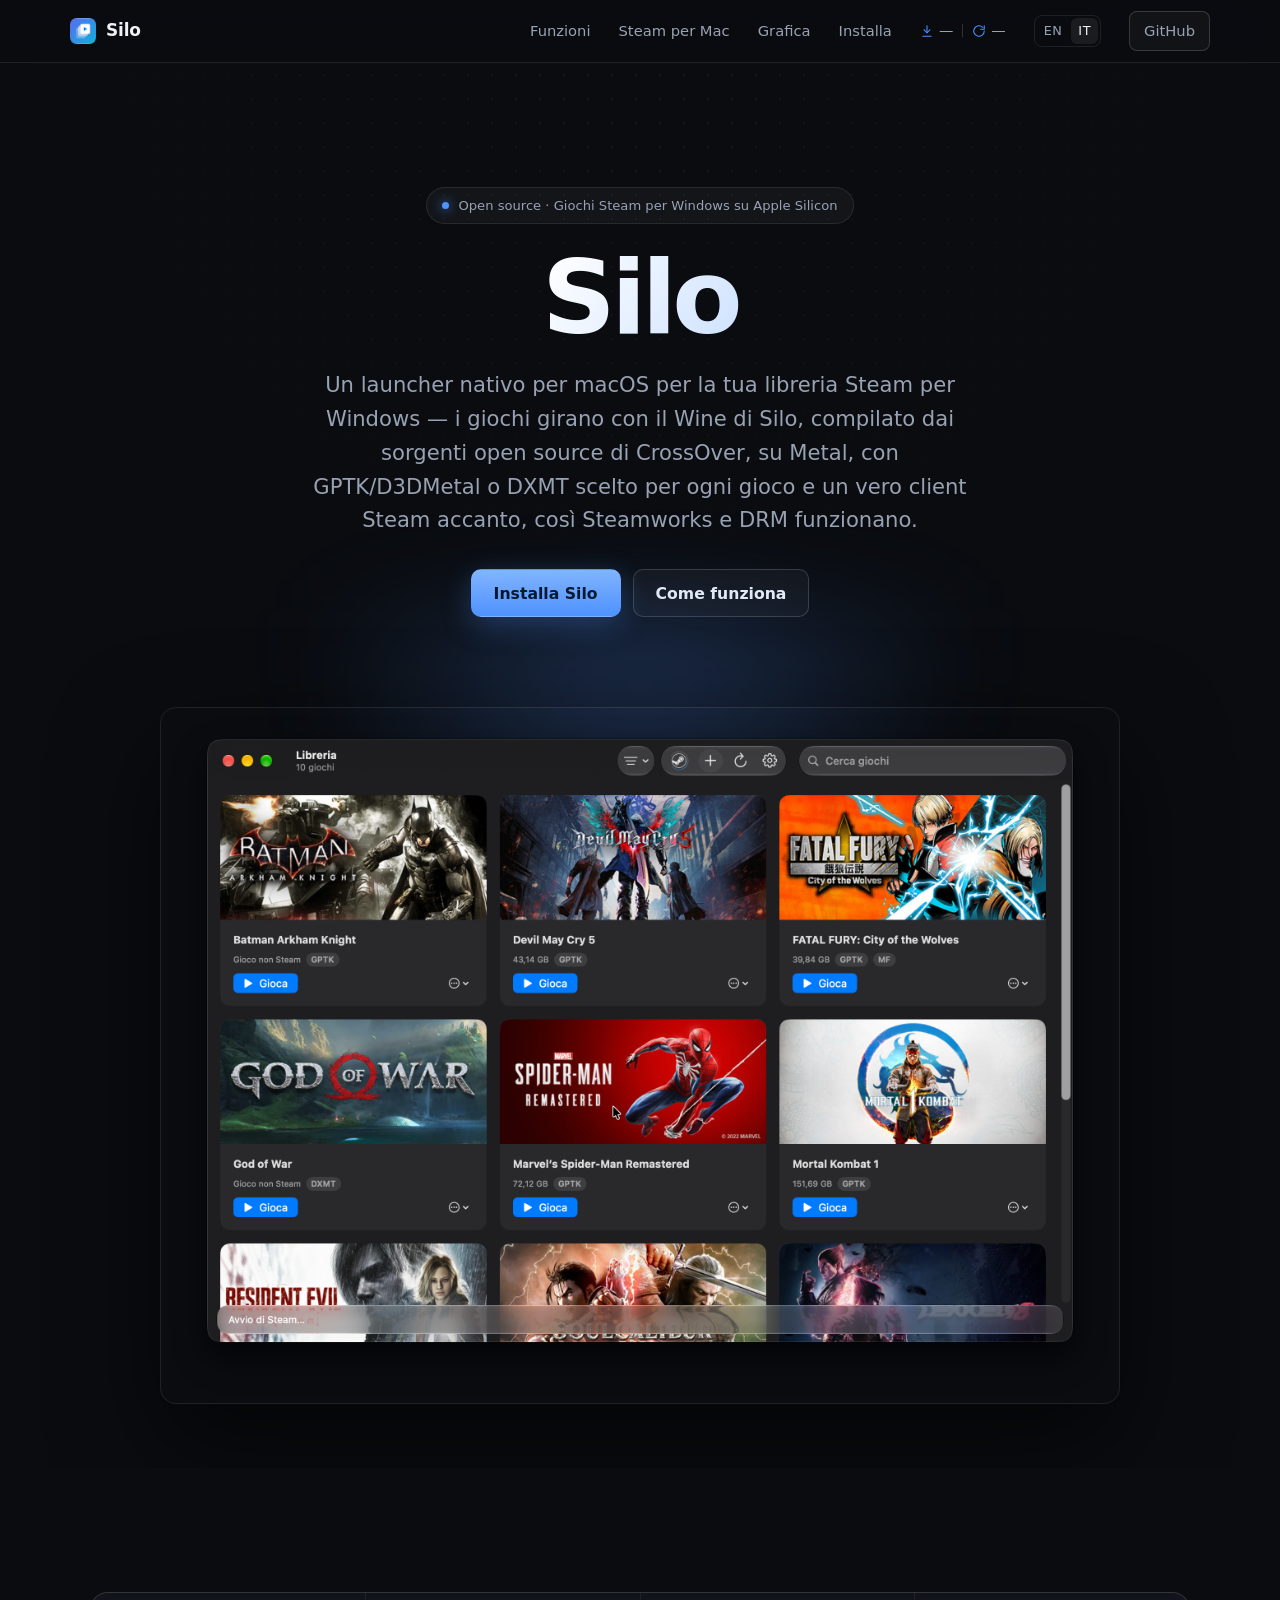
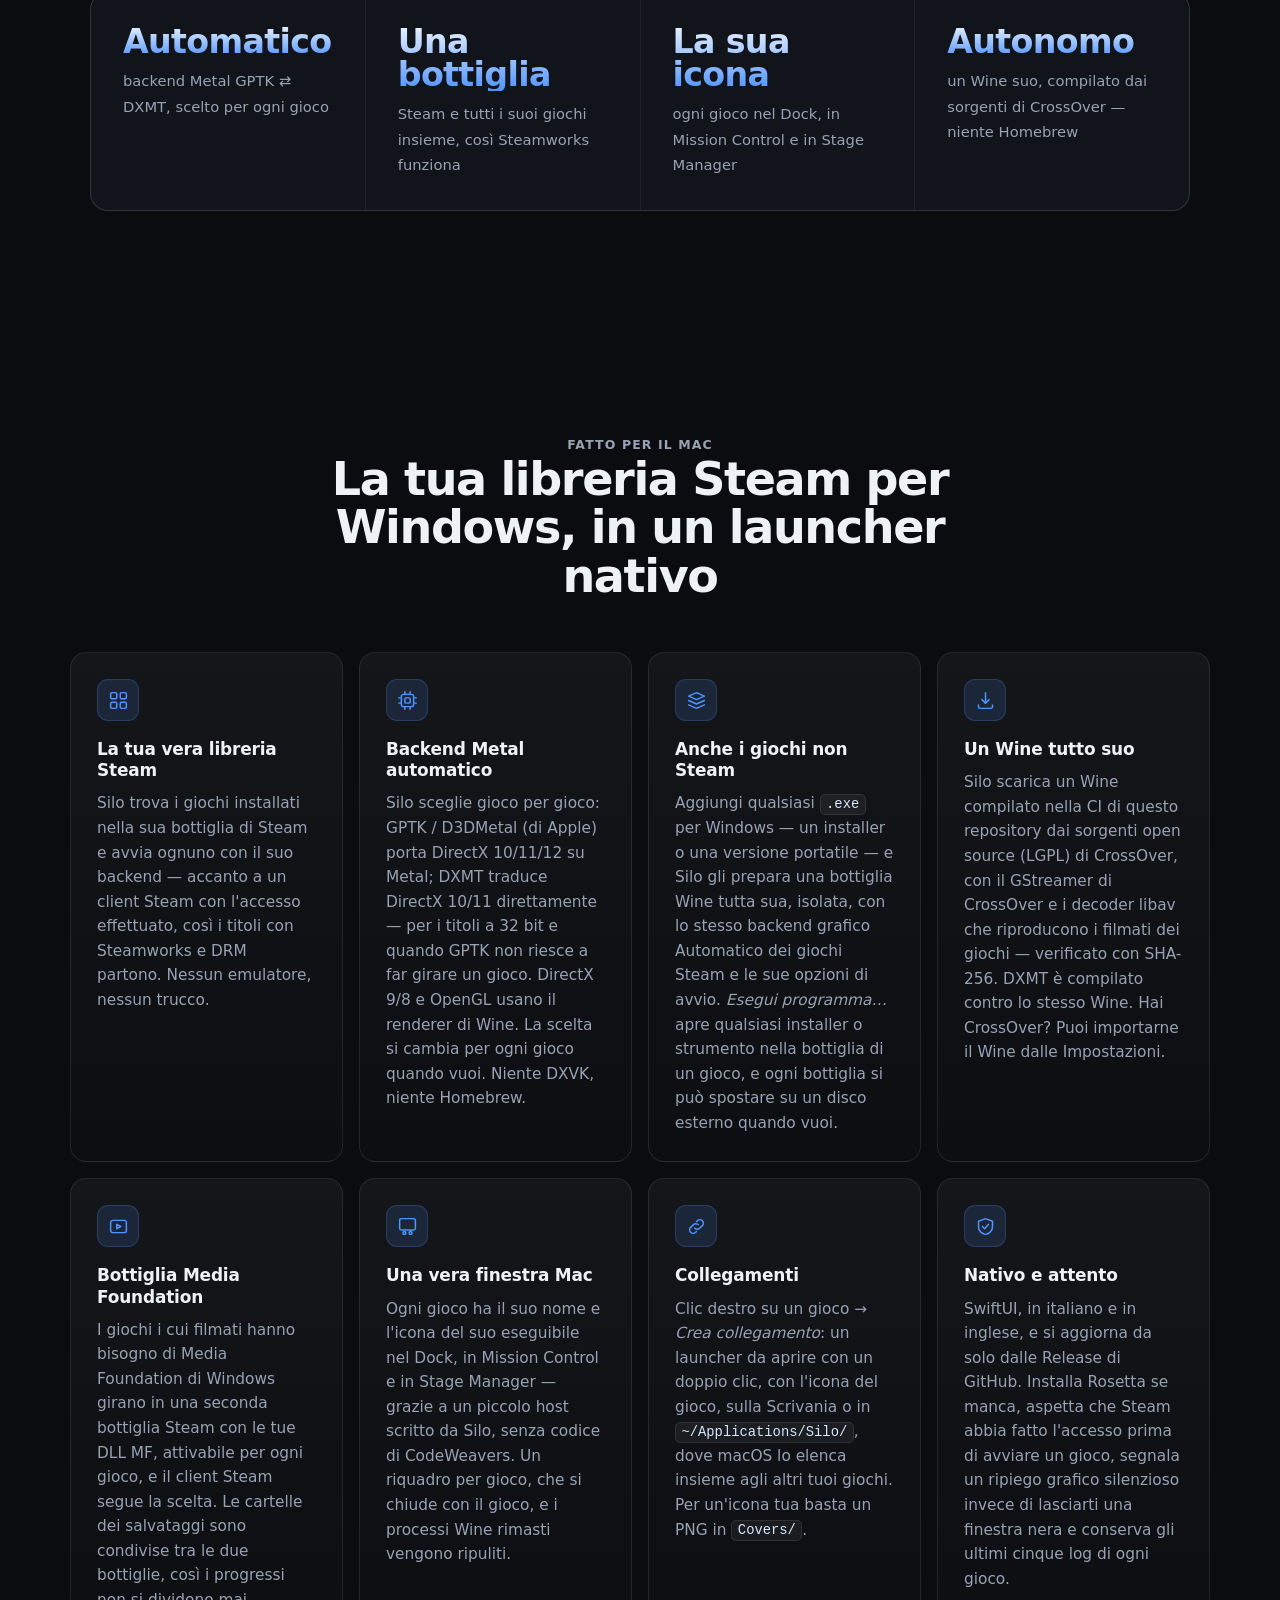
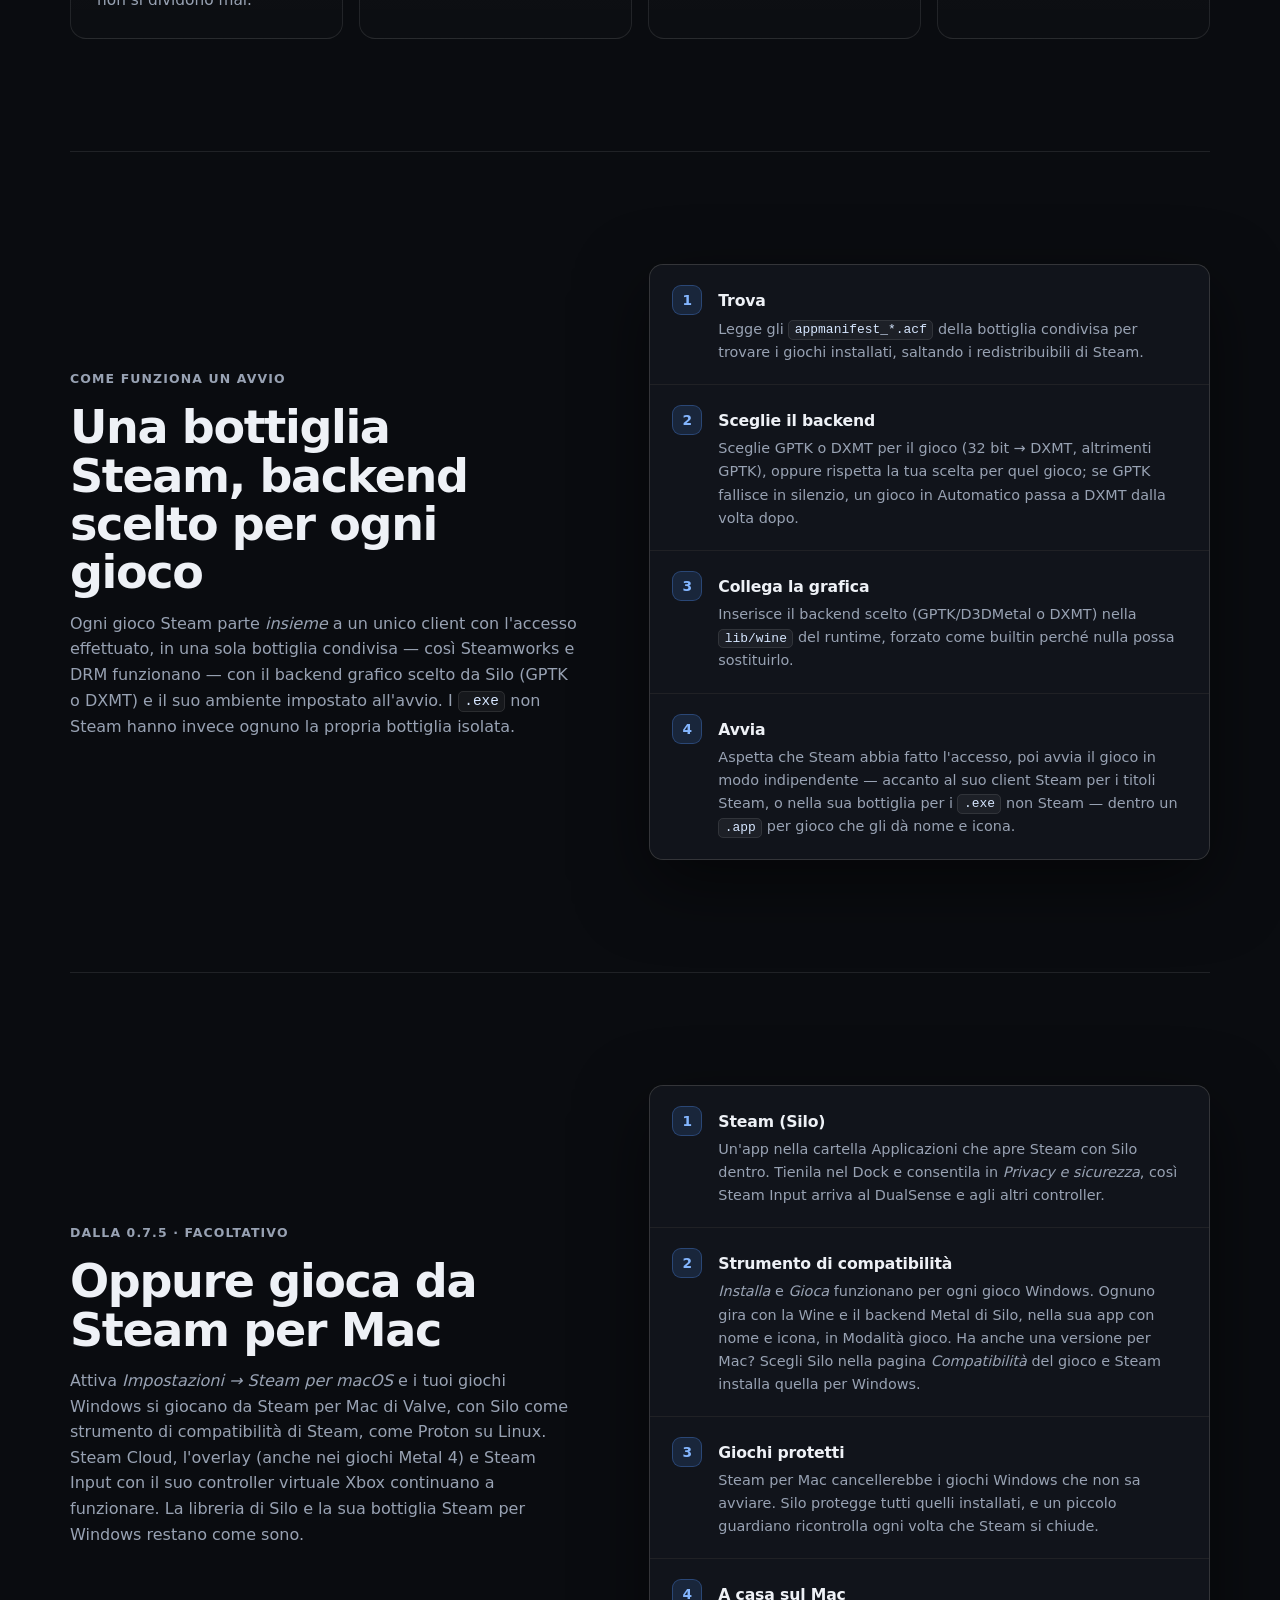
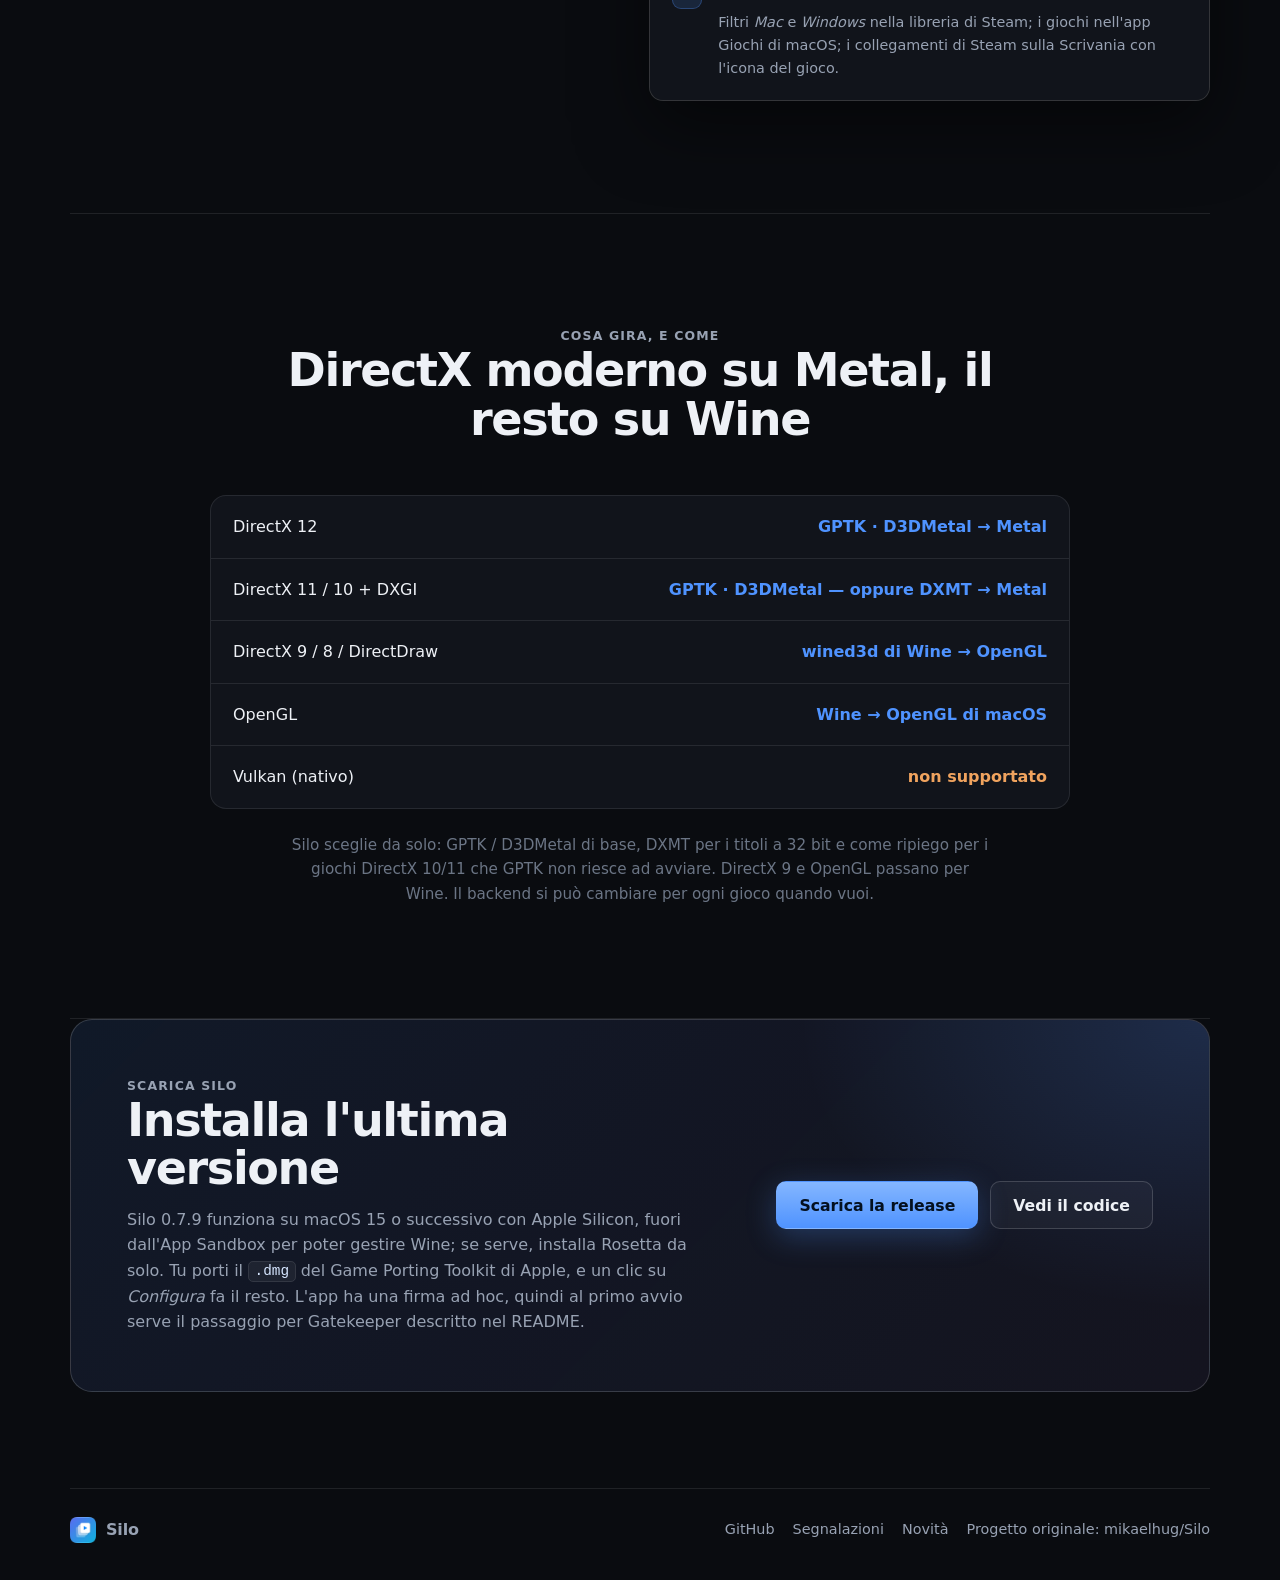
==== commit 5b1ed563: "Silo 0.7.9 Gestisci cache (Impostazioni → Generale) e sezione Cache shader nelle impostazioni del gi" ====
--- a/docs/it/index.html
+++ b/docs/it/index.html
@@ -41,7 +41,7 @@
         "operatingSystem": "macOS 15+ su Apple Silicon",
         "inLanguage": "it",
         "description": "Un launcher nativo e open source per macOS per i giochi Steam per Windows, con Wine compilato dai sorgenti open source di CrossOver e un backend grafico Metal scelto per ogni gioco — il Game Porting Toolkit di Apple (D3DMetal) o DXMT — insieme a un client Steam nella stessa bottiglia, così Steamworks e DRM funzionano.",
-        "softwareVersion": "0.7.8",
+        "softwareVersion": "0.7.9",
         "url": "https://dino0005.github.io/Silo/it/",
         "downloadUrl": "https://github.com/Dino0005/Silo/releases",
         "codeRepository": "https://github.com/Dino0005/Silo",
@@ -406,7 +406,7 @@
           <p class="eyebrow">Scarica Silo</p>
           <h2>Installa l'ultima versione</h2>
           <p>
-            Silo 0.7.8 funziona su macOS 15 o successivo con Apple Silicon, fuori
+            Silo 0.7.9 funziona su macOS 15 o successivo con Apple Silicon, fuori
             dall'App Sandbox per poter gestire Wine; se serve, installa Rosetta da
             solo. Tu porti il <code>.dmg</code> del Game Porting Toolkit di Apple, e
             un clic su <em>Configura</em> fa il resto. L'app ha una firma ad hoc,
